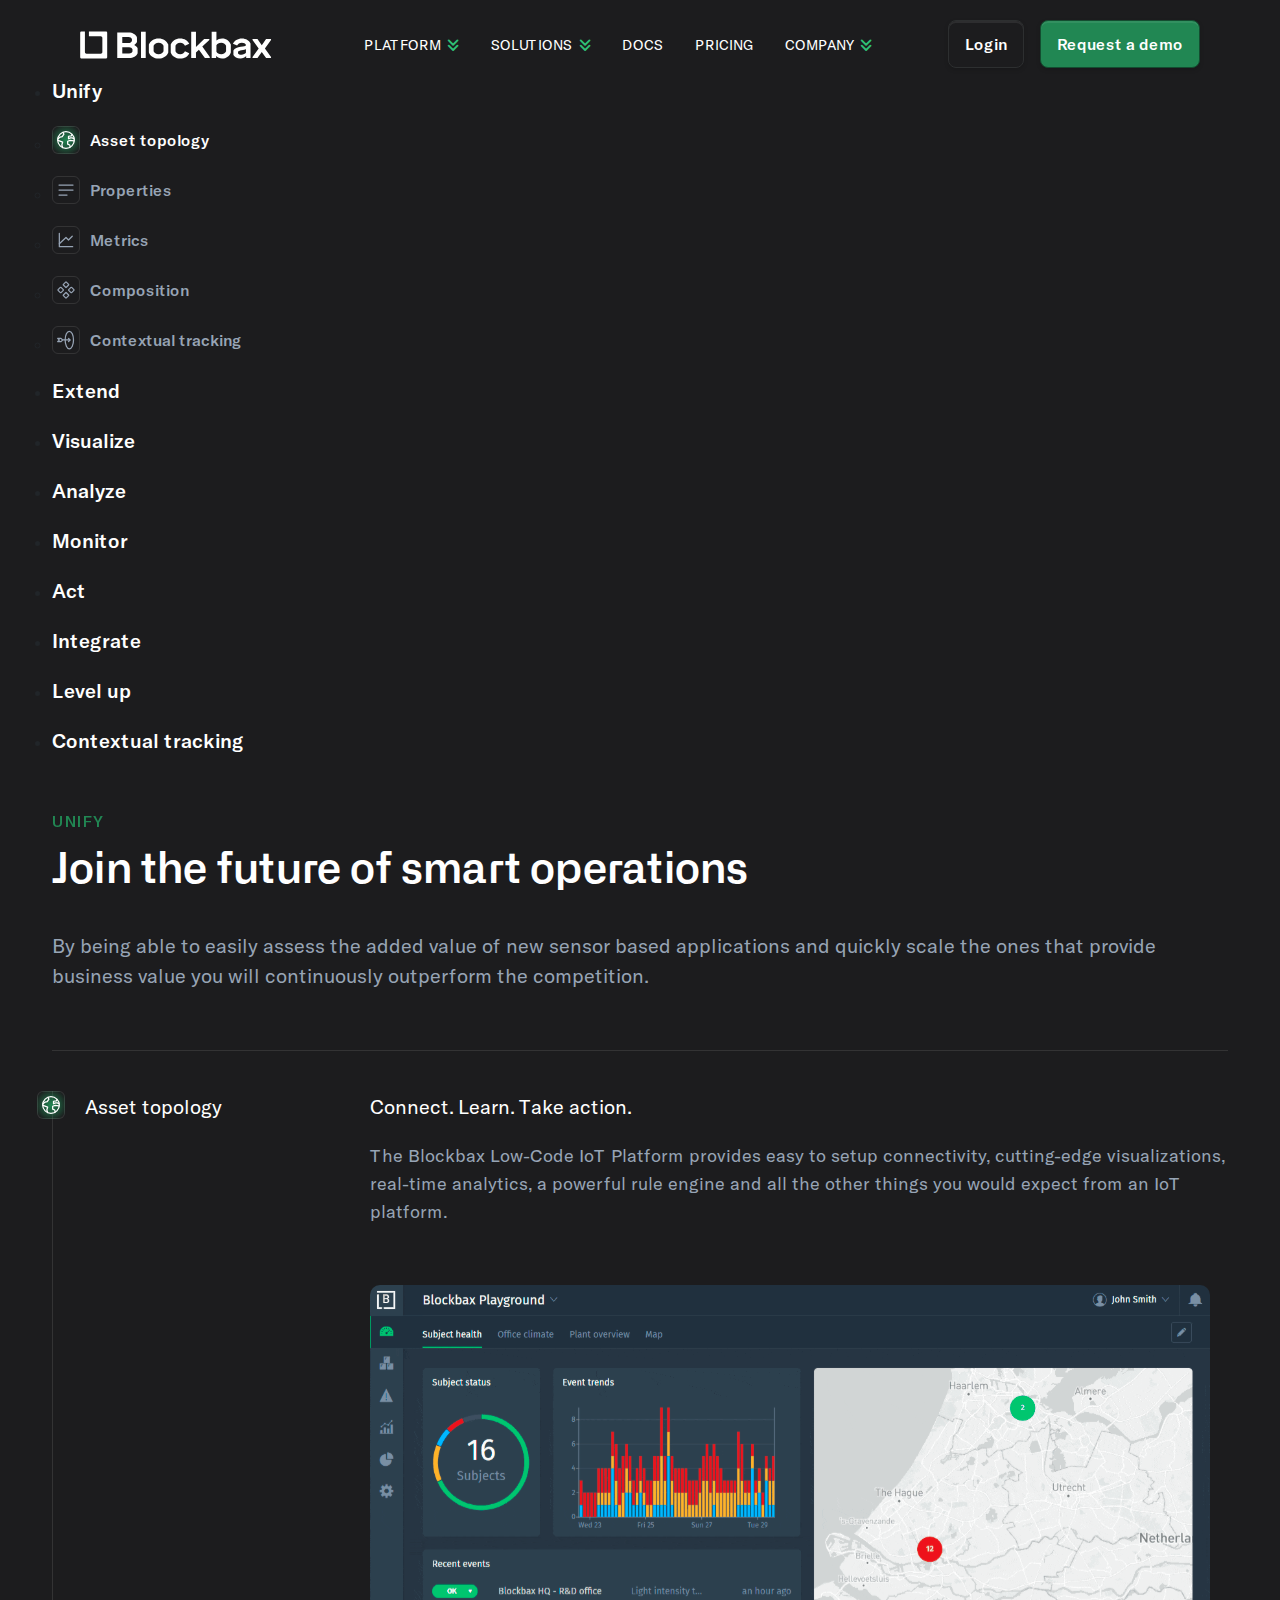
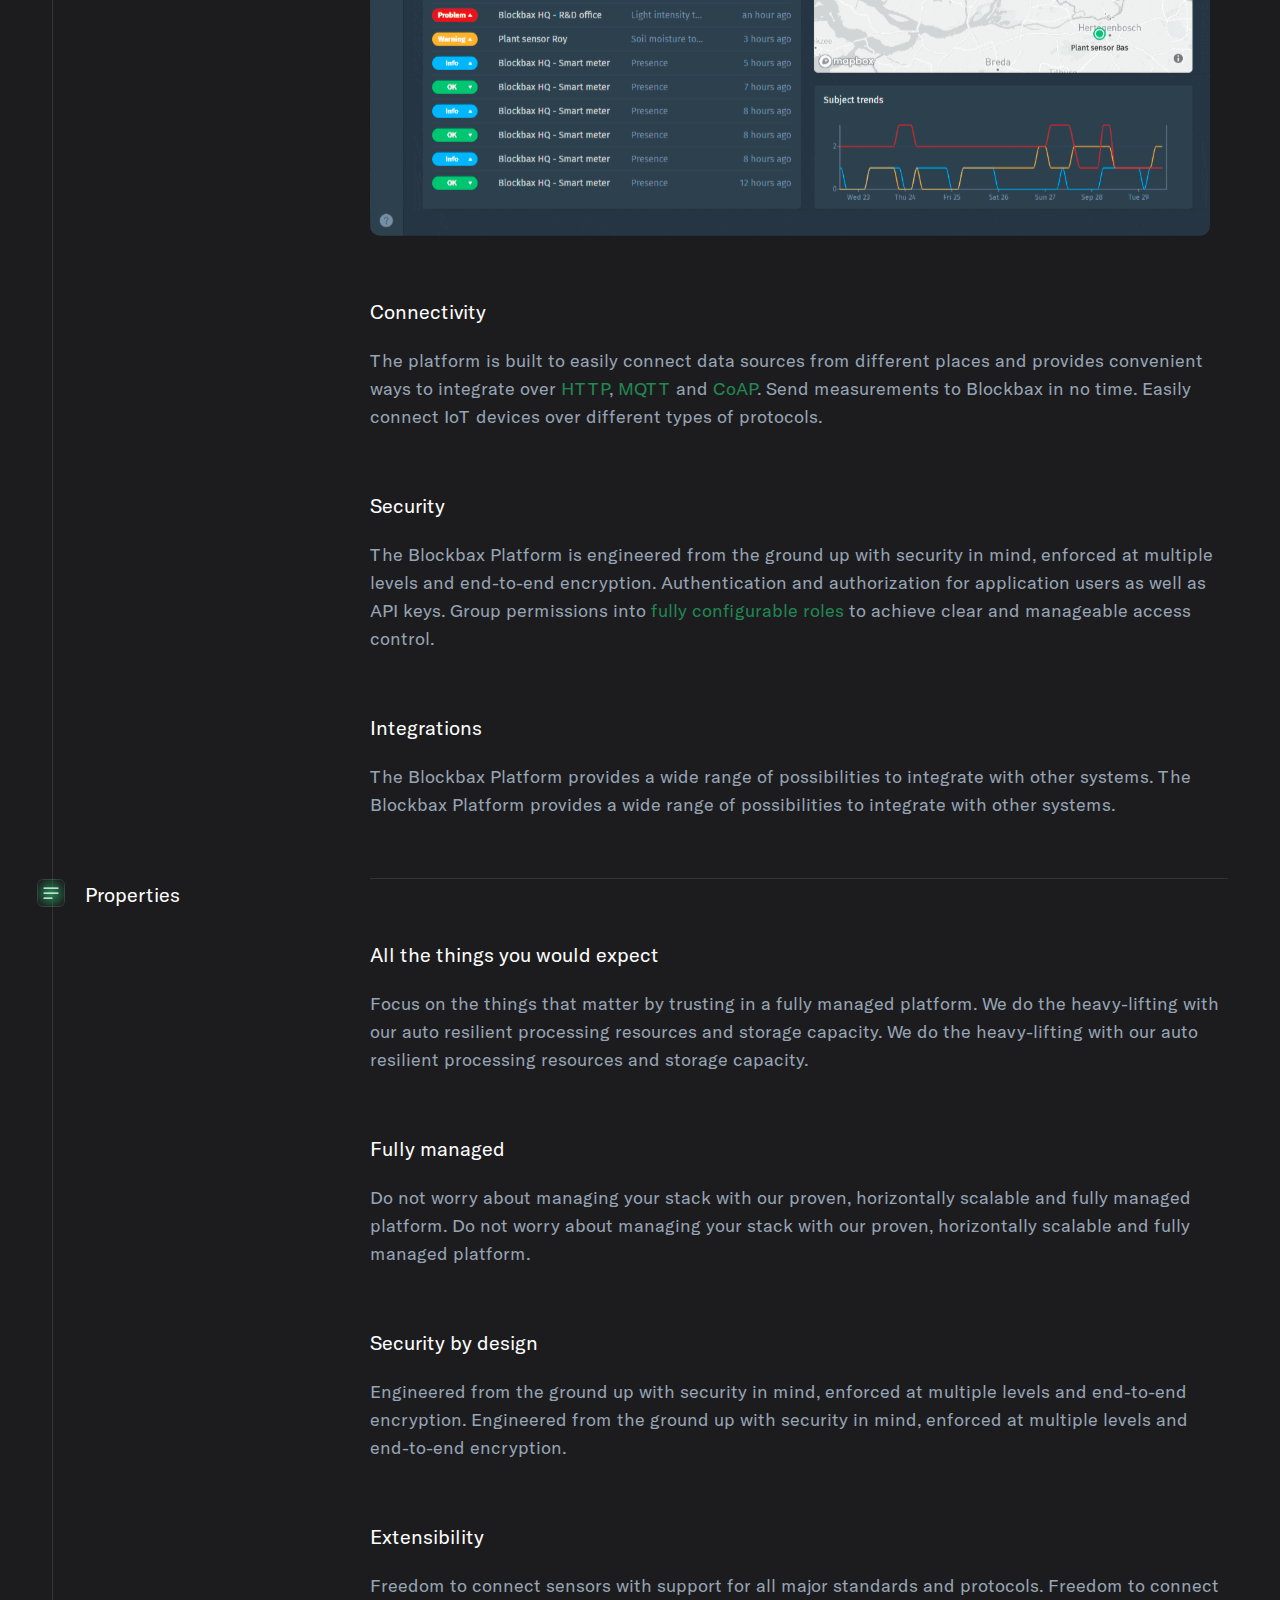
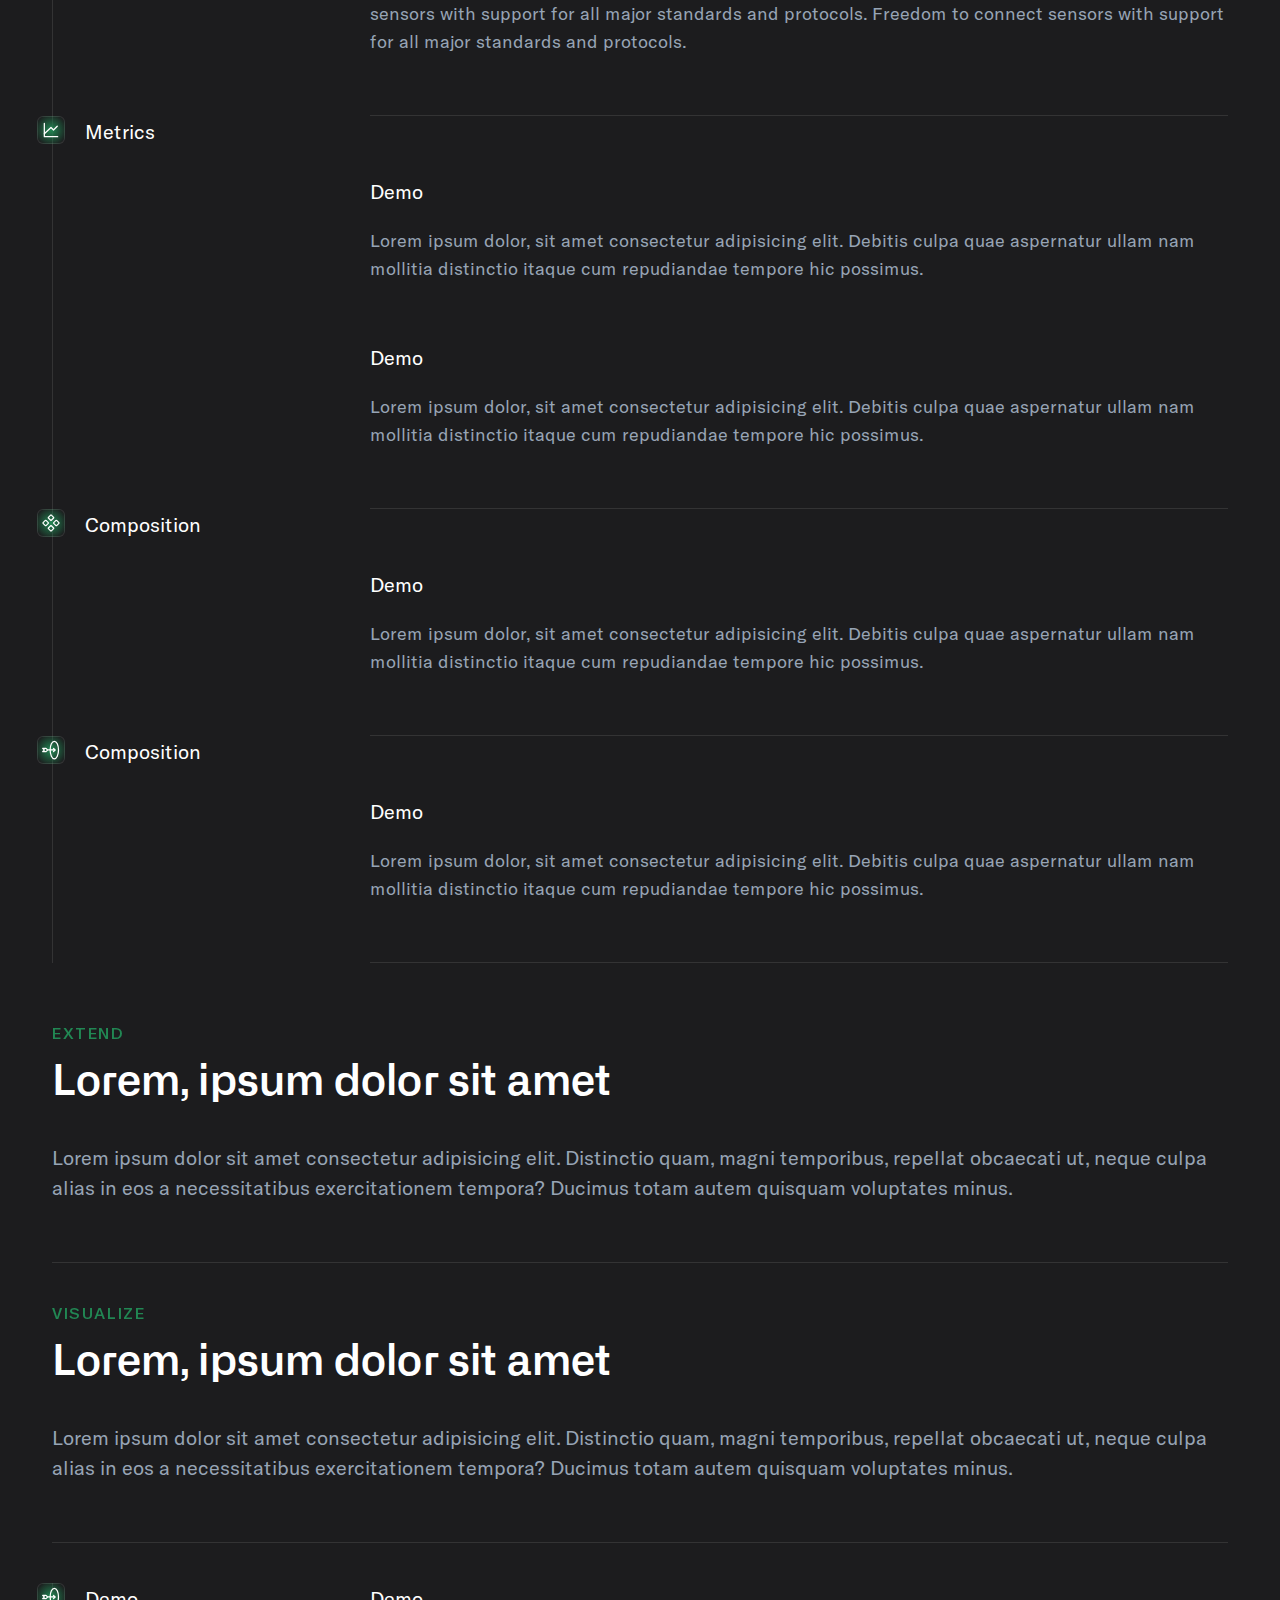
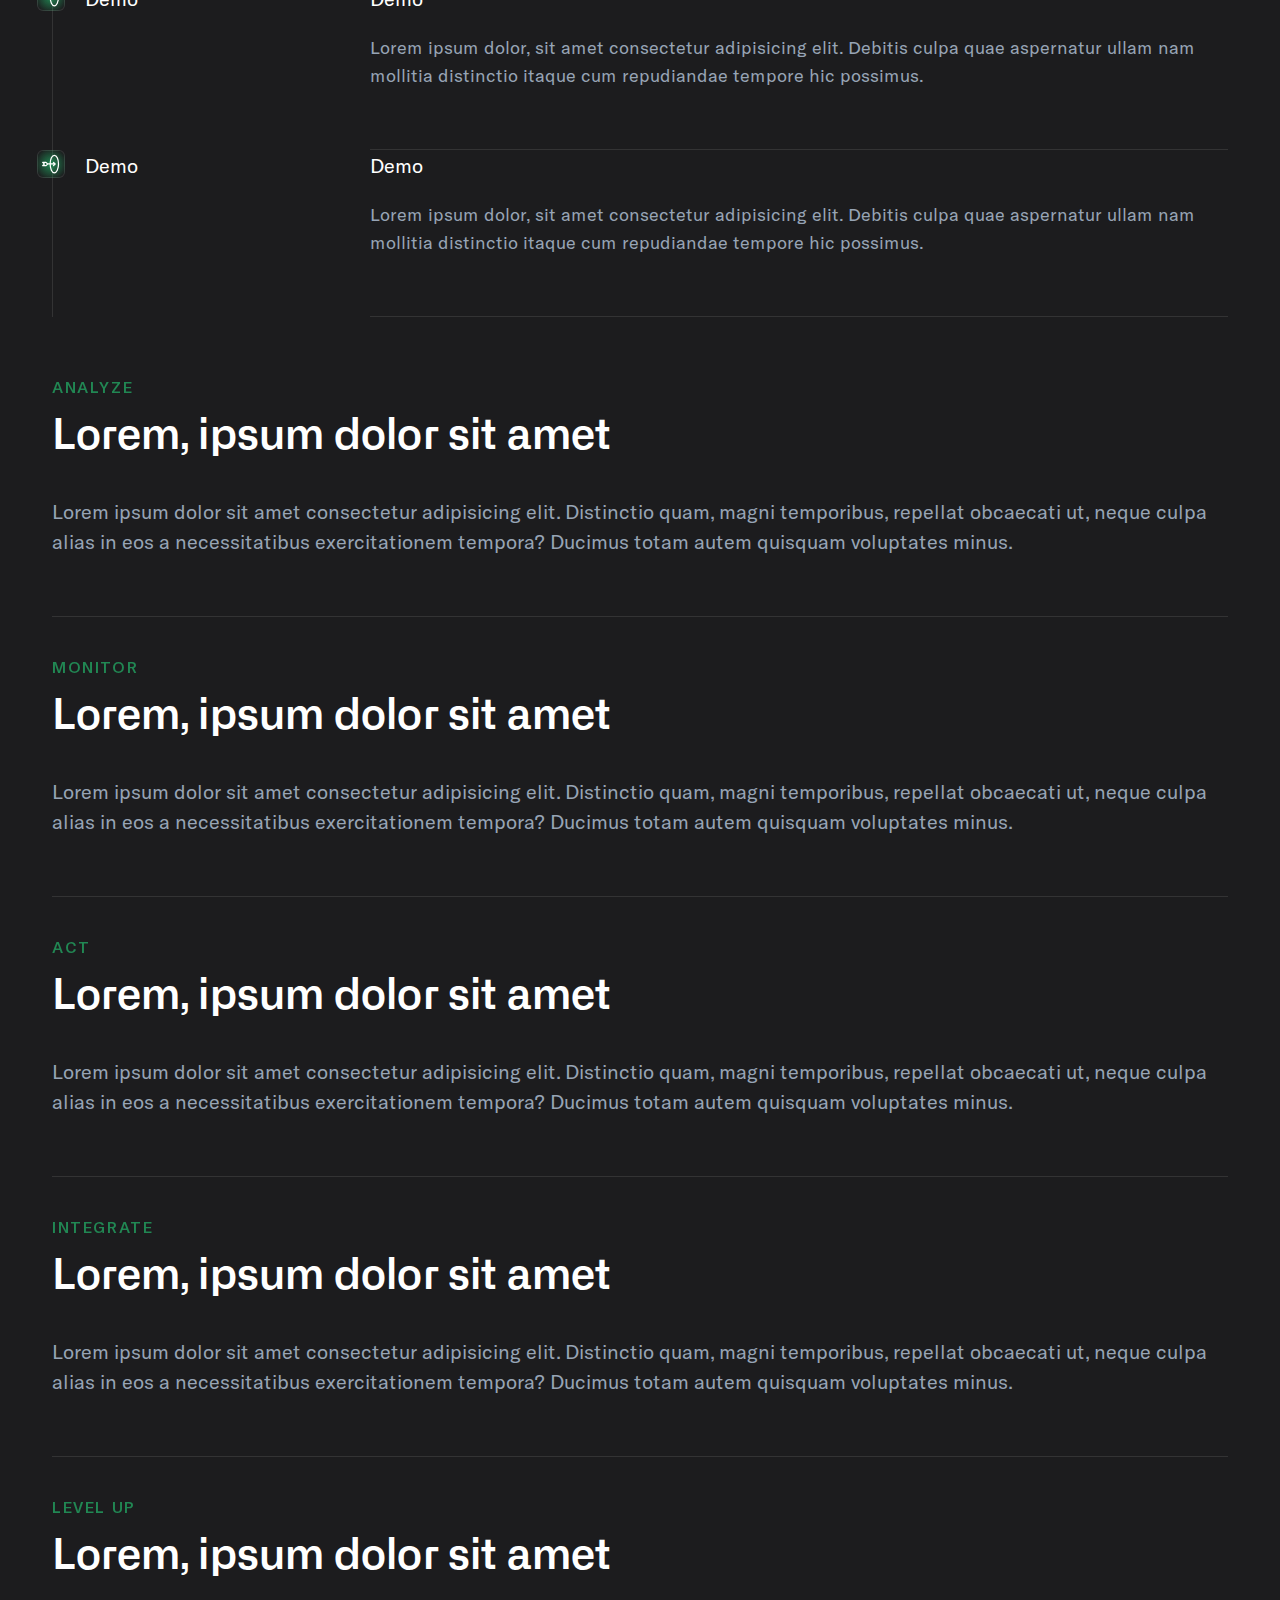
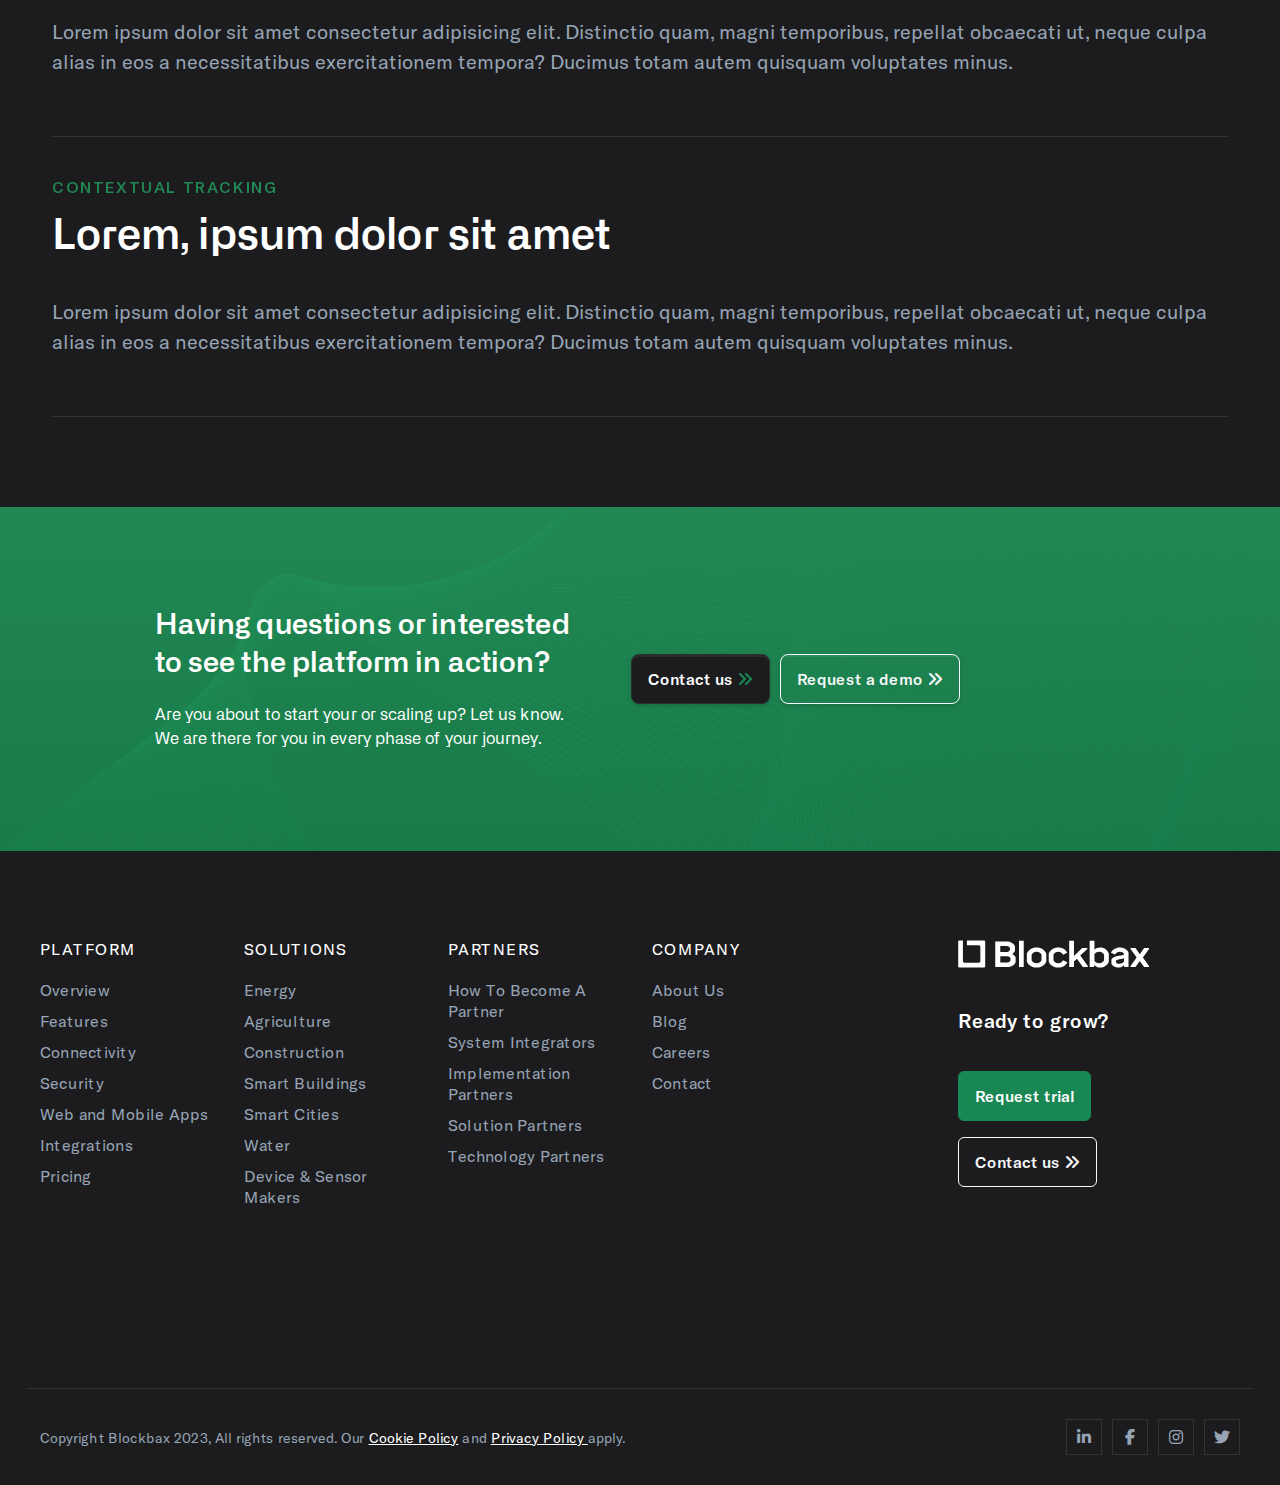
==== feature-detail-1.html @ 80784375 "add new pages design" ====
<!DOCTYPE html>
<html lang="en">

<head>
  <meta charset="UTF-8" />
  <meta name="viewport" content="width=device-width, initial-scale=1.0" />
  <title>BlockBax | The Low-Code industrial IoT platform | Feature Detail #1</title>
  <link rel="icon" type="image/x-icon" href="assets/image/blockbax-icon-green.svg" />
  <link rel="stylesheet" href="assets/css/bootstrap.min.css" />
  <link rel="stylesheet" href="https://cdnjs.cloudflare.com/ajax/libs/font-awesome/6.5.1/css/all.min.css" />
  <link rel="stylesheet" href="assets/css/slick.css" />
  <link rel="stylesheet" href="assets/css/style.css" />
  <link rel="stylesheet" href="assets/css/font.css" />
  <link rel="stylesheet" href="assets/css/media.css" />
  <script src="https://cdnjs.cloudflare.com/ajax/libs/jquery/3.7.1/jquery.min.js"></script>
</head>

<body>
  <!-- start header section -->
  <div class="bg_img bg_img_1 h-100">
    <header class="header_wrap">
      <nav class="navbar navbar-expand-lg">
        <div class="container-fluid align-items-center px-0">
          <a class="navbar-brand" href="#">
            <img src="assets/image/logo.svg" alt="logo" />
          </a>
          <button class="navbar-toggler" type="button" data-bs-toggle="collapse"
            data-bs-target="#navbarSupportedContent" aria-controls="navbarSupportedContent" aria-expanded="false"
            aria-label="Toggle navigation">
            <!-- <i class="fa-solid fa-bars"></i> -->
            <div id="toggle"></div>
            <div id="sidebar"></div>
          </button>
          <div class="collapse navbar-collapse" id="navbarSupportedContent">
            <ul class="navbar-nav mx-auto mb-2 mb-lg-0">
              <li class="nav-item dropdown">
                <a class="nav-link dropdown-toggle" href="#" role="button" data-bs-toggle="dropdown"
                  aria-expanded="false">
                  platform
                  <i class="fa-solid fa-angles-down"></i>
                </a>
                <ul class="dropdown-menu header_menu1">
                  <div class="row gap_12">
                    <div class="col-sm-6">
                      <ul class="header_menu_list">
                        <li>
                          <img src="assets/image/header-icon/header-icon-1.svg" alt="header_icon_1" />
                          <a href="javascript:void()"> Overview </a>
                        </li>
                        <li>
                          <img src="assets/image/header-icon/header-icon-2.svg" alt="header_icon_2" />
                          <a href="javascript:void()"> Features </a>
                        </li>
                        <li>
                          <img src="assets/image/header-icon/header-icon-3.svg" alt="header_icon_3" />
                          <a href="javascript:void()"> Connectivity </a>
                        </li>
                        <li>
                          <img src="assets/image/header-icon/header-icon-4.svg" alt="header_icon_4" />
                          <a href="javascript:void()"> Security </a>
                        </li>
                      </ul>
                    </div>
                    <div class="col-sm-6">
                      <ul class="header_menu_list">
                        <li>
                          <img src="assets/image/header-icon/header-icon-5.svg" alt="header_icon_5" />
                          <a href="javascript:void()">
                            Web and Mobile Apps
                          </a>
                        </li>
                        <li>
                          <img src="assets/image/header-icon/header-icon-6.svg" alt="header_icon_6" />
                          <a href="javascript:void()"> Integrations </a>
                        </li>
                        <li>
                          <img src="assets/image/header-icon/header-icon-7.svg" alt="header_icon_7" />
                          <a href="javascript:void()"> Pricing </a>
                        </li>
                        <li>
                          <img src="assets/image/header-icon/header-icon-8.svg" alt="header_icon_8" />
                          <a href="javascript:void()"> Sensors </a>
                        </li>
                      </ul>
                    </div>
                  </div>
                </ul>
              </li>
              <li class="nav-item dropdown">
                <a class="nav-link dropdown-toggle" href="#" role="button" data-bs-toggle="dropdown"
                  aria-expanded="false">
                  solutions
                  <i class="fa-solid fa-angles-down"></i>
                </a>
                <ul class="dropdown-menu header_menu1 header_menu2">
                  <div class="row gap_12">
                    <div class="col-sm-6">
                      <p class="header_menu_text">by industry</p>
                      <ul class="header_menu_list">
                        <li>
                          <img src="assets/image/header-icon/header-icon-13.svg" alt="header_icon_13" />
                          <a href="javascript:void()"> Agriculture </a>
                        </li>
                        <li>
                          <img src="assets/image/header-icon/header-icon-14.svg" alt="header_icon_14" />
                          <a href="javascript:void()"> Construction </a>
                        </li>
                        <li>
                          <img src="assets/image/header-icon/header-icon-15.svg" alt="header_icon_15" />
                          <a href="javascript:void()"> Energy </a>
                        </li>
                        <li>
                          <img src="assets/image/header-icon/header-icon-16.svg" alt="header_icon_16" />
                          <a href="javascript:void()"> Logistics </a>
                        </li>
                        <li>
                          <img src="assets/image/header-icon/header-icon-17.svg" alt="header_icon_17" />
                          <a href="javascript:void()"> Maritime </a>
                        </li>
                        <li>
                          <img src="assets/image/header-icon/header-icon-18.svg" alt="header_icon_18" />
                          <a href="javascript:void()"> Manufacturing </a>
                        </li>
                        <li>
                          <img src="assets/image/header-icon/header-icon-19.svg" alt="header_icon_19" />
                          <a href="javascript:void()"> Transportation </a>
                        </li>
                      </ul>
                    </div>
                    <div class="col-sm-6">
                      <p class="header_menu_text">by Solution</p>
                      <ul class="header_menu_list">
                        <li>
                          <a href="javascript:void()">Greenhouse Climate Monitoring</a>
                        </li>
                        <li>
                          <a href="javascript:void()">Water Meter Monitoring</a>
                        </li>
                        <li>
                          <a href="javascript:void()">Water Quality Monitoring</a>
                        </li>
                        <li>
                          <a href="javascript:void()">Heat Pump & Energy Storage Monitoring</a>
                        </li>
                        <li>
                          <a href="javascript:void()">Construction & Road Monitoring</a>
                        </li>
                        <li>
                          <a href="javascript:void()">Machine Condition Monitoring</a>
                        </li>
                        <li>
                          <a href="javascript:void()">Machine Condition Monitoring</a>
                        </li>
                        <li>
                          <a href="javascript:void()">Asset Tracking</a>
                        </li>
                        <li>
                          <a href="javascript:void()">Vessel Tracking & Monitoring</a>
                        </li>
                        <li>
                          <a href="javascript:void()">Solar Plant Monitoring</a>
                        </li>
                      </ul>
                    </div>
                  </div>
                </ul>
              </li>
              <li class="nav-item">
                <a class="nav-link" href="#">docs</a>
              </li>
              <li class="nav-item">
                <a class="nav-link" href="#">pricing</a>
              </li>

              <li class="nav-item dropdown">
                <a class="nav-link dropdown-toggle" href="#" role="button" data-bs-toggle="dropdown"
                  aria-expanded="false">
                  company
                  <i class="fa-solid fa-angles-down"></i>
                </a>
                <ul class="dropdown-menu header_menu1">
                  <div class="row gap_12">
                    <div class="col-sm-6">
                      <ul class="header_menu_list">
                        <li>
                          <img src="assets/image/header-icon/header-icon-9.svg" alt="header_icon_9" />
                          <a href="javascript:void()"> About </a>
                        </li>
                        <li>
                          <img src="assets/image/header-icon/header-icon-10.svg" alt="header_icon_10" />
                          <a href="javascript:void()"> Careers </a>
                        </li>
                      </ul>
                    </div>
                    <div class="col-sm-6">
                      <ul class="header_menu_list">
                        <li>
                          <img src="assets/image/header-icon/header-icon-11.svg" alt="header_icon_11" />
                          <a href="javascript:void()"> Blog </a>
                        </li>
                        <li>
                          <img src="assets/image/header-icon/header-icon-12.svg" alt="header_icon_12" />
                          <a href="javascript:void()"> Contact </a>
                        </li>
                      </ul>
                    </div>
                  </div>
                </ul>
              </li>
            </ul>
            <form class="d-flex align-items-center gap-3 mt-lg-0 mt-3 ms-3 ms-lg-0">
              <button class="common_btn common_btn1">Login</button>
              <button class="common_btn">Request a demo</button>
            </form>
          </div>
        </div>
      </nav>
    </header>

    <!-- start banner section -->
    <div class="custom_container position-relative">
      <div class="feature_detail_box">
        <!-- left sidebar  -->
        <div class="left_sidebar">
          <div class="feature_list">
            <ul class="d-flex flex-column gap-20 ps-0">
              <li>
                <a class="menu active" data-bs-toggle="collapse" href="#unify" role="button" aria-expanded="false"
                  aria-controls="unify">Unify</a>
                <ul class="sub_menu collapse show ps-0" id="unify">
                  <li>
                    <a class="nav active" href="#asset_topology">
                      <div class="icon">
                        <svg xmlns="http://www.w3.org/2000/svg" width="20" height="20" viewBox="0 0 20 20" fill="none">
                          <path
                            d="M9.99984 18.3333C14.6022 18.3333 18.3332 14.6023 18.3332 9.99996C18.3332 5.39758 14.6022 1.66663 9.99984 1.66663C5.39746 1.66663 1.6665 5.39758 1.6665 9.99996C1.6665 14.6023 5.39746 18.3333 9.99984 18.3333Z"
                            stroke-width="1.25" stroke-linecap="round" stroke-linejoin="round" />
                          <path d="M2.0835 10.4166L6.66683 12.0833L5.8335 15L6.66683 17.5" stroke-width="1.25"
                            stroke-linecap="round" stroke-linejoin="round" />
                          <path d="M14.1665 17.0833L13.7498 15L11.6665 14.1666V11.25L14.1665 10.4166L17.9165 10.8333"
                            stroke-width="1.25" stroke-linecap="round" stroke-linejoin="round" />
                          <path
                            d="M15.8333 4.58337L15.4167 5.83337L12.5 6.25004V8.75004L14.5833 7.91671H16.25L17.9167 8.75004"
                            stroke-width="1.25" stroke-linecap="round" stroke-linejoin="round" />
                          <path d="M2.0835 8.75L4.16683 7.08333L6.25016 6.66667L7.91683 4.16667L7.0835 2.5"
                            stroke-width="1.25" stroke-linecap="round" stroke-linejoin="round" />
                        </svg>
                      </div>
                      Asset topology
                    </a>
                  </li>
                  <li>
                    <a class="nav" href="#properties">
                      <div class="icon">
                        <svg xmlns="http://www.w3.org/2000/svg" width="20" height="20" viewBox="0 0 20 20" fill="none">
                          <path d="M3 5H17" stroke-width="1.25" stroke-linecap="round" stroke-linejoin="round" />
                          <path d="M3 10H17" stroke-width="1.25" stroke-linecap="round" stroke-linejoin="round" />
                          <path d="M3 15H11" stroke-width="1.25" stroke-linecap="round" stroke-linejoin="round" />
                        </svg>
                      </div>
                      Properties
                    </a>
                  </li>
                  <li>
                    <a class="nav" href="#metrics">
                      <div class="icon">
                        <svg xmlns="http://www.w3.org/2000/svg" width="20" height="20" viewBox="0 0 20 20" fill="none">
                          <path d="M16.6668 16.6666H3.3335V3.33331" stroke-width="1.25" stroke-linecap="round"
                            stroke-linejoin="round" />
                          <path d="M3.3335 13.75L10.0002 7.5L12.5002 10L16.2502 6.25" stroke-width="1.25"
                            stroke-linecap="round" stroke-linejoin="round" />
                        </svg>
                      </div>
                      Metrics
                    </a>
                  </li>
                  <li>
                    <a class="nav" href="#composition">
                      <div class="icon">
                        <svg xmlns="http://www.w3.org/2000/svg" width="20" height="20" viewBox="0 0 20 20" fill="none">
                          <path
                            d="M4.34314 12.5927L2.10397 10.3536C1.9087 10.1582 1.9087 9.84172 2.10397 9.64639L4.34314 7.40725C4.5384 7.21199 4.85499 7.21199 5.05024 7.40725L7.28942 9.64639C7.48468 9.84172 7.48468 10.1582 7.28942 10.3536L5.05024 12.5927C4.85499 12.788 4.5384 12.788 4.34314 12.5927Z"
                            stroke-width="1.25" />
                          <path
                            d="M9.64632 17.8958L7.40719 15.6567C7.21193 15.4614 7.21193 15.1448 7.40719 14.9496L9.64632 12.7104C9.84165 12.5152 10.1582 12.5152 10.3535 12.7104L12.5927 14.9496C12.7879 15.1448 12.7879 15.4614 12.5927 15.6567L10.3535 17.8958C10.1582 18.0912 9.84165 18.0912 9.64632 17.8958Z"
                            stroke-width="1.25" />
                          <path
                            d="M9.64632 7.2896L7.40719 5.05042C7.21193 4.85516 7.21193 4.53858 7.40719 4.34332L9.64632 2.10415C9.84165 1.90889 10.1582 1.90889 10.3535 2.10415L12.5927 4.34332C12.7879 4.53858 12.7879 4.85516 12.5927 5.05042L10.3535 7.2896C10.1582 7.48485 9.84165 7.48485 9.64632 7.2896Z"
                            stroke-width="1.25" />
                          <path
                            d="M14.9496 12.5927L12.7104 10.3536C12.5152 10.1582 12.5152 9.84172 12.7104 9.64639L14.9496 7.40725C15.1449 7.21199 15.4615 7.21199 15.6567 7.40725L17.8959 9.64639C18.0912 9.84172 18.0912 10.1582 17.8959 10.3536L15.6567 12.5927C15.4615 12.788 15.1449 12.788 14.9496 12.5927Z"
                            stroke-width="1.25" />
                        </svg>
                      </div>
                      Composition
                    </a>
                  </li>
                  <li>
                    <a class="nav" href="#contextual_tracking">
                      <div class="icon">
                        <svg xmlns="http://www.w3.org/2000/svg" width="20" height="20" viewBox="0 0 20 20" fill="none">
                          <path
                            d="M6.6665 9.99998H14.1665M6.6665 9.99998L4.99984 8.33331H1.6665L3.33317 9.99998L1.6665 11.6666H4.99984L6.6665 9.99998ZM14.1665 9.99998L12.4998 8.33331M14.1665 9.99998L12.4998 11.6666"
                            stroke-width="1.25" stroke-linecap="round" stroke-linejoin="round" />
                          <path
                            d="M13.3332 18.75C15.6343 18.75 17.4998 14.8325 17.4998 10C17.4998 5.16751 15.6343 1.25 13.3332 1.25C11.032 1.25 9.1665 5.16751 9.1665 10C9.1665 14.8325 11.032 18.75 13.3332 18.75Z"
                            stroke-width="1.25" stroke-linecap="round" stroke-linejoin="round" />
                        </svg>
                      </div>
                      Contextual tracking
                    </a>
                  </li>
                </ul>
              </li>
              <li>
                <a class="menu " href="#extend">Extend</a>
              </li>
              <li>
                <a class="menu " data-bs-toggle="collapse" href="#visualize" role="button" aria-expanded="false"
                  aria-controls="visualize">Visualize</a>
                <ul class="sub_menu collapse  ps-0" id="visualize">
                  <li>
                    <a class="nav" href="#demo">
                      <div class="icon">
                        <svg xmlns="http://www.w3.org/2000/svg" width="20" height="20" viewBox="0 0 20 20" fill="none">
                          <path
                            d="M6.6665 9.99998H14.1665M6.6665 9.99998L4.99984 8.33331H1.6665L3.33317 9.99998L1.6665 11.6666H4.99984L6.6665 9.99998ZM14.1665 9.99998L12.4998 8.33331M14.1665 9.99998L12.4998 11.6666"
                            stroke-width="1.25" stroke-linecap="round" stroke-linejoin="round" />
                          <path
                            d="M13.3332 18.75C15.6343 18.75 17.4998 14.8325 17.4998 10C17.4998 5.16751 15.6343 1.25 13.3332 1.25C11.032 1.25 9.1665 5.16751 9.1665 10C9.1665 14.8325 11.032 18.75 13.3332 18.75Z"
                            stroke-width="1.25" stroke-linecap="round" stroke-linejoin="round" />
                        </svg>
                      </div>
                      Demo
                    </a>
                  </li>
                </ul>
              </li>
              <li>
                <a class="menu " href="#analyze">Analyze</a>
              </li>
              <li>
                <a class="menu " href="#monitor">Monitor</a>
              </li>
              <li>
                <a class="menu " href="#act">Act</a>
              </li>
              <li>
                <a class="menu " href="#integrate">Integrate</a>
              </li>
              <li>
                <a class="menu " href="#level_up">Level up</a>
              </li>
              <li>
                <a class="menu " href="#contextual_menu_tracking">Contextual tracking</a>
              </li>
            </ul>
          </div>
        </div>
        <!-- right sidebar  -->
        <div class="right_sidebar">
          <div class="main">
            <div class="heading mb_40" id="unify">
              <div class="title">unify</div>
              <h2 class="sub_title">Join the future of smart operations</h2>
              <h5 class="h5-text mb-0">By being able to easily assess the added value of new sensor based
                applications and quickly scale the ones that provide business value you will continuously outperform the
                competition​.</h5>
            </div>
            <!-- Section: Timeline -->
            <section class="position-relative">
              <ul class="timeline-with-icons mb_60">
                <div class="draw-line" id="draw-line-1"></div>
                <li class="timeline-item" id="asset_topology">
                  <span class="timeline-icon">
                    <svg xmlns="http://www.w3.org/2000/svg" width="20" height="20" viewBox="0 0 20 20" fill="none">
                      <path
                        d="M9.99984 18.3333C14.6022 18.3333 18.3332 14.6023 18.3332 9.99996C18.3332 5.39758 14.6022 1.66663 9.99984 1.66663C5.39746 1.66663 1.6665 5.39758 1.6665 9.99996C1.6665 14.6023 5.39746 18.3333 9.99984 18.3333Z"
                        stroke-width="1.25" stroke-linecap="round" stroke-linejoin="round" />
                      <path d="M2.0835 10.4166L6.66683 12.0833L5.8335 15L6.66683 17.5" stroke-width="1.25"
                        stroke-linecap="round" stroke-linejoin="round" />
                      <path d="M14.1665 17.0833L13.7498 15L11.6665 14.1666V11.25L14.1665 10.4166L17.9165 10.8333"
                        stroke-width="1.25" stroke-linecap="round" stroke-linejoin="round" />
                      <path
                        d="M15.8333 4.58337L15.4167 5.83337L12.5 6.25004V8.75004L14.5833 7.91671H16.25L17.9167 8.75004"
                        stroke-width="1.25" stroke-linecap="round" stroke-linejoin="round" />
                      <path d="M2.0835 8.75L4.16683 7.08333L6.25016 6.66667L7.91683 4.16667L7.0835 2.5"
                        stroke-width="1.25" stroke-linecap="round" stroke-linejoin="round" />
                    </svg>
                  </span>

                  <h5 class="fs-20">Asset topology</h5>
                  <div class="border-bottom">
                    <h5 class="fs-20">Connect. Learn. Take action.</h5>
                    <p class="text-p mb_60">
                      The Blockbax Low-Code IoT Platform provides easy to setup connectivity, cutting-edge
                      visualizations, real-time analytics, a powerful rule engine and all the other things you would
                      expect from an IoT platform.
                    </p>
                    <img src="assets/image/banner.svg" alt="banner" class="img-fluid mb_60">
                    <h5 class="fs-20">Connectivity</h5>
                    <p class="text-p mb_60">
                      The platform is built to easily connect data sources from different places and provides
                      convenient ways to integrate over <a href="#">HTTP</a>, <a href="#">MQTT</a> and <a
                        href="#">CoAP</a>. Send measurements to Blockbax in no time.
                      Easily connect IoT devices over different types of protocols.
                    </p>
                    <h5 class="fs-20">Security</h5>
                    <p class="text-p mb_60">
                      The Blockbax Platform is engineered from the ground up with security in mind, enforced at
                      multiple levels and end-to-end encryption​. Authentication and authorization for application
                      users as well as API keys​. Group permissions into <a href="#">fully configurable roles</a> to
                      achieve clear and manageable access control.
                    </p>
                    <h5 class="fs-20">Integrations</h5>
                    <p class="text-p mb_60">
                      The Blockbax Platform provides a wide range of possibilities to integrate with other systems.
                      The Blockbax Platform provides a wide range of possibilities to integrate with other systems.
                    </p>
                  </div>
                </li>

                <li class="timeline-item" id="properties">
                  <span class="timeline-icon">
                    <svg xmlns="http://www.w3.org/2000/svg" width="20" height="20" viewBox="0 0 20 20" fill="none">
                      <path d="M3 5H17" stroke-width="1.25" stroke-linecap="round" stroke-linejoin="round" />
                      <path d="M3 10H17" stroke-width="1.25" stroke-linecap="round" stroke-linejoin="round" />
                      <path d="M3 15H11" stroke-width="1.25" stroke-linecap="round" stroke-linejoin="round" />
                    </svg>
                  </span>
                  <h5 class="fs-20">Properties</h5>
                  <div class="border-bottom mt_60">
                    <h5 class="fs-20">All the things you would expect</h5>
                    <p class="text-p mb_60">
                      Focus on the things that matter by trusting in a fully managed platform. We do the heavy-lifting
                      with our auto resilient processing resources and storage capacity. We do the heavy-lifting with
                      our auto resilient processing resources and storage capacity.
                    </p>
                    <h5 class="fs-20">Fully managed</h5>
                    <p class="text-p mb_60">
                      Do not worry about managing your stack with our proven, horizontally scalable and fully managed
                      platform. Do not worry about managing your stack with our proven, horizontally scalable and
                      fully managed platform.
                    </p>
                    <h5 class="fs-20">Security by design</h5>
                    <p class="text-p mb_60">
                      Engineered from the ground up with security in mind, enforced at multiple levels and end-to-end
                      encryption. Engineered from the ground up with security in mind, enforced at multiple levels and
                      end-to-end encryption.
                    </p>
                    <h5 class="fs-20">Extensibility</h5>
                    <p class="text-p mb_60">
                      Freedom to connect sensors with support for all major standards and protocols. Freedom to
                      connect sensors with support for all major standards and protocols. Freedom to connect sensors
                      with support for all major standards and protocols.
                    </p>
                  </div>
                </li>

                <li class="timeline-item" id="metrics">
                  <span class="timeline-icon">
                    <svg xmlns="http://www.w3.org/2000/svg" width="20" height="20" viewBox="0 0 20 20" fill="none">
                      <path d="M16.6668 16.6666H3.3335V3.33331" stroke-width="1.25" stroke-linecap="round"
                        stroke-linejoin="round" />
                      <path d="M3.3335 13.75L10.0002 7.5L12.5002 10L16.2502 6.25" stroke-width="1.25"
                        stroke-linecap="round" stroke-linejoin="round" />
                    </svg>
                  </span>
                  <h5 class="fs-20">Metrics</h5>
                  <div class="border-bottom mt_60">
                    <h5 class="fs-20">Demo</h5>
                    <p class="text-p mb_60">
                      Lorem ipsum dolor, sit amet consectetur adipisicing elit. Debitis culpa quae aspernatur ullam
                      nam mollitia distinctio itaque cum repudiandae tempore hic possimus.
                    </p>
                    <h5 class="fs-20">Demo</h5>
                    <p class="text-p mb_60">
                      Lorem ipsum dolor, sit amet consectetur adipisicing elit. Debitis culpa quae aspernatur ullam
                      nam mollitia distinctio itaque cum repudiandae tempore hic possimus.
                    </p>
                  </div>
                </li>

                <li class="timeline-item" id="composition">
                  <span class="timeline-icon">
                    <svg xmlns="http://www.w3.org/2000/svg" width="20" height="20" viewBox="0 0 20 20" fill="none">
                      <path
                        d="M4.34314 12.5927L2.10397 10.3536C1.9087 10.1582 1.9087 9.84172 2.10397 9.64639L4.34314 7.40725C4.5384 7.21199 4.85499 7.21199 5.05024 7.40725L7.28942 9.64639C7.48468 9.84172 7.48468 10.1582 7.28942 10.3536L5.05024 12.5927C4.85499 12.788 4.5384 12.788 4.34314 12.5927Z"
                        stroke-width="1.25" />
                      <path
                        d="M9.64632 17.8958L7.40719 15.6567C7.21193 15.4614 7.21193 15.1448 7.40719 14.9496L9.64632 12.7104C9.84165 12.5152 10.1582 12.5152 10.3535 12.7104L12.5927 14.9496C12.7879 15.1448 12.7879 15.4614 12.5927 15.6567L10.3535 17.8958C10.1582 18.0912 9.84165 18.0912 9.64632 17.8958Z"
                        stroke-width="1.25" />
                      <path
                        d="M9.64632 7.2896L7.40719 5.05042C7.21193 4.85516 7.21193 4.53858 7.40719 4.34332L9.64632 2.10415C9.84165 1.90889 10.1582 1.90889 10.3535 2.10415L12.5927 4.34332C12.7879 4.53858 12.7879 4.85516 12.5927 5.05042L10.3535 7.2896C10.1582 7.48485 9.84165 7.48485 9.64632 7.2896Z"
                        stroke-width="1.25" />
                      <path
                        d="M14.9496 12.5927L12.7104 10.3536C12.5152 10.1582 12.5152 9.84172 12.7104 9.64639L14.9496 7.40725C15.1449 7.21199 15.4615 7.21199 15.6567 7.40725L17.8959 9.64639C18.0912 9.84172 18.0912 10.1582 17.8959 10.3536L15.6567 12.5927C15.4615 12.788 15.1449 12.788 14.9496 12.5927Z"
                        stroke-width="1.25" />
                    </svg>
                  </span>
                  <h5 class="fs-20">Composition</h5>
                  <div class="border-bottom mt_60">
                    <h5 class="fs-20">Demo</h5>
                    <p class="text-p mb_60">
                      Lorem ipsum dolor, sit amet consectetur adipisicing elit. Debitis culpa quae aspernatur ullam
                      nam mollitia distinctio itaque cum repudiandae tempore hic possimus.
                    </p>
                  </div>
                </li>

                <li class="timeline-item" id="contextual_tracking">
                  <span class="timeline-icon">
                    <svg xmlns="http://www.w3.org/2000/svg" width="20" height="20" viewBox="0 0 20 20" fill="none">
                      <path
                        d="M6.6665 9.99998H14.1665M6.6665 9.99998L4.99984 8.33331H1.6665L3.33317 9.99998L1.6665 11.6666H4.99984L6.6665 9.99998ZM14.1665 9.99998L12.4998 8.33331M14.1665 9.99998L12.4998 11.6666"
                        stroke-width="1.25" stroke-linecap="round" stroke-linejoin="round" />
                      <path
                        d="M13.3332 18.75C15.6343 18.75 17.4998 14.8325 17.4998 10C17.4998 5.16751 15.6343 1.25 13.3332 1.25C11.032 1.25 9.1665 5.16751 9.1665 10C9.1665 14.8325 11.032 18.75 13.3332 18.75Z"
                        stroke-width="1.25" stroke-linecap="round" stroke-linejoin="round" />
                    </svg>
                  </span>
                  <h5 class="fs-20">Composition</h5>
                  <div class="border-bottom mt_60">
                    <h5 class="fs-20">Demo</h5>
                    <p class="text-p mb_60">
                      Lorem ipsum dolor, sit amet consectetur adipisicing elit. Debitis culpa quae aspernatur ullam
                      nam mollitia distinctio itaque cum repudiandae tempore hic possimus.
                    </p>
                  </div>
                </li>
              </ul>
            </section>

            <div class="heading mb_40" id="extend">
              <div class="title">Extend</div>
              <h2 class="sub_title">Lorem, ipsum dolor sit amet </h2>
              <h5 class="h5-text mb-0">
                Lorem ipsum dolor sit amet consectetur adipisicing elit. Distinctio quam, magni temporibus, repellat
                obcaecati ut, neque culpa alias in eos a necessitatibus exercitationem tempora? Ducimus totam autem
                quisquam voluptates minus.
              </h5>
            </div>
            <div class="heading mb_40" id="visualize">
              <div class="title">Visualize</div>
              <h2 class="sub_title">Lorem, ipsum dolor sit amet </h2>
              <h5 class="h5-text mb-0">
                Lorem ipsum dolor sit amet consectetur adipisicing elit. Distinctio quam, magni temporibus, repellat
                obcaecati ut, neque culpa alias in eos a necessitatibus exercitationem tempora? Ducimus totam autem
                quisquam voluptates minus.
              </h5>
            </div>
            <!-- Section: Timeline -->
            <section class="position-relative">
              <ul class="timeline-with-icons mb_60">
                <div class="draw-line" id="draw-line-2"></div>
                <li class="timeline-item" id="demo">
                  <span class="timeline-icon">
                    <svg xmlns="http://www.w3.org/2000/svg" width="20" height="20" viewBox="0 0 20 20" fill="none">
                      <path
                        d="M6.6665 9.99998H14.1665M6.6665 9.99998L4.99984 8.33331H1.6665L3.33317 9.99998L1.6665 11.6666H4.99984L6.6665 9.99998ZM14.1665 9.99998L12.4998 8.33331M14.1665 9.99998L12.4998 11.6666"
                        stroke-width="1.25" stroke-linecap="round" stroke-linejoin="round" />
                      <path
                        d="M13.3332 18.75C15.6343 18.75 17.4998 14.8325 17.4998 10C17.4998 5.16751 15.6343 1.25 13.3332 1.25C11.032 1.25 9.1665 5.16751 9.1665 10C9.1665 14.8325 11.032 18.75 13.3332 18.75Z"
                        stroke-width="1.25" stroke-linecap="round" stroke-linejoin="round" />
                    </svg>
                  </span>
                  <h5 class="fs-20">Demo</h5>
                  <div class="border-bottom ">
                    <h5 class="fs-20">Demo</h5>
                    <p class="text-p mb_60">
                      Lorem ipsum dolor, sit amet consectetur adipisicing elit. Debitis culpa quae aspernatur ullam
                      nam mollitia distinctio itaque cum repudiandae tempore hic possimus.
                    </p>
                  </div>
                </li>
                <li class="timeline-item" id="demo-2">
                  <span class="timeline-icon">
                    <svg xmlns="http://www.w3.org/2000/svg" width="20" height="20" viewBox="0 0 20 20" fill="none">
                      <path
                        d="M6.6665 9.99998H14.1665M6.6665 9.99998L4.99984 8.33331H1.6665L3.33317 9.99998L1.6665 11.6666H4.99984L6.6665 9.99998ZM14.1665 9.99998L12.4998 8.33331M14.1665 9.99998L12.4998 11.6666"
                        stroke-width="1.25" stroke-linecap="round" stroke-linejoin="round" />
                      <path
                        d="M13.3332 18.75C15.6343 18.75 17.4998 14.8325 17.4998 10C17.4998 5.16751 15.6343 1.25 13.3332 1.25C11.032 1.25 9.1665 5.16751 9.1665 10C9.1665 14.8325 11.032 18.75 13.3332 18.75Z"
                        stroke-width="1.25" stroke-linecap="round" stroke-linejoin="round" />
                    </svg>
                  </span>
                  <h5 class="fs-20">Demo</h5>
                  <div class="border-bottom ">
                    <h5 class="fs-20">Demo</h5>
                    <p class="text-p mb_60">
                      Lorem ipsum dolor, sit amet consectetur adipisicing elit. Debitis culpa quae aspernatur ullam
                      nam mollitia distinctio itaque cum repudiandae tempore hic possimus.
                    </p>
                  </div>
                </li>
              </ul>
            </section>
            <div class="heading mb_40" id="analyze">
              <div class="title">Analyze</div>
              <h2 class="sub_title">Lorem, ipsum dolor sit amet </h2>
              <h5 class="h5-text mb-0">
                Lorem ipsum dolor sit amet consectetur adipisicing elit. Distinctio quam, magni temporibus, repellat
                obcaecati ut, neque culpa alias in eos a necessitatibus exercitationem tempora? Ducimus totam autem
                quisquam voluptates minus.
              </h5>
            </div>
            <div class="heading mb_40" id="monitor">
              <div class="title">Monitor</div>
              <h2 class="sub_title">Lorem, ipsum dolor sit amet </h2>
              <h5 class="h5-text mb-0">
                Lorem ipsum dolor sit amet consectetur adipisicing elit. Distinctio quam, magni temporibus, repellat
                obcaecati ut, neque culpa alias in eos a necessitatibus exercitationem tempora? Ducimus totam autem
                quisquam voluptates minus.
              </h5>
            </div>
            <div class="heading mb_40" id="act">
              <div class="title">Act</div>
              <h2 class="sub_title">Lorem, ipsum dolor sit amet </h2>
              <h5 class="h5-text mb-0">
                Lorem ipsum dolor sit amet consectetur adipisicing elit. Distinctio quam, magni temporibus, repellat
                obcaecati ut, neque culpa alias in eos a necessitatibus exercitationem tempora? Ducimus totam autem
                quisquam voluptates minus.
              </h5>
            </div>
            <div class="heading mb_40" id="integrate">
              <div class="title">Integrate</div>
              <h2 class="sub_title">Lorem, ipsum dolor sit amet </h2>
              <h5 class="h5-text mb-0">
                Lorem ipsum dolor sit amet consectetur adipisicing elit. Distinctio quam, magni temporibus, repellat
                obcaecati ut, neque culpa alias in eos a necessitatibus exercitationem tempora? Ducimus totam autem
                quisquam voluptates minus.
              </h5>
            </div>
            <div class="heading mb_40" id="level_up">
              <div class="title">Level up</div>
              <h2 class="sub_title">Lorem, ipsum dolor sit amet </h2>
              <h5 class="h5-text mb-0">
                Lorem ipsum dolor sit amet consectetur adipisicing elit. Distinctio quam, magni temporibus, repellat
                obcaecati ut, neque culpa alias in eos a necessitatibus exercitationem tempora? Ducimus totam autem
                quisquam voluptates minus.
              </h5>
            </div>
            <div class="heading mb_40" id="contextual_menu_tracking">
              <div class="title">Contextual tracking</div>
              <h2 class="sub_title">Lorem, ipsum dolor sit amet </h2>
              <h5 class="h5-text mb-0">
                Lorem ipsum dolor sit amet consectetur adipisicing elit. Distinctio quam, magni temporibus, repellat
                obcaecati ut, neque culpa alias in eos a necessitatibus exercitationem tempora? Ducimus totam autem
                quisquam voluptates minus.
              </h5>
            </div>
          </div>
        </div>
      </div>

    </div>
  </div>

  <!-- more section -->
  <div class="more_section">
    <div class="content">
      <div class="text">
        <h1>Having questions or interested to see the platform in action?</h1>
        <p>Are you about to start your or scaling up? Let us know. We are there for you in every phase of your journey.
        </p>
      </div>
      <div class="button_group w-100 ">
        <button class="btn btn-dark">
          Contact us <i class="fas fa-angles-right text-success"></i>
        </button>
        <button class="btn btn-outline-light">Request a demo <i class="fas fa-angles-right"></i></button>
      </div>
    </div>
  </div>

  <!-- start footer section -->
  <footer class="footer">
    <div class="custom_container">
      <div class="row row-gap-3 justify-content-between">
        <div class="col-md-8">
          <div class="row row-gap-3">
            <div class="col-md-6 col-lg-3">
              <h5 class="text-uppercase">Platform</h5>
              <ul class="list-unstyled">
                <li><a href="#" class="footer-link">Overview</a></li>
                <li><a href="#" class="footer-link">Features</a></li>
                <li><a href="#" class="footer-link">Connectivity</a></li>
                <li><a href="#" class="footer-link">Security</a></li>
                <li>
                  <a href="#" class="footer-link">Web and Mobile Apps</a>
                </li>
                <li><a href="#" class="footer-link">Integrations</a></li>
                <li><a href="#" class="footer-link mb-0">Pricing</a></li>
              </ul>
            </div>
            <div class="col-md-6 col-lg-3">
              <h5 class="text-uppercase">Solutions</h5>
              <ul class="list-unstyled">
                <li><a href="#" class="footer-link">Energy</a></li>
                <li><a href="#" class="footer-link">Agriculture</a></li>
                <li><a href="#" class="footer-link">Construction</a></li>
                <li><a href="#" class="footer-link">Smart Buildings</a></li>
                <li><a href="#" class="footer-link">Smart Cities</a></li>
                <li><a href="#" class="footer-link">Water</a></li>
                <li>
                  <a href="#" class="footer-link mb-0">Device & Sensor Makers</a>
                </li>
              </ul>
            </div>
            <div class="col-md-6 col-lg-3">
              <h5 class="text-uppercase">Partners</h5>
              <ul class="list-unstyled">
                <li>
                  <a href="#" class="footer-link">How To Become A Partner</a>
                </li>
                <li>
                  <a href="#" class="footer-link">System Integrators</a>
                </li>
                <li>
                  <a href="#" class="footer-link">Implementation Partners</a>
                </li>
                <li><a href="#" class="footer-link">Solution Partners</a></li>
                <li>
                  <a href="#" class="footer-link mb-0">Technology Partners</a>
                </li>
              </ul>
            </div>
            <div class="col-md-6 col-lg-3">
              <h5 class="text-uppercase">Company</h5>
              <ul class="list-unstyled">
                <li><a href="#" class="footer-link">About Us</a></li>
                <li><a href="#" class="footer-link">Blog</a></li>
                <li><a href="#" class="footer-link">Careers</a></li>
                <li><a href="#" class="footer-link mb-0">Contact</a></li>
              </ul>
            </div>
          </div>
        </div>
        <div class="col-md-3">
          <div class="company-section text_white">
            <img src="assets/image/logo.svg" alt="logo" class="mb_40" />
            <p class="lead mb_40">Ready to grow?</p>
            <div class="d-flex align-items-center row-gap-3 flex-wrap">
              <button class="btn btn-success">Request trial</button>
              <button class="btn btn-outline-light">
                Contact us <i class="fas fa-angles-right"></i>
              </button>
            </div>
          </div>
        </div>
        <div class="d-flex align-items-center flex-column flex-md-row justify-content-between row-gap-4 bottom_line">
          <p class="mb-0">
            Copyright Blockbax 2023, All rights reserved. Our
            <a href="#" class="text_white">Cookie Policy</a> and
            <a href="#" class="text_white">Privacy Policy </a> apply.
          </p>
          <div class="social-icons">
            <a href="#"><i class="fab fa-linkedin-in"></i></a>
            <a href="#"><i class="fab fa-facebook-f"></i></a>
            <a href="#"><i class="fab fa-instagram"></i></a>
            <a href="#"><i class="fab fa-twitter"></i></a>
          </div>
        </div>
      </div>
    </div>
  </footer>

  <script src="assets/js/popper.min.js"></script>
  <script src="assets/js/bootstrap.min.js"></script>
  <script src="assets/js/slick.min.js"></script>
  <script src="assets/js/scripts.js"></script>
</body>

</html>
---- assets/css/style.css ----
* {
  box-sizing: border-box;
  padding: 0;
  margin: 0;
}

body {
  font-family: "GT America Regular";
}

.custom_container {
  padding: 0px 80px;
}

img {
  max-width: 100%;
}

.text_white {
  color: #fff;
}

.bg_img {
  background-image: url(../../assets/image/hero.svg);
  width: 100%;
  height: 1295px;
  background-position: center 14%;
  background-size: cover;
  background-repeat: no-repeat;
  background-color: #1c1c1e;
  position: relative;

}

.bg_img.bg_img_1 {
  background-image: url(../../assets/image/hero-1.svg);
}

::-webkit-scrollbar {
  width: 6px;
}

::-webkit-scrollbar-thumb {
  border-radius: 10px;
  background-color: #1c1c1e;
}

/* start header css */
.header_wrap {
  position: absolute;
  top: 0;
  left: 0;
  right: 0;
  z-index: 1030;
}

.header_wrap .navbar {
  padding: 20px 80px;
}

.header_wrap .navbar-expand-lg .navbar-nav .nav-link {
  color: #fff;
  font-size: 14px;
  padding: 0px 15.7px;
  letter-spacing: 0.07px;
  text-transform: uppercase;
}

.header_wrap .navbar-expand-lg .navbar-nav .nav-link i {
  color: #2fc177;
  margin-left: 2px;
}

.header_wrap .dropdown-toggle::after {
  display: none;
}

.header_wrap .header_menu1 {
  width: 540px;
}

.header_wrap .header_menu2 {
  width: 720px;
}

.header_wrap .dropdown-menu.header_menu1 {
  padding: 34px 30px;
  left: 50%;
  margin-top: 20px;
  transform: translateX(-50%);
  border-radius: 16px;
  background: #fff;
  box-shadow: 0px 24px 32px 4px rgba(167, 174, 186, 0.12);
}

.header_wrap .dropdown-menu.header_menu1:before {
  position: absolute;
  top: -10px;
  left: 50%;
  margin-left: -10px;
  content: "";
  display: block;
  border-left: 10px solid transparent;
  border-right: 10px solid transparent;
  border-bottom: 10px solid #fff;
}

.header_wrap .header_menu1 .header_menu_list {
  list-style: none;
  padding: 0;
  margin: 0;
  display: flex;
  flex-direction: column;
  gap: 20px;
}

.header_wrap .header_menu1 .header_menu_list li {
  display: flex;
  align-items: center;
  gap: 16px;
  border-radius: 8px;
}

.header_wrap .header_menu1 .header_menu_list li a {
  cursor: pointer;
  color: #111b29;
  font-size: 16px;
  font-family: "GT America Medium";
  line-height: 150%;
  text-decoration: none;
}

.header_wrap .header_menu1 .header_menu_list li a:hover {
  color: #218753;
}

.header_menu_text {
  color: #1c1c1e;
  font-size: 12px;
  line-height: 150%;
  letter-spacing: 0.5px;
  text-transform: uppercase;
}

.common_btn {
  color: #fff;
  text-align: center;
  font-size: 16px;
  font-family: "GT America Medium";
  line-height: 22px;
  padding: 12px 16px;
  border-radius: 8px;
  border: 1px solid #134d30;
  background: #218753;
  box-shadow: 0px 2px 4px 0px rgba(0, 0, 0, 0.15),
    0px 2px 0px 0px rgba(255, 255, 255, 0.08) inset;
}

.common_btn:hover,
.common_btn.common_btn1:hover {
  background-color: #fff;
  color: #1c1c1e;
}

.common_btn.common_btn1 {
  border: 1px solid #2d2f30;
  background: #1c1c1e;
}

.banner_section {
  padding: 200px 0px 81px;
}

.banner_section h1 {
  max-width: 640px;
  margin: auto;
  color: #fff;
  text-align: center;
  font-family: "Alliance No.2";
  font-size: 60px;
  font-style: normal;
  font-weight: 600;
  line-height: 68px;
  letter-spacing: 0.3px;
}

.banner_section h5 {
  max-width: 895px;
  margin: 20px auto 52px;
  color: #97a4b5;
  text-align: center;
  font-family: "Alliance No.2";
  font-size: 28px;
  line-height: 38px;
  font-weight: 400;
  letter-spacing: 0.14px;
}

.banner_video {
  background-color: #040803;
  border-radius: 6px;
}

.banner_video .dot_line {
  display: flex;
  align-items: center;
  height: 29px;
  background: #05130c;
  border-top-left-radius: 6px;
  border-top-right-radius: 6px;
}

.banner_video .dot {
  background-color: #000;
  width: 10px;
  height: 10px;
  border-radius: 10px;
  margin-left: 4px;
}

.banner_video .dot:first-child {
  margin-left: 15px;
}

.banner_video .video {
  height: 720px;
}

/* start companies section */
.companies_section {
  padding: 140px 0px 100px;
}

.companies_section h3 {
  color: #1c1c1e;
  text-align: center;
  font-family: "Alliance No.2";
  font-size: 28px;
  font-weight: 400;
  line-height: 38px;
  letter-spacing: 0.14px;
  margin-bottom: 32px;
}

.autoplay img {
  height: 54px;
}

/* start why blockbax section  */
.blockbax_section {
  padding: 100px 0px 184px;
}

.why_blockbax_section {
  max-width: 720px;
}

.why_blockbax_section p {
  color: #218753;
  font-size: 20px;
  font-family: "GT America Medium";
  line-height: 26px;
  margin-bottom: 10px;
}

.why_blockbax_section h2 {
  color: #1c1c1e;
  font-family: "Alliance No.2";
  font-size: 36px;
  line-height: 52px;
  letter-spacing: 0.18px;
  font-weight: 400;
}

.why_blockbax_section h2 span {
  color: #218753;
}

.pt_80 {
  padding-top: 80px;
}

.icon_box {
  margin-left: 10px;
}

.icon_box h4 {
  color: #218753;
  font-size: 24px;
  font-family: "GT America Medium";
  line-height: 26px;
  margin-bottom: 7px;
}

.icon_box h5 {
  color: #2a3643;
  font-size: 20px;
  line-height: 30px;
  letter-spacing: 0.1px;
  font-weight: 400;
}

/* start black theme section */
.bg_black {
  background-color: #1c1c1e;
}

.py_100 {
  padding: 100px 0px;
}

.counter .counter_section h3 {
  color: #218753;
  font-size: 30px;
  font-family: "GT America Medium";
  letter-spacing: 0.15px;
}

.counter .counter_section h4 {
  color: #fff;
  font-size: 24px;
  letter-spacing: 0.12px;
  font-weight: 400;
}

.common_section h2,
.enterprise_box h2,
.review_box .head h2,
.integrations_box .head h2 {
  font-family: "Alliance No.2";
  font-size: 42px;
  font-weight: 600;
  line-height: 60px;
  letter-spacing: 0.21px;
}

/* start flexibility css */
.py_160 {
  padding: 160px 0px;
}

.common_section {
  padding-top: 81px;
}

.browser_img1 img {
  position: absolute;
  right: -80px;
  top: 128px;
}

.common-box h5 {
  color: #fff;
  font-size: 20px;
  line-height: 26px;
  font-family: "GT America Medium";
}

.common-box p {
  max-width: 494px;
  color: #97a4b5;
  font-size: 20px;
  line-height: 30px;
  letter-spacing: 0.1px;
}

.mb_20 {
  margin-bottom: 20px;
}

.mb_40 {
  margin-bottom: 40px;
}

.mb_60 {
  margin-bottom: 60px;
}

.mt_60 {
  margin-top: 60px;
}

/* start configurable ui css */
.browser_img2 img {
  position: absolute;
  left: -80px;
  top: 72px;
}

/* start streaming analytics css */
.browser_img3 img {
  position: absolute;
  right: -80px;
  top: 72px;
}

/* start designed css */
.bg_img_circle {
  padding: 80px 0px;
}

.circle_background {
  background-image: url(../../assets/image/circle.svg);
  width: 100%;
  min-height: 800px;
  background-repeat: no-repeat;
  background-position: center;
  padding-top: 57px;
}

.success_badge {
  display: inline-block;
  padding: 5px 20px;
  border-radius: 50%;
  border-radius: 100px;
  border: 1px solid rgba(255, 255, 255, 0.1);
  background-color: rgba(255, 255, 255, 0.06);
  color: #218753;
  text-align: center;
  font-size: 16px;
  font-family: "GT America Medium";
  line-height: 30px;
  letter-spacing: 0.08px;
  margin-bottom: 30px;
}

.designed_text h1 {
  color: #fff;
  font-size: 42px;
  font-weight: 600;
  line-height: 60px;
  letter-spacing: 0.21px;
  font-family: "Alliance No.2";
}

.designed_text p {
  max-width: 720px;
  margin: auto;
  color: #97a4b5;
  font-size: 20px;
  line-height: 30px;
  letter-spacing: 0.1px;
}

.main_logo_box {
  min-height: 260px;
  height: 100%;
  padding: 40px 15px 10px;
  border-radius: 16px;
  border: 1px solid #303030;
  background: var(--Gradient-Card-Dark,
      linear-gradient(180deg, #2b2b2b 0%, #1a1a1a 100%));
  box-shadow: 0px 1px 4px 0px rgba(37, 39, 59, 0.1);
  max-width: 385px;
}

.main_logo_box h5 {
  color: #fff;
  font-size: 20px;
  font-family: "GT America Medium";
  line-height: 26px;
  margin-bottom: 20px;
}

.gap_5 {
  column-gap: 5px;
  row-gap: 10px;
}

.mb_10 {
  margin-bottom: 10px;
}

.logo_box {
  padding: 14px 18.5px;
  min-width: 68px;
  border-radius: 8px;
  border: 1px solid rgba(255, 255, 255, 0.1);
  background: #19191b;
  line-height: 1;
  height: 50px;
}

.lg_logo_box {
  padding: 14px 20px;
  min-width: 60px;
  text-align: center;
  width: 49%;
  border-radius: 8px;
  border: 1px solid rgba(255, 255, 255, 0.1);
  background: #19191b;
}

.logo_box_section {
  gap: 20px;
}

.py_214 {
  padding: 214px 0px;
}

.enterprise_box .row-line {
  max-width: 1360px;
  row-gap: 48px;
}

.enterprise_box .row-line>div {
  display: flex;
  justify-content: center;
  align-items: center;
  gap: 20px;
  border-right: 1px solid rgba(255, 255, 255, 0.1);
}

.enterprise_box .row-line p {
  font-size: 18px;
  line-height: 27px;
  margin-bottom: 0;
}

.review_box {
  padding: 200px 0px 174px;
}

.review_box .head h2 {
  color: #1c1c1e;
}

.review_box .head p {
  color: #2a3643;
  font-size: 20px;
  line-height: 30px;
  letter-spacing: 0.1px;
  margin-bottom: 60px;
}

.review-card {
  border-radius: 16px;
  border: 1px solid rgba(37, 39, 59, 0.15);
  background: rgba(255, 255, 255, 0.1);
  box-shadow: 0px 1px 4px 0px rgba(37, 39, 59, 0.1);
  padding: 60px 60px 69px;
  background-image: url(../../assets/image/card.svg);
  background-repeat: no-repeat;
  background-size: cover;
  max-width: 1000px;
  margin: 0px 30px 0px 0px;
  opacity: 0.3;
}

.review-card.slick-active {
  opacity: 1;
}

.review-card .slider-logo {
  width: 160px;
  height: 60px;
  margin-bottom: 36px;
}

.review-card .main_text {
  color: #1c1c1e;
  font-size: 24px;
  line-height: 36px;
  letter-spacing: 0.12px;
  padding-right: 50px;
  border-right: 1px solid rgba(37, 39, 59, 0.15);
  margin-right: 50px;
  margin-bottom: 0%;
}

.review-card .read-btn {
  border-radius: 8px;
  border: 1px solid #134d30;
  background: #218753;
  padding: 12px 16px;
  color: #fff;
  text-align: center;
  font-size: 16px;
  font-family: "GT America Medium";
  line-height: 24px;
  text-wrap: nowrap;
  box-shadow: 0px 2px 4px 0px rgba(0, 0, 0, 0.15),
    0px 2px 0px 0px rgba(255, 255, 255, 0.08) inset;
}

.avatar-box {
  display: flex;
  align-items: center;
  gap: 20px;
}

.avatar-box img {
  width: 80px;
  height: 80px;
  border-radius: 50%;
}

.avatar-box h4 {
  color: #1c1c1e;
  font-size: 20px;
  font-family: "GT America Medium";
  line-height: 30px;
  letter-spacing: 0.1px;
  margin-bottom: 0;
}

.avatar-box p {
  color: #2a3643;
  font-size: 20px;
  line-height: 30px;
  letter-spacing: 0.1px;
}

/* .review_box .slider-nav {
  position: relative;
} */
.slick-arrow {
  display: flex;
  align-items: center;
  justify-content: space-between;
  max-width: 1080px;
  margin: 0px auto;
  position: absolute;
  width: 100%;
  top: 50%;
  left: 50%;
  transform: translate(-50%, -50%);
  padding: 0px 20px;
}

.review_box .slick-prev,
.review_box .slick-next {
  /* position: absolute; */
  top: 230px;
  font-size: 24px;
  background-color: #1a1a1a;
  width: 50px;
  height: 50px;
  display: flex;
  align-items: center;
  justify-content: center;
  color: #fff;
  border-radius: 50%;
  cursor: pointer;
}

.review_box .slick-prev {
  left: 22.5%;
}

.review_box .slick-next {
  right: 22.5%;
}

.nav_slider_logo {
  opacity: 0.3;
  padding-top: 30px;
  border-top: 3px solid transparent;
}

.nav_slider_logo.slick-current {
  opacity: 1;
}

.nav_slider_logo.slick-current {
  border-top: 3px solid #218753;
}

.nav_slider_logo img {
  width: auto;
  height: 34px;
  cursor: pointer;
}

.slider-for {
  max-width: 772px;
  margin: 60px auto 0px;
}

.slider-for .slick-track {
  display: flex;
  align-items: center;
  justify-content: space-between;
  max-width: 772px;
  transform: translate3d(0, 0, 0) !important;
  width: 100% !important;
}

.integrations_box {
  padding: 200px 0px;
}

.integrations_box .head {
  max-width: 1000px;
}

.integrations_box .head p {
  color: #97a4b5;
  font-size: 20px;
  line-height: 30px;
  letter-spacing: 0.1px;
  margin-bottom: 60px;
  max-width: 720px;
}

.blog_card {
  border-radius: 16px;
  /* max-height: 600px; */
  cursor: pointer;
  position: relative;
  display: flex !important;
  align-items: end;
  max-width: 440px;
  margin: 0px 20px;
}

.blog_card .main-img {
  height: 600px;
  border-radius: 16px 16px 20px 20px;
}

.blog_card .check {
  position: absolute;
  right: 40px;
  top: 30px;
  /* font-size: 24px;
  background-color: #fff;
  width: 50px;
  height: 50px;
  display: flex;
  align-items: center;
  justify-content: center;
  color: transparent;
  border-radius: 50%;
  transform: rotate(-30deg);
  cursor: pointer; */
}

.blog_card .body {
  position: absolute;
  background: rgba(28, 28, 30, 0.9);
  backdrop-filter: blur(3.5px);
  color: #fff;
  border-right: 1px solid rgba(255, 255, 255, 0.1);
  border-bottom: 1px solid rgba(255, 255, 255, 0.1);
  border-left: 1px solid rgba(255, 255, 255, 0.1);
  padding: 20px 30px;
  margin-top: 360px;
  border-radius: 0px 0px 16px 16px;
}

.blog_card .body h4 {
  font-size: 24px;
  font-family: "GT America Medium";
  line-height: 36px;
  letter-spacing: 0.12px;
}

.blog_card .body .main_text {
  font-size: 16px;
  line-height: 24px;
  letter-spacing: 0.08px;
  margin-bottom: 40px;
  overflow: hidden;
  display: -webkit-box;
  -webkit-box-orient: vertical;
  -webkit-line-clamp: 4;
}

.blog_card .body .tag_line {
  display: flex;
  align-items: center;
  flex-wrap: wrap;
  gap: 6px;
}

.blog_card .body .tag_line p {
  color: #fff;
  border: 1px solid #fff;
  padding: 2px 10px 5px 10px;
  border-radius: 100px;
  margin-bottom: 0px;
}

.blog_card .body .tag_line p:hover {
  background-color: #fff;
  color: #000;
}

.slider-blog .slick-dots {
  display: flex;
  align-items: center;
  padding: 0;
  justify-content: center;
  gap: 15px;
  list-style: none;
}

.slider-blog .slick-dots .slick-active button {
  background-color: #134d30;
  color: #fff;
}

.slider-blog .slick-dots button {
  width: 45px;
  height: 45px;
  border-radius: 50%;
  border: none;
  margin-top: 20px;
}

.integrations_box.bg_dark {
  background-color: #161618;
  padding: 200px 0px;
}

.main_post {
  border-radius: 16px;
  border: 1px solid rgba(255, 255, 255, 0.1);
  background: #121214;
  box-shadow: 0px 1px 2px 0px rgba(0, 0, 0, 0.05);
  height: 100%;
  margin-right: 56px;
  cursor: pointer;
}

.main_post img {
  border-radius: 16px 16px 0px 0px;
  object-fit: cover;
  width: 100%;
}

.main_post h3 {
  font-size: 30px;
  font-family: "GT America Medium";
  line-height: 36px;
}

.main_post p {
  color: #97a4b5;
  font-size: 18px;
  line-height: 24px;
}

.main_post .body {
  padding: 20px;
}

.post_card {
  border-radius: 16px;
  border: 1px solid rgba(255, 255, 255, 0.1);
  background: #121214;
  box-shadow: 0px 1px 2px 0px rgba(0, 0, 0, 0.05);
  padding: 20px;
  display: flex;
  align-items: center;
  gap: 16px;
  cursor: pointer;
}

.post_card img {
  width: 260px;
  height: 154px;
}

.post_card .body h3 {
  color: #fff;
  font-size: 20px;
  font-family: "GT America Medium";
  line-height: 24px;
}

.main_post .teg,
.post_card .teg {
  border-radius: 100px;
  border: 1px solid rgba(255, 255, 255, 0.1);
  background: rgba(255, 255, 255, 0.06);
  padding: 0px 10px;
  color: #218753;
  text-align: center;
  font-size: 12px;
  font-family: "GT America Medium";
  line-height: 30px;
  letter-spacing: 0.06px;
  width: fit-content;
  margin-bottom: 10px;
}

.start_box {
  background-image: url(../../assets/image/cta.svg);
  background-repeat: no-repeat;
  background-size: cover;
  padding: 100px 0px 109px;
}

.start_box h1 {
  color: var(--border-Color, #fff);
  font-family: "Alliance No.2";
  font-size: 60px;
  font-weight: 600;
  line-height: 68px;
  letter-spacing: 0.3px;
}

.features_btn {
  border-radius: 8px;
  border: 1px solid #2d2f30;
  background: #1c1c1e;
  box-shadow: 0px 2px 4px 0px rgba(0, 0, 0, 0.15),
    0px 2px 0px 0px rgba(255, 255, 255, 0.08) inset;
  padding: 12px 16px;
  display: flex;
  align-items: center;
  gap: 8px;
  color: #fff;
  text-align: center;
  font-size: 16px;
  font-family: "GT America Medium";
  line-height: 24px;
  margin-right: 20px;
}

.features_btn i {
  color: #2fc177;
}

.features_btn:hover {
  background: #fff;
  color: #111b29;
}

.trial_btn {
  border-radius: 8px;
  padding: 12px 16px;
  border: 1px solid #fff;
  background-color: rgba(28, 28, 30, 0.1);
  box-shadow: 0px 2px 4px 0px rgba(0, 0, 0, 0.15),
    0px 2px 0px 0px rgba(255, 255, 255, 0.08) inset;
  color: #fff;
  text-align: center;
  font-size: 16px;
  font-style: normal;
  font-family: "GT America Medium";
  line-height: 24px;
}

.trial_btn:hover {
  border: 1px solid #2d2f30;
  color: #fff;
  background: #2d2f30;
}

.logo_line {
  margin-top: 70px;
  display: flex;
  align-items: center;
  flex-wrap: wrap;
  gap: 30px;
}

.logo_line>div {
  border-right: 1px solid rgba(255, 255, 255, 0.4);
  padding-right: 20px;
}

.footer {
  background-color: #1c1c1e;
  padding: 87px 0px 30px;
}

.footer h5 {
  color: #fff;
  font-size: 16px;
  line-height: 21px;
  letter-spacing: 1.28px;
  margin-bottom: 20px;
}

.footer ul {
  padding-left: 0;
  list-style: none;
}

.footer-link {
  color: #97a4b5;
  font-size: 16px;
  line-height: 21px;
  letter-spacing: 0.24px;
  text-decoration: none;
  display: block;
  margin-bottom: 10px;
  transition: color 0.3s ease;
}

.footer-link:hover {
  color: #fff;
  text-decoration: none;
}

.company-section p {
  font-size: 20px;
  font-family: "GT America Medium";
  line-height: 21px;
  letter-spacing: 0.3px;
}

.company-section button {
  padding: 12px 16px;
  text-align: center;
  font-size: 16px;
  font-family: "GT America Medium";
  line-height: 24px;
}

.company-section .btn-success {
  margin-right: 20px;
}

.social-icons {
  display: flex;
  align-items: center;
  gap: 10px;
}

.social-icons a {
  display: flex;
  align-items: center;
  justify-content: center;
  width: 36px;
  height: 36px;
  border: 1px solid rgba(255, 255, 255, 0.1);
  text-decoration: none;
  color: #97a4b5;
}

.social-icons a:hover {
  color: #1c1c1e;
  background-color: #fff;
}

.bottom_line {
  margin-top: 149px;
  padding-top: 30px;
  border-top: 1px solid rgba(255, 255, 255, 0.1);
}

.bottom_line p {
  color: #97a4b5;
  font-size: 14px;
  line-height: 21px;
  letter-spacing: 0.07px;
}

.bg_round {
  width: 583px;
  height: 583px;
  border-radius: 999px;
  background: #218753;
  opacity: 0.5;
  filter: blur(50px);
  position: absolute;
  bottom: -50px;
  right: 282px;
  z-index: 0;
}

.gap-20 {
  gap: 20px;
}

.feature_detail_box {
  padding: 112px 0px 95px;
  position: relative;
  gap: 40px;
  display: flex;
  align-items: flex-start;
}

.left_sidebar {
  width: 260px;
  position: sticky;
  top: 60px;
  /* bottom: 0; */
}

.feature_list .menu {
  color: #FFF;
  font-family: "GT America Medium";
  font-size: 20px;
  font-weight: 500;
  line-height: 30px;
  text-decoration: none;
}

.sub_menu {
  margin-top: 20px;
  display: flex;
  flex-direction: column;
  gap: 20px;
  transition: all ease 0.3s;
}

.sub_menu .nav {
  display: flex;
  align-items: center;
  gap: 10px;
  color: #97A4B5;
  font-family: "GT America Medium";
  font-size: 16px;
  font-weight: 500;
  line-height: 30px;
  text-decoration: none;
}

.sub_menu .nav.active {
  color: #fff;
}

.sub_menu .nav .icon {
  width: 28px;
  height: 28px;
  display: flex;
  justify-content: center;
  align-items: center;
  border-radius: 6px;
  border: 1px solid rgba(255, 255, 255, 0.10);
}

.sub_menu .nav.active .icon {
  background: radial-gradient(64.29% 64.29% at 50% 50%, #218753 0%, rgba(33, 135, 83, 0.00) 100%);
}

.sub_menu .nav .icon svg path {
  stroke: #97A4B5;
}

.sub_menu .nav.active .icon svg path {
  stroke: #fff;
}

/* right sidebar */
.right_sidebar {
  color: #fff;
  width: calc(100% - 300px);
}

.right_sidebar .heading {
  padding-bottom: 60px;
  border-bottom: 1px solid rgba(255, 255, 255, 0.10) !important;
}

.right_sidebar .title {
  font-family: "GT America Medium";
  font-size: 16px;
  font-weight: 500;
  line-height: normal;
  letter-spacing: 1.6px;
  text-transform: uppercase;
  background: linear-gradient(91deg, #218753 12.5%, #31E085 88.88%);
  background-clip: text;
  -webkit-background-clip: text;
  -webkit-text-fill-color: transparent;
  margin-bottom: 10px;
}

.right_sidebar .sub_title {
  color: #FFF;
  font-family: "Alliance No.2";
  font-size: 42px;
  font-weight: 600;
  line-height: 60px;
  letter-spacing: 0.21px;
  margin-bottom: 30px;
}

.right_sidebar .h5-text {
  color: #97A4B5;
  font-size: 20px;
  font-weight: 400;
  line-height: 30px;
}

.right_sidebar .fs-20 {
  color: #fff;
  font-size: 20px;
  font-weight: 400;
  line-height: 30px;
  min-width: 260px;
  margin-bottom: 20px;
}

.right_sidebar .text-p {
  color: #97A4B5;
  font-size: 18px;
  font-weight: 400;
  line-height: 28px;
}

.right_sidebar .text-p a {
  color: #218753;
  font-size: 18px;
  font-weight: 400;
  line-height: 28px;
  text-decoration: none;
}

.right_sidebar .border-bottom {
  border-bottom: 1px solid rgba(255, 255, 255, 0.10) !important;
}

.timeline-with-icons {
  border-left: 1px solid rgba(255, 255, 255, 0.10);
  position: relative;
  list-style: none;
}

.draw-line {
  width: 1px;
  height: 0;
  position: absolute;
  left: -1px;
  background: #218753;
  transition: all ease 0.3s;
}

.timeline-with-icons .timeline-item {
  position: relative;
  display: flex;
  gap: 25px;
}

.timeline-with-icons .timeline-item:after {
  position: absolute;
  display: block;
  top: 0;
}

.timeline-with-icons .timeline-icon {
  position: absolute;
  left: -48px;
  width: 28px;
  height: 28px;
  display: flex;
  justify-content: center;
  align-items: center;
  border-radius: 6px;
  background: radial-gradient(64.29% 64.29% at 50% 50%, #218753 0%, rgba(33, 135, 83, 0.00) 100%);
  border: 1px solid rgba(255, 255, 255, 0.10);
}

.timeline-with-icons .timeline-icon svg path {
  stroke: #fff;
}

.more_section {
  background-image: url(../../assets/image/more.svg);
  background-repeat: no-repeat;
  background-size: cover;
  padding: 100px 0;
  display: flex;
  align-items: center;
  justify-content: center;
}

.more_section .content {
  max-width: 971px;
  gap: 60px;
  display: flex;
  align-items: center;
  justify-content: space-between;
}

.more_section .content .text {
  max-width: 588px;
}

.more_section .content .text h1 {
  color: #FFF;
  font-family: "Alliance No.2";
  font-size: 28px;
  font-weight: 600;
  line-height: 38px;
  letter-spacing: 0.14px;
  margin-bottom: 20px;
}

.more_section .content .text p {
  color: #FFF;
  ;
  font-family: "Alliance No.2";
  font-size: 16px;
  font-weight: 400;
  line-height: 24px;
  letter-spacing: 0.08px;
  margin-bottom: 0px;
}

.more_section .content .button_group {
  display: flex;
  align-items: center;
  flex-wrap: wrap;
  gap: 10px;
}

.more_section .content .button_group button {
  padding: 12px 16px;
  text-align: center;
  font-family: "GT America Medium";
  font-size: 16px;
  line-height: 24px;
  border-radius: 8px;
  box-shadow: 0px 2px 4px 0px rgba(0, 0, 0, 0.15), 0px 2px 0px 0px rgba(255, 255, 255, 0.08) inset;
}

.more_section .content .button_group .btn-dark {
  border: 1px solid #2D2F30;
  background: #1C1C1E;
}
  .more_section .content .button_group .btn-dark:hover {
    background-color: #000;
  }
---- assets/css/font.css ----
/* GT America font */

@font-face {
  font-family: "GT America Black";
  src: url("../font/GT-America/GT-America-Black.ttf") format("opentype");
  font-weight: 900;
  font-style: normal;
}
@font-face {
  font-family: "GT America Bold";
  src: url("../font/GT-America/GT-America-Bold.ttf") format("opentype");
  font-weight: 700;
  font-style: normal;
}
@font-face {
  font-family: "GT America Regular";
  src: url("../font/GT-America/GT-America-Regular.ttf") format("opentype");
  font-weight: 400;
  font-style: normal;
}
@font-face {
  font-family: "GT America Medium";
  src: url("../font/GT-America/GT-America-Medium.ttf") format("opentype");
  font-weight: 500;
  font-style: normal;
}

/* Alliance No.2 Font */

@font-face {
  font-family: "Alliance No.2";
  src: url("../font/Alliance/Alliance-No-2-Black-Italic.otf") format("opentype");
  font-weight: 900;
  font-style: italic;
}
@font-face {
  font-family: "Alliance No.2";
  src: url("../font/Alliance/Alliance-No-2-Black.otf") format("opentype");
  font-weight: 900;
  font-style: normal;
}
@font-face {
  font-family: "Alliance No.2";
  src: url("../font/Alliance/Alliance-No-2-Bold-Italic.otf") format("opentype");
  font-weight: 700;
  font-style: italic;
}
@font-face {
  font-family: "Alliance No.2";
  src: url("../font/Alliance/Alliance-No-2-Bold.otf") format("opentype");
  font-weight: 700;
  font-style: normal;
}
@font-face {
  font-family: "Alliance No.2";
  src: url("../font/Alliance/Alliance-No-2-ExtraBold-Italic.otf")
    format("opentype");
  font-weight: 800;
  font-style: italic;
}
@font-face {
  font-family: "Alliance No.2";
  src: url("../font/Alliance/Alliance-No-2-ExtraBold.otf") format("opentype");
  font-weight: 800;
  font-style: normal;
}
@font-face {
  font-family: "Alliance No.2";
  src: url("../font/Alliance/Alliance-No-2-Light-Italic.otf") format("opentype");
  font-weight: 300;
  font-style: italic;
}
@font-face {
  font-family: "Alliance No.2";
  src: url("../font/Alliance/Alliance-No-2-Light.otf") format("opentype");
  font-weight: 300;
  font-style: normal;
}
@font-face {
  font-family: "Alliance No.2";
  src: url("../font/Alliance/Alliance-No-2-Medium-Italic.otf")
    format("opentype");
  font-weight: 500;
  font-style: italic;
}
@font-face {
  font-family: "Alliance No.2";
  src: url("../font/Alliance/Alliance-No-2-Medium.otf") format("opentype");
  font-weight: 500;
  font-style: normal;
}
@font-face {
  font-family: "Alliance No.2";
  src: url("../font/Alliance/Alliance-No-2-Regular-Italic.otf")
    format("opentype");
  font-weight: 400;
  font-style: italic;
}
@font-face {
  font-family: "Alliance No.2";
  src: url("../font/Alliance/Alliance-No-2-Regular.otf") format("opentype");
  font-weight: 400;
  font-style: normal;
}
@font-face {
  font-family: "Alliance No.2";
  src: url("../font/Alliance/Alliance-No-2-SemiBold-Italic.otf")
    format("opentype");
  font-weight: 600;
  font-style: italic;
}
@font-face {
  font-family: "Alliance No.2";
  src: url("../font/Alliance/Alliance-No-2-SemiBold.otf") format("opentype");
  font-weight: 600;
  font-style: normal;
}
---- assets/css/media.css ----
/* ---------------------------- 
      (max-width:1600px)
------------------------------ */
@media only screen and (max-width: 1600px) {
  .bg_img {
    background-position: center 0%;
  }

  .main_logo_box {
    max-width: 365px;
  }

  .post_card .body h3 {
    max-width: 294px;
  }
}

/* ---------------------------- 
      (max-width:1299px)
------------------------------ */
@media only screen and (max-width: 1499px) {
  .common_section {
    padding-top: 0px;
  }
}

/* ---------------------------- 
      (max-width:1299px)
------------------------------ */
@media only screen and (max-width: 1299px) {
  .custom_container {
    padding: 0px 40px;
  }

  .counter .counter_section h3 {
    font-size: 28px;
  }

  .counter .counter_section h4 {
    font-size: 22px;
  }

  .browser_img1 img,
  .browser_img3 img {
    right: -40px;
  }

  .feature_detail_box {
    flex-direction: column;
    padding: 75px 12px 50px;
  }

  .left_sidebar {
    position: relative;
    top: 0px;
  }

  .right_sidebar {
    width: 100%;
  }
}

/* ---------------------------- 
      (max-width:1199px)
------------------------------ */
@media only screen and (max-width: 1199px) {
  .custom_container {
    padding: 0px 16px;
  }

  .py_160 {
    padding: 60px 0px;
  }

  .browser_img1 img,
  .browser_img3 img {
    right: -16px;
  }

  .browser_img1 img {
    top: 72px;
  }

  .browser_img2 img {
    left: -16px;
  }

  .enterprise_2 {
    border-right: none !important;
  }

  .main_post {
    margin-right: 0px;
  }

  .counter {
    gap: 16px;
  }

  .autoplay img {
    height: 44px;
  }
}

/* ---------------------------- 
      (max-width:1064px)
------------------------------ */
@media only screen and (max-width: 1064px) {
  .header_wrap .navbar-brand img {
    max-width: 160px;
  }

  .review-card {
    margin: 0px 15px 0px;
    padding: 30px;
  }

  .review-card .main_text {
    padding: 0%;
    margin: 0px 0px 20px;
    border: none;
    font-size: 20px;
    line-height: 28px;
  }

  .slick-arrow {
    padding: 0px 40px;
  }
}

/* --------------------------------------- 
   (min-width:1350px) & (max-width:1500px)
------------------------------------------ */
@media (min-width: 1350px) and (max-width: 1500px) {
  .browser_img1 img {
    top: 72px;
  }

  .browser_img1 img,
  .browser_img2 img {
    max-width: 800px;
  }
}

/* --------------------------------------- 
   (min-width:1199px) & (max-width:1350px)
------------------------------------------ */
@media (min-width: 1199px) and (max-width: 1350px) {

  .browser_img1 img,
  .browser_img2 img {
    max-width: 700px;
  }
}

/* --------------------------------------- 
   (min-width:992px) & (max-width:1199px)
------------------------------------------ */
@media (min-width: 992px) and (max-width: 1199px) {
  .header_wrap .navbar {
    padding: 16px;
  }

  .header_wrap .navbar-expand-lg .navbar-nav .nav-link {
    padding: 0px 12px;
  }

  .header_wrap .header_menu1 {
    width: 500px;
  }

  .header_wrap .header_menu2 {
    width: 600px;
  }

  .browser_img1 img,
  .browser_img2 img,
  .browser_img3 img {
    max-width: 540px;
  }
}

/* ---------------------------- 
      (max-width:991px)
------------------------------ */
@media only screen and (max-width: 991px) {
  .header_wrap .navbar {
    padding: 16px 0px;
  }

  .header_wrap .navbar-brand {
    margin-left: 16px;
  }

  .header_wrap .navbar-toggler {
    box-shadow: none;
    padding: 0;
  }

  .header_wrap .navbar-collapse {
    padding: 20px 6px;
    background-color: #1c1c1e;
    margin-top: 16px;
    /* max-height: 400px;
    overflow-y: auto; */
  }

  .header_wrap .navbar-expand-lg .navbar-nav .nav-link {
    color: #fff;
  }

  .header_wrap .dropdown-menu.header_menu1:before {
    display: none;
  }

  .header_wrap .dropdown-menu.header_menu1 {
    left: 0;
    transform: none;
    margin-top: 10px;
    padding: 20px;
    /* max-height: 250px;
    overflow-y: auto; */
  }

  .header_wrap .header_menu2 {
    width: 100%;
  }

  .header_wrap .navbar-nav {
    display: flex;
    flex-direction: column;
    gap: 16px;
  }

  #toggle {
    width: 16px;
    height: 16px;
    cursor: pointer;
    display: flex;
    justify-content: center;
    align-items: center;
    margin-right: 16px;
  }

  #toggle::before {
    content: "";
    width: 20px;
    height: 2px;
    position: absolute;
    background-color: #fff;
    transform: translateY(-5px);
    transition: 0.2s;
    -webkit-transition: 0.2s;
  }

  #toggle::after {
    content: "";
    width: 20px;
    height: 2px;
    position: absolute;
    background-color: #fff;
    transform: translateY(5px);
    transition: 0.2s;
    -webkit-transition: 0.2s;
  }

  #toggle.active::before {
    transform: translateY(0px) rotate(45deg);
    -webkit-transform: translateY(0px) rotate(45deg);
    -moz-transform: translateY(0px) rotate(45deg);
  }

  #toggle.active::after {
    transform: translateY(0px) rotate(-45deg);
    -webkit-transform: translateY(0px) rotate(-45deg);
    -moz-transform: translateY(0px) rotate(-45deg);
  }

  .companies_section {
    padding: 80px 0px 0px;
  }

  .blockbax_section {
    padding: 100px 0px;
  }

  .why_blockbax_section h2 {
    font-size: 26px;
    line-height: 32px;
  }

  .banner_video .video {
    height: 660px;
  }

  .counter {
    flex-wrap: wrap;
  }

  .counter .counter_section {
    width: 48%;
  }

  .py_160 {
    padding: 0px;
  }

  .py_100 {
    padding: 100px 0px 0px;
  }

  .browser_img1 img,
  .browser_img2 img,
  .browser_img3 img {
    position: relative;
  }

  .py_214 {
    padding: 100px 0px;
  }

  .common-box p {
    max-width: 100%;
  }

  .enterprise_2 {
    border-right: none !important;
  }

  .review_box {
    padding: 100px 16px;
  }

  .integrations_box,
  .start_box,
  .integrations_box.bg_dark {
    padding: 100px 0px;
  }

  .bottom_line {
    margin-top: 30px;
  }

  .post_card .body h3 {
    max-width: 100%;
  }

  .autoplay img {
    height: 34px;
  }

  .timeline-item {
    margin-bottom: 20px;
  }

  .timeline-with-icons .timeline-item {
    flex-direction: column;
    gap: 10px;
  }

  .right_sidebar .border-bottom.mt_60 {
    margin-top: 0%;
  }
  .more_section {
    padding: 50px 20px;
  }
  .more_section .content {
    flex-direction: column;
  }
}

/* ---------------------------- 
      (max-width:768px)
------------------------------ */
@media only screen and (max-width: 768px) {
  .bg_img {
    height: 945px;
  }

  .banner_section {
    padding: 100px 0px 40px;
  }

  .banner_section h1 {
    font-size: 44px;
    line-height: 56px;
  }

  .banner_section h5 {
    font-size: 24px;
    line-height: 34px;
  }

  .banner_video .video {
    height: 500px;
  }

  .companies_section {
    padding: 50px 0px 0px;
  }

  .pt_80 {
    padding-top: 40px;
  }

  .browser_img1 img,
  .browser_img2 img,
  .browser_img3 img {
    top: 0px;
  }

  .common_section h2,
  .enterprise_box h2,
  .review_box .head h2,
  .integrations_box .head h2 {
    font-size: 36px;
  }

  .designed_text h1 {
    font-size: 36px;
  }

  .logo_box_section .w_100 {
    width: 100%;
  }

  .main_logo_box {
    width: 100%;
    max-width: unset;
    min-height: auto;
  }

  .mx_auto {
    margin: auto;
  }

  .post_card {
    align-items: start;
    flex-direction: column;
  }

  .post_card img {
    display: block;
    margin: auto;
  }

  .enterprise_box .row-line>div {
    border-right: none !important;
  }
}

/* ---------------------------- 
      (max-width:575px)
------------------------------ */
@media only screen and (max-width: 575px) {
  .header_wrap .header_menu1 {
    width: 100%;
  }

  .header_wrap .header_menu2 {
    width: 100%;
  }

  .header_wrap .dropdown-menu.header_menu1 {
    padding: 16px;
  }

  .header_wrap .header_menu1 .header_menu_list {
    gap: 12px;
  }

  .header_wrap .dropdown-menu.header_menu1 .gap_12 {
    row-gap: 12px;
  }

  .header_menu_text {
    margin-bottom: 12px;
  }

  .banner_section {
    padding: 100px 0px 40px;
  }

  .banner_section h1 {
    font-size: 36px;
    line-height: 48px;
  }

  .banner_section h5 {
    font-size: 18px;
    line-height: 28px;
    margin: 20px auto 32px;
  }

  .banner_video .video {
    height: 350px;
  }

  .bg_img {
    height: 745px;
  }

  .blockbax_section {
    padding: 60px 0px;
  }

  .why_blockbax_section p {
    font-size: 16px;
    margin-bottom: 12px;
  }

  .why_blockbax_section h2 {
    font-size: 22px;
    line-height: 32px;
  }

  .icon_box h4 {
    font-size: 20px;
  }

  .icon_box h5 {
    font-size: 16px;
    line-height: 22px;
  }

  .py_100 {
    padding: 50px 0px;
  }

  .common_section h2,
  .enterprise_box h2,
  .review_box .head h2,
  .integrations_box .head h2 {
    font-size: 32px;
    line-height: 40px;
  }

  .common-box p,
  .designed_text p,
  .integrations_box .head p,
  .avatar-box h4,
  .avatar-box p {
    font-size: 16px;
    line-height: 24px;
  }

  .counter .counter_section {
    width: 100%;
  }

  .counter .counter_section h3 {
    font-size: 26px;
  }

  .counter .counter_section h4 {
    font-size: 22px;
  }

  .bg_img_circle {
    padding: 60px 0px;
  }

  .designed_text h1 {
    font-size: 32px;
    line-height: 40px;
  }

  .mb_40 {
    margin-bottom: 30px;
  }

  .review-card {
    margin: 0px 7px 0px;
    padding: 15px;
  }

  .review_box .slick-prev,
  .review_box .slick-next {
    width: 35px;
    height: 35px;
    font-size: 16px;
  }

  .review-card .main_text {
    font-size: 18px;
  }

  .avatar-box img {
    width: 50px;
    height: 50px;
  }

  .nav_slider_logo {
    padding-top: 20px;
  }

  .nav_slider_logo img {
    width: auto;
    height: 24px;
    cursor: pointer;
  }

  .blog_card {
    margin: 0px 7px 0px;
    /* height: auto; */
  }

  .blog_card .main-img {
    height: 520px;
  }

  .blog_card {
    max-width: 440px;
  }

  .blog_card .check {
    max-width: 50px;
    right: 10px;
    top: 10px;
  }

  .start_box h1 {
    font-size: 38px;
    line-height: 49px;
  }

  .features_btn,
  .trial_btn {
    padding: 12px;
  }

  .footer {
    padding: 87px 0px 30px;
  }

  .autoplay img {
    height: 28px;
  }

  .right_sidebar .sub_title {
    font-size: 32px;
    line-height: 42px;
    margin-bottom: 20px;
  }
  .right_sidebar .mb_60 {
    margin-bottom: 40px;
  }
  .right_sidebar .h5-text {
    font-size: 16px;
    line-height: 22px;
  }
}

/* ---------------------------- 
      (max-width:425px)
------------------------------ */
@media only screen and (max-width: 425px) {
  .banner_section h1 {
    font-size: 32px;
  }

  .companies_section h3 {
    font-size: 22px;
  }

  .counter .counter_section h3 {
    font-size: 22px;
  }

  .counter .counter_section h4 {
    font-size: 18px;
  }

  .blog_card .body {
    padding: 16px;
  }

  .blog_card .body .main_text {
    margin-bottom: 20px;
  }

  .blog_card .main-img {
    height: 460px;
  }

  .blog_card {
    max-width: 380px;
  }

  .enterprise_box .row-line>div {
    gap: 12px;
  }

  .enterprise_box .row-line p {
    font-size: 16px;
  }

  .review_box,
  .start_box {
    padding: 50px 0px;
  }

  .banner_video .video {
    height: 300px;
  }
}

/* ---------------------------- 
      (max-width:375px)
------------------------------ */
@media only screen and (max-width: 375px) {
  .bg_img {
    height: 775px;
  }

  .companies_section {
    padding: 100px 0px 0px;
  }

  .common_btn {
    font-size: 14px;
  }

  .blog_card .main-img {
    height: 410px;
  }

  .blog_card {
    max-width: 320px;
  }
}
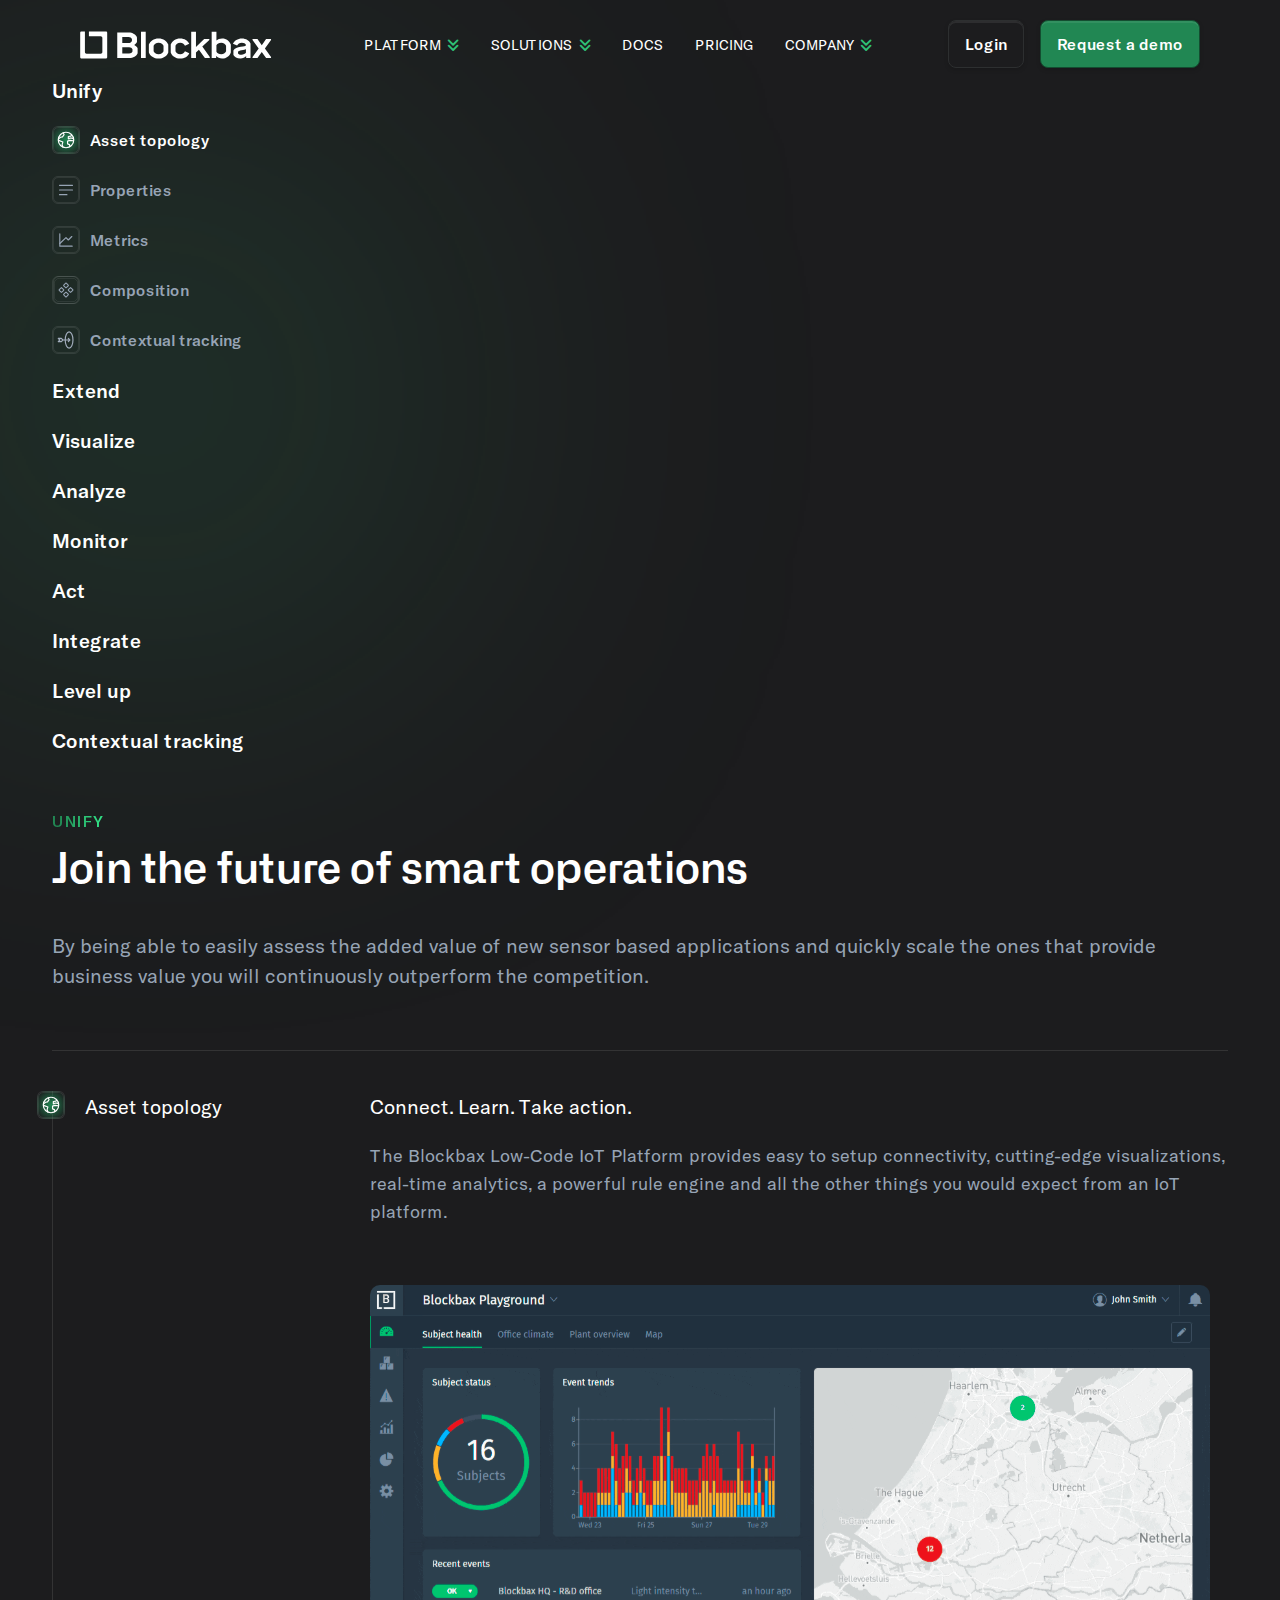
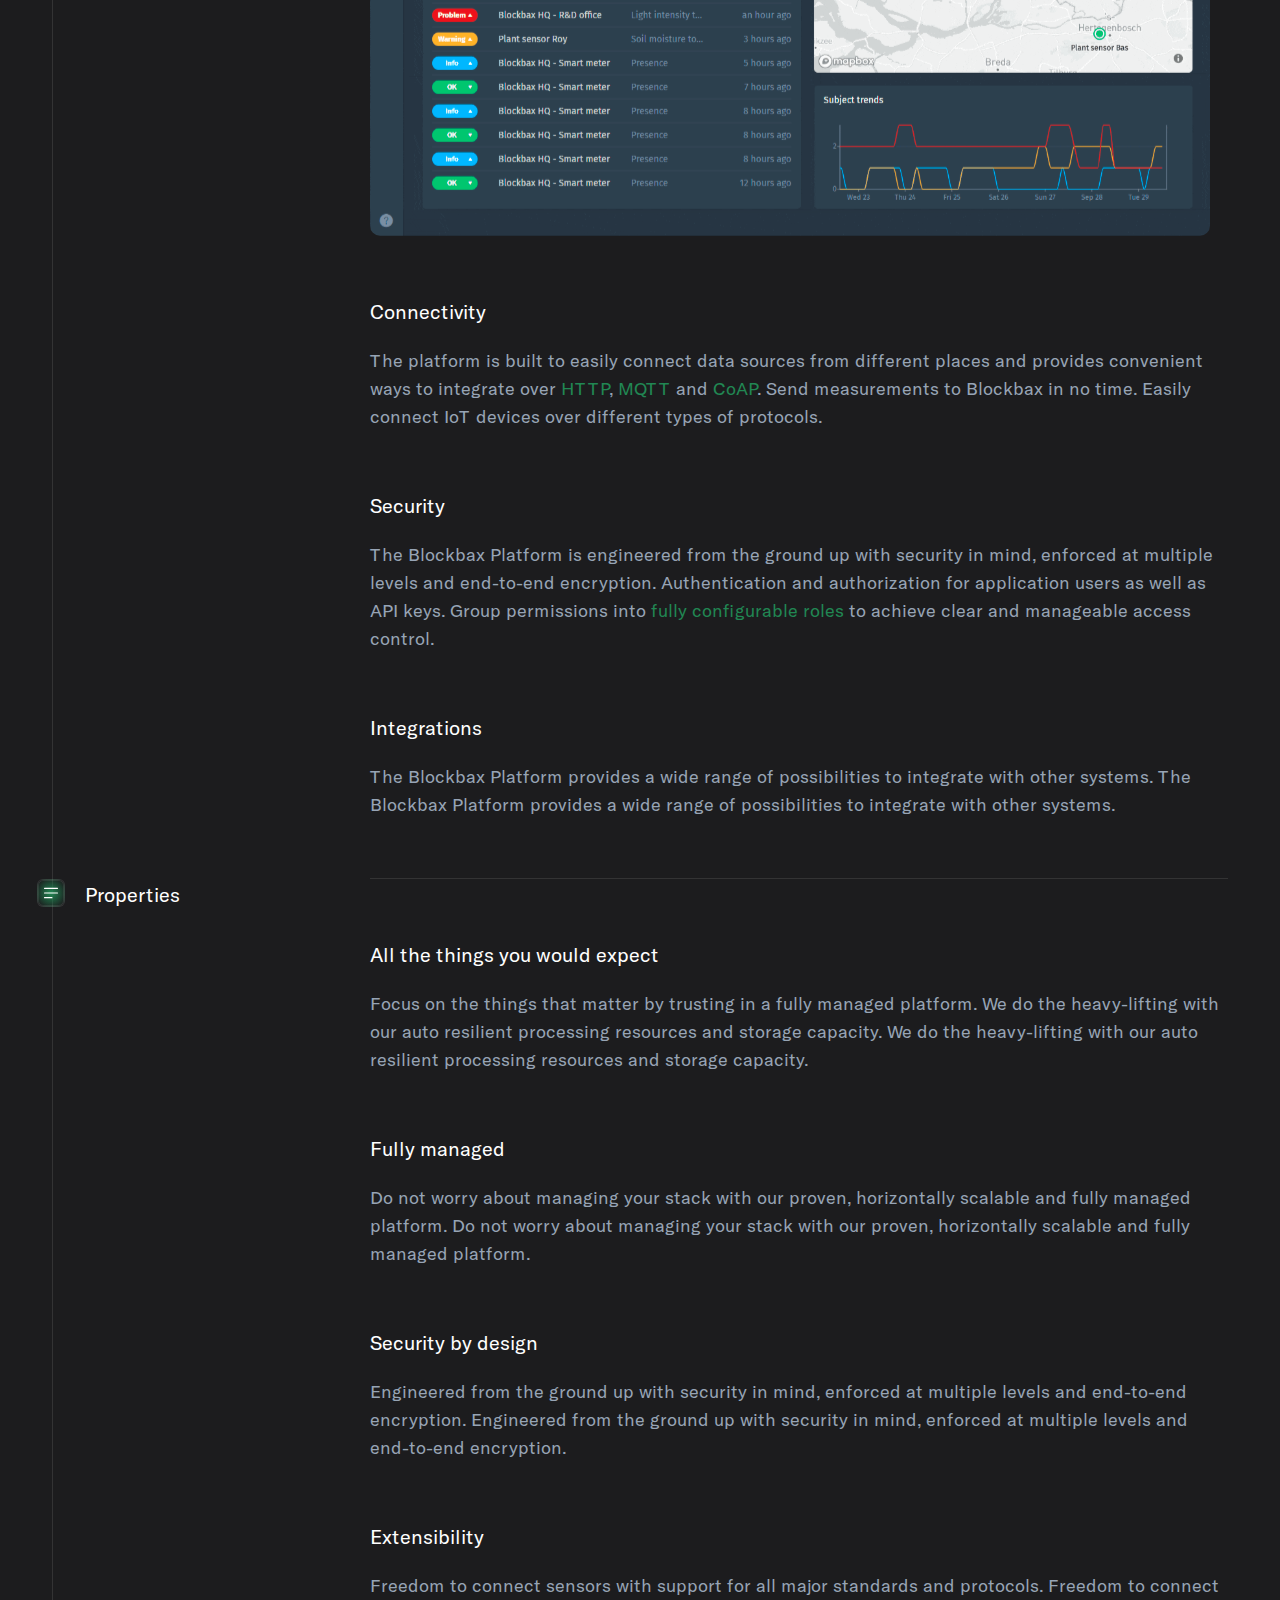
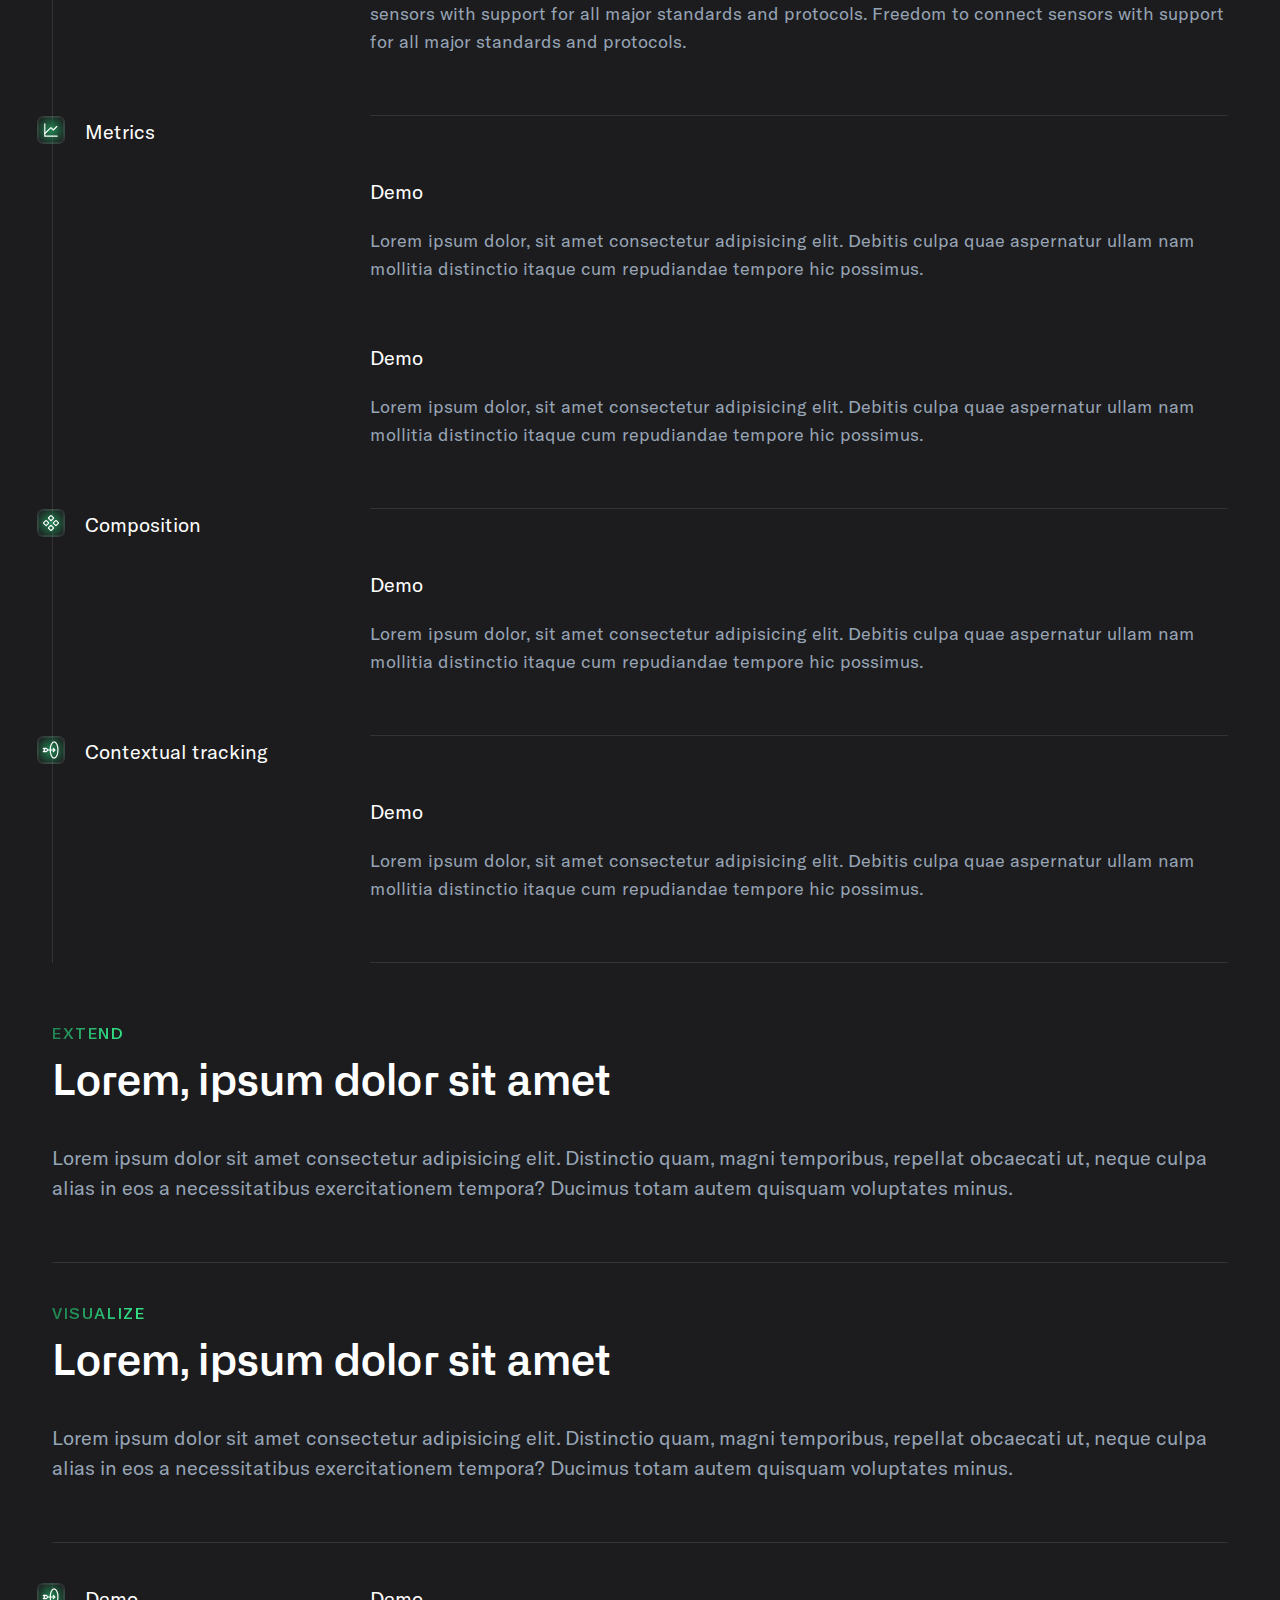
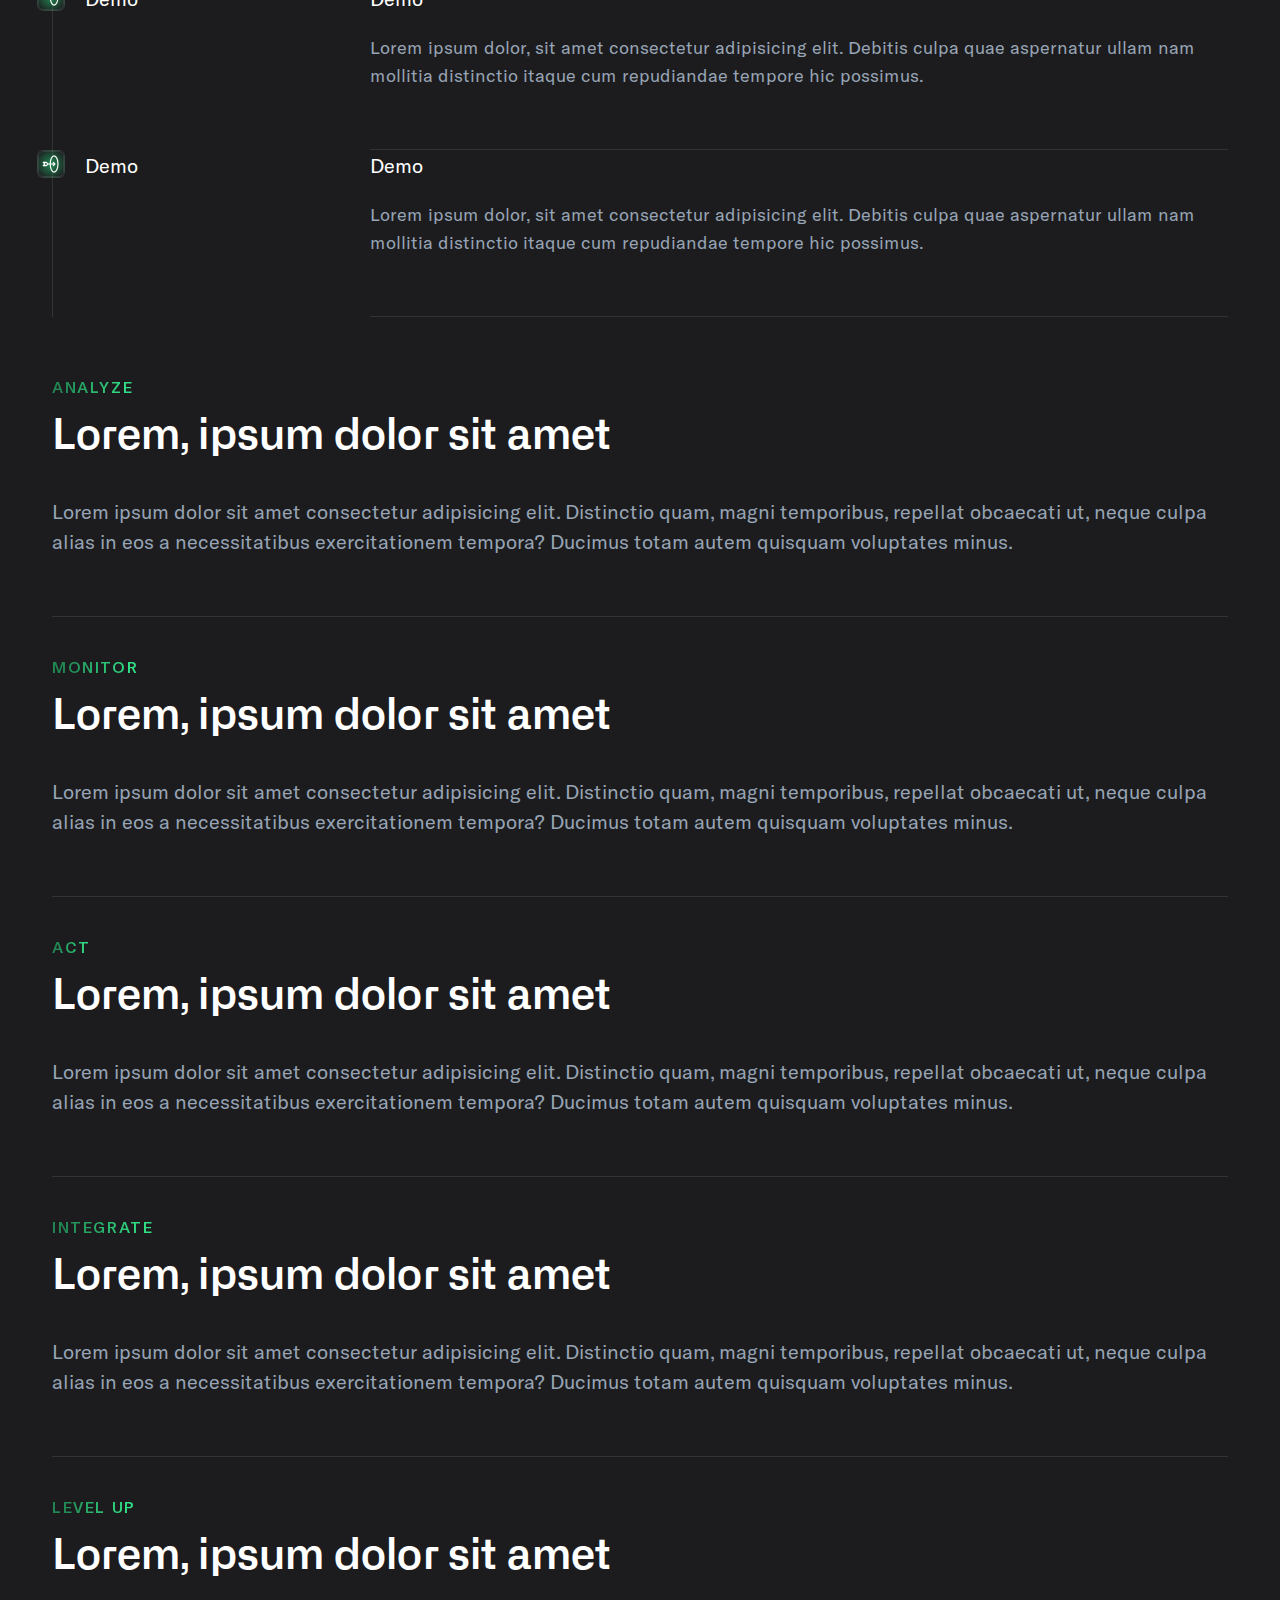
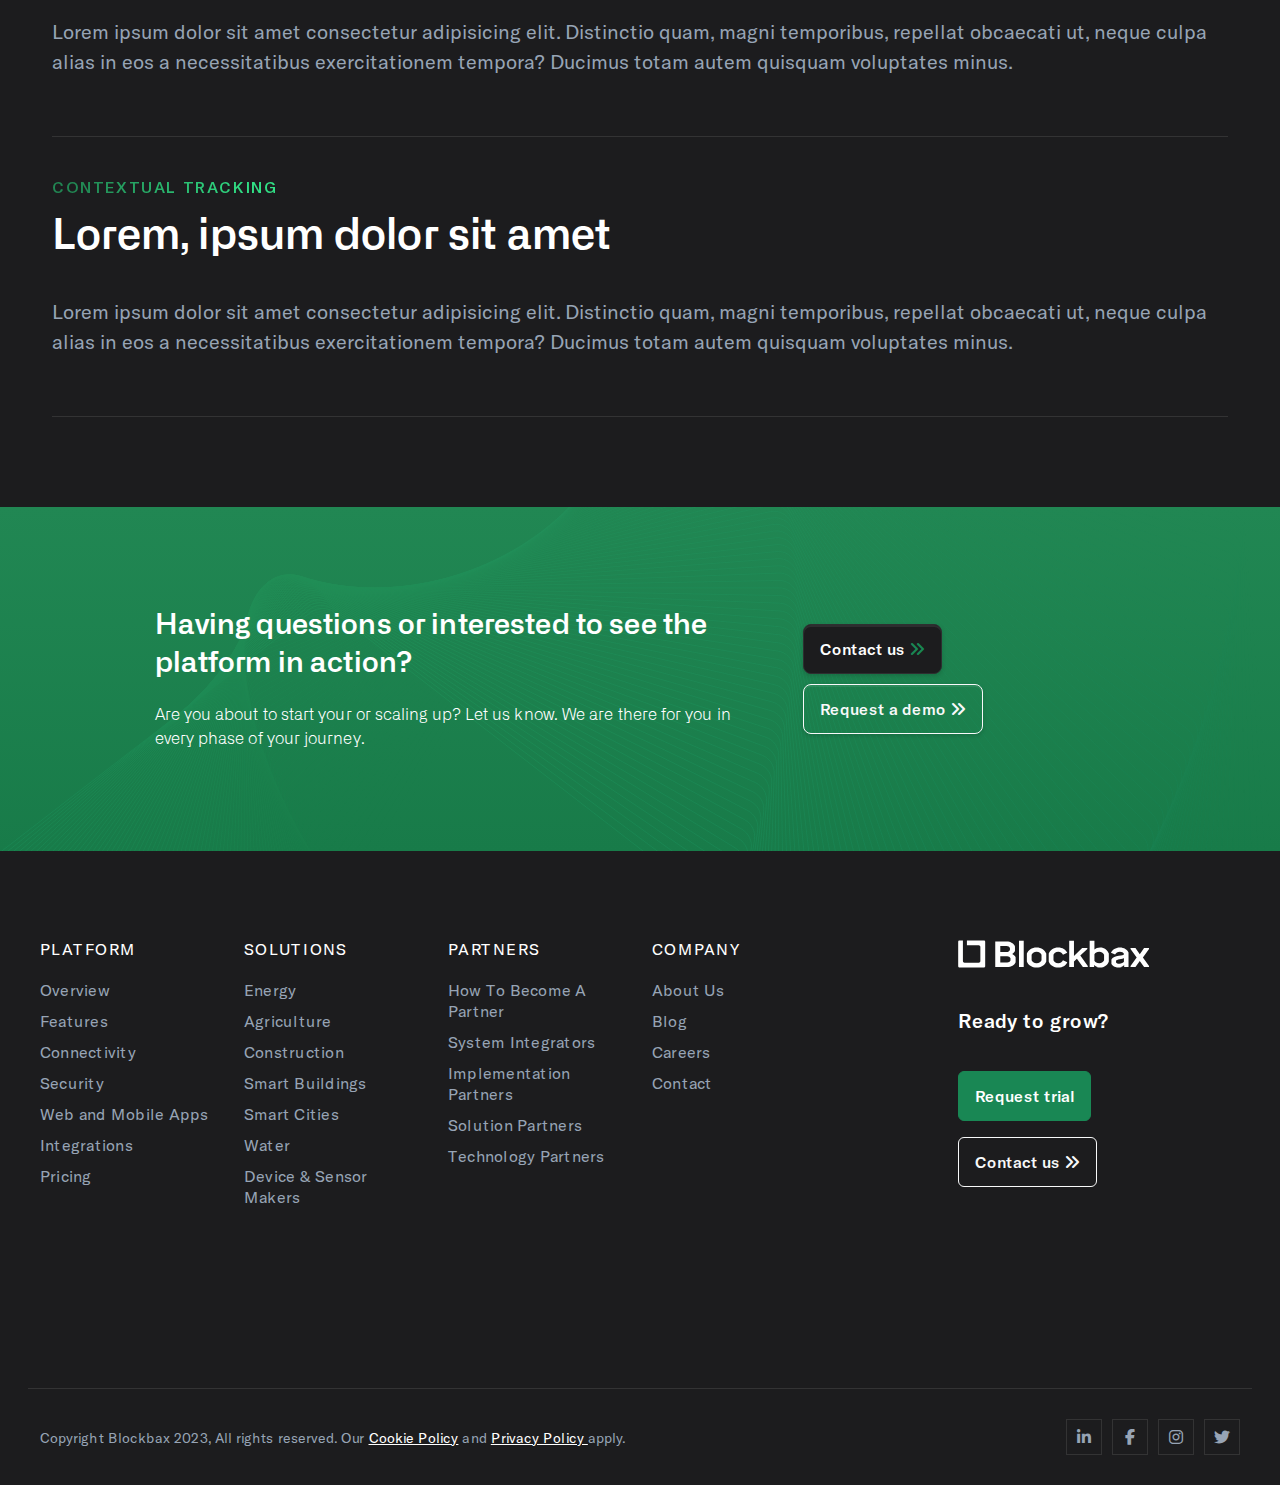
==== commit 7d7630c8: "update changes" ====
--- a/feature-detail-1.html
+++ b/feature-detail-1.html
@@ -216,35 +216,23 @@
         </div>
       </nav>
     </header>
-
+    <div class="bg_gradient"></div>
     <!-- start banner section -->
     <div class="custom_container position-relative">
       <div class="feature_detail_box">
         <!-- left sidebar  -->
         <div class="left_sidebar">
           <div class="feature_list">
-            <ul class="d-flex flex-column gap-20 ps-0">
+            <ul class="d-flex flex-column gap-20 ps-0 list-unstyled">
               <li>
                 <a class="menu active" data-bs-toggle="collapse" href="#unify" role="button" aria-expanded="false"
                   aria-controls="unify">Unify</a>
-                <ul class="sub_menu collapse show ps-0" id="unify">
+                <ul class="sub_menu collapse show ps-0 list-unstyled" id="unify">
                   <li>
                     <a class="nav active" href="#asset_topology">
                       <div class="icon">
-                        <svg xmlns="http://www.w3.org/2000/svg" width="20" height="20" viewBox="0 0 20 20" fill="none">
-                          <path
-                            d="M9.99984 18.3333C14.6022 18.3333 18.3332 14.6023 18.3332 9.99996C18.3332 5.39758 14.6022 1.66663 9.99984 1.66663C5.39746 1.66663 1.6665 5.39758 1.6665 9.99996C1.6665 14.6023 5.39746 18.3333 9.99984 18.3333Z"
-                            stroke-width="1.25" stroke-linecap="round" stroke-linejoin="round" />
-                          <path d="M2.0835 10.4166L6.66683 12.0833L5.8335 15L6.66683 17.5" stroke-width="1.25"
-                            stroke-linecap="round" stroke-linejoin="round" />
-                          <path d="M14.1665 17.0833L13.7498 15L11.6665 14.1666V11.25L14.1665 10.4166L17.9165 10.8333"
-                            stroke-width="1.25" stroke-linecap="round" stroke-linejoin="round" />
-                          <path
-                            d="M15.8333 4.58337L15.4167 5.83337L12.5 6.25004V8.75004L14.5833 7.91671H16.25L17.9167 8.75004"
-                            stroke-width="1.25" stroke-linecap="round" stroke-linejoin="round" />
-                          <path d="M2.0835 8.75L4.16683 7.08333L6.25016 6.66667L7.91683 4.16667L7.0835 2.5"
-                            stroke-width="1.25" stroke-linecap="round" stroke-linejoin="round" />
-                        </svg>
+                        <img src="assets/image/icon/asset-topology.svg" alt="icon" class="main">
+                        <img src="assets/image/icon/asset-topology-active.svg" alt="icon" class="active">
                       </div>
                       Asset topology
                     </a>
@@ -252,11 +240,8 @@
                   <li>
                     <a class="nav" href="#properties">
                       <div class="icon">
-                        <svg xmlns="http://www.w3.org/2000/svg" width="20" height="20" viewBox="0 0 20 20" fill="none">
-                          <path d="M3 5H17" stroke-width="1.25" stroke-linecap="round" stroke-linejoin="round" />
-                          <path d="M3 10H17" stroke-width="1.25" stroke-linecap="round" stroke-linejoin="round" />
-                          <path d="M3 15H11" stroke-width="1.25" stroke-linecap="round" stroke-linejoin="round" />
-                        </svg>
+                        <img src="assets/image/icon/properties.svg" alt="icon" class="main">
+                        <img src="assets/image/icon/properties-active.svg" alt="icon" class="active">
                       </div>
                       Properties
                     </a>
@@ -264,12 +249,8 @@
                   <li>
                     <a class="nav" href="#metrics">
                       <div class="icon">
-                        <svg xmlns="http://www.w3.org/2000/svg" width="20" height="20" viewBox="0 0 20 20" fill="none">
-                          <path d="M16.6668 16.6666H3.3335V3.33331" stroke-width="1.25" stroke-linecap="round"
-                            stroke-linejoin="round" />
-                          <path d="M3.3335 13.75L10.0002 7.5L12.5002 10L16.2502 6.25" stroke-width="1.25"
-                            stroke-linecap="round" stroke-linejoin="round" />
-                        </svg>
+                        <img src="assets/image/icon/metrics.svg" alt="icon" class="main">
+                        <img src="assets/image/icon/metrics-active.svg" alt="icon" class="active">
                       </div>
                       Metrics
                     </a>
@@ -277,20 +258,10 @@
                   <li>
                     <a class="nav" href="#composition">
                       <div class="icon">
-                        <svg xmlns="http://www.w3.org/2000/svg" width="20" height="20" viewBox="0 0 20 20" fill="none">
-                          <path
-                            d="M4.34314 12.5927L2.10397 10.3536C1.9087 10.1582 1.9087 9.84172 2.10397 9.64639L4.34314 7.40725C4.5384 7.21199 4.85499 7.21199 5.05024 7.40725L7.28942 9.64639C7.48468 9.84172 7.48468 10.1582 7.28942 10.3536L5.05024 12.5927C4.85499 12.788 4.5384 12.788 4.34314 12.5927Z"
-                            stroke-width="1.25" />
-                          <path
-                            d="M9.64632 17.8958L7.40719 15.6567C7.21193 15.4614 7.21193 15.1448 7.40719 14.9496L9.64632 12.7104C9.84165 12.5152 10.1582 12.5152 10.3535 12.7104L12.5927 14.9496C12.7879 15.1448 12.7879 15.4614 12.5927 15.6567L10.3535 17.8958C10.1582 18.0912 9.84165 18.0912 9.64632 17.8958Z"
-                            stroke-width="1.25" />
-                          <path
-                            d="M9.64632 7.2896L7.40719 5.05042C7.21193 4.85516 7.21193 4.53858 7.40719 4.34332L9.64632 2.10415C9.84165 1.90889 10.1582 1.90889 10.3535 2.10415L12.5927 4.34332C12.7879 4.53858 12.7879 4.85516 12.5927 5.05042L10.3535 7.2896C10.1582 7.48485 9.84165 7.48485 9.64632 7.2896Z"
-                            stroke-width="1.25" />
-                          <path
-                            d="M14.9496 12.5927L12.7104 10.3536C12.5152 10.1582 12.5152 9.84172 12.7104 9.64639L14.9496 7.40725C15.1449 7.21199 15.4615 7.21199 15.6567 7.40725L17.8959 9.64639C18.0912 9.84172 18.0912 10.1582 17.8959 10.3536L15.6567 12.5927C15.4615 12.788 15.1449 12.788 14.9496 12.5927Z"
-                            stroke-width="1.25" />
-                        </svg>
+                        <div class="icon">
+                          <img src="assets/image/icon/composition.svg" alt="icon" class="main">
+                          <img src="assets/image/icon/composition-active.svg" alt="icon" class="active">
+                        </div>
                       </div>
                       Composition
                     </a>
@@ -298,14 +269,8 @@
                   <li>
                     <a class="nav" href="#contextual_tracking">
                       <div class="icon">
-                        <svg xmlns="http://www.w3.org/2000/svg" width="20" height="20" viewBox="0 0 20 20" fill="none">
-                          <path
-                            d="M6.6665 9.99998H14.1665M6.6665 9.99998L4.99984 8.33331H1.6665L3.33317 9.99998L1.6665 11.6666H4.99984L6.6665 9.99998ZM14.1665 9.99998L12.4998 8.33331M14.1665 9.99998L12.4998 11.6666"
-                            stroke-width="1.25" stroke-linecap="round" stroke-linejoin="round" />
-                          <path
-                            d="M13.3332 18.75C15.6343 18.75 17.4998 14.8325 17.4998 10C17.4998 5.16751 15.6343 1.25 13.3332 1.25C11.032 1.25 9.1665 5.16751 9.1665 10C9.1665 14.8325 11.032 18.75 13.3332 18.75Z"
-                            stroke-width="1.25" stroke-linecap="round" stroke-linejoin="round" />
-                        </svg>
+                        <img src="assets/image/icon/contextual-tracking.svg" alt="icon" class="main">
+                        <img src="assets/image/icon/contextual-tracking-active.svg" alt="icon" class="active">
                       </div>
                       Contextual tracking
                     </a>
@@ -318,18 +283,21 @@
               <li>
                 <a class="menu " data-bs-toggle="collapse" href="#visualize" role="button" aria-expanded="false"
                   aria-controls="visualize">Visualize</a>
-                <ul class="sub_menu collapse  ps-0" id="visualize">
+                <ul class="sub_menu collapse list-unstyled ps-0" id="visualize">
                   <li>
                     <a class="nav" href="#demo">
                       <div class="icon">
-                        <svg xmlns="http://www.w3.org/2000/svg" width="20" height="20" viewBox="0 0 20 20" fill="none">
-                          <path
-                            d="M6.6665 9.99998H14.1665M6.6665 9.99998L4.99984 8.33331H1.6665L3.33317 9.99998L1.6665 11.6666H4.99984L6.6665 9.99998ZM14.1665 9.99998L12.4998 8.33331M14.1665 9.99998L12.4998 11.6666"
-                            stroke-width="1.25" stroke-linecap="round" stroke-linejoin="round" />
-                          <path
-                            d="M13.3332 18.75C15.6343 18.75 17.4998 14.8325 17.4998 10C17.4998 5.16751 15.6343 1.25 13.3332 1.25C11.032 1.25 9.1665 5.16751 9.1665 10C9.1665 14.8325 11.032 18.75 13.3332 18.75Z"
-                            stroke-width="1.25" stroke-linecap="round" stroke-linejoin="round" />
-                        </svg>
+                        <img src="assets/image/icon/contextual-tracking.svg" alt="icon" class="main">
+                        <img src="assets/image/icon/contextual-tracking-active.svg" alt="icon" class="active">
+                      </div>
+                      Demo
+                    </a>
+                  </li>
+                  <li>
+                    <a class="nav" href="#demo-2">
+                      <div class="icon">
+                        <img src="assets/image/icon/contextual-tracking.svg" alt="icon" class="main">
+                        <img src="assets/image/icon/contextual-tracking-active.svg" alt="icon" class="active">
                       </div>
                       Demo
                     </a>
@@ -373,20 +341,7 @@
                 <div class="draw-line" id="draw-line-1"></div>
                 <li class="timeline-item" id="asset_topology">
                   <span class="timeline-icon">
-                    <svg xmlns="http://www.w3.org/2000/svg" width="20" height="20" viewBox="0 0 20 20" fill="none">
-                      <path
-                        d="M9.99984 18.3333C14.6022 18.3333 18.3332 14.6023 18.3332 9.99996C18.3332 5.39758 14.6022 1.66663 9.99984 1.66663C5.39746 1.66663 1.6665 5.39758 1.6665 9.99996C1.6665 14.6023 5.39746 18.3333 9.99984 18.3333Z"
-                        stroke-width="1.25" stroke-linecap="round" stroke-linejoin="round" />
-                      <path d="M2.0835 10.4166L6.66683 12.0833L5.8335 15L6.66683 17.5" stroke-width="1.25"
-                        stroke-linecap="round" stroke-linejoin="round" />
-                      <path d="M14.1665 17.0833L13.7498 15L11.6665 14.1666V11.25L14.1665 10.4166L17.9165 10.8333"
-                        stroke-width="1.25" stroke-linecap="round" stroke-linejoin="round" />
-                      <path
-                        d="M15.8333 4.58337L15.4167 5.83337L12.5 6.25004V8.75004L14.5833 7.91671H16.25L17.9167 8.75004"
-                        stroke-width="1.25" stroke-linecap="round" stroke-linejoin="round" />
-                      <path d="M2.0835 8.75L4.16683 7.08333L6.25016 6.66667L7.91683 4.16667L7.0835 2.5"
-                        stroke-width="1.25" stroke-linecap="round" stroke-linejoin="round" />
-                    </svg>
+                    <img src="assets/image/icon/asset-topology-active.svg" alt="icon">
                   </span>
 
                   <h5 class="fs-20">Asset topology</h5>
@@ -422,11 +377,7 @@
 
                 <li class="timeline-item" id="properties">
                   <span class="timeline-icon">
-                    <svg xmlns="http://www.w3.org/2000/svg" width="20" height="20" viewBox="0 0 20 20" fill="none">
-                      <path d="M3 5H17" stroke-width="1.25" stroke-linecap="round" stroke-linejoin="round" />
-                      <path d="M3 10H17" stroke-width="1.25" stroke-linecap="round" stroke-linejoin="round" />
-                      <path d="M3 15H11" stroke-width="1.25" stroke-linecap="round" stroke-linejoin="round" />
-                    </svg>
+                    <img src="assets/image/icon/properties-active.svg" alt="icon">
                   </span>
                   <h5 class="fs-20">Properties</h5>
                   <div class="border-bottom mt_60">
@@ -459,12 +410,7 @@
 
                 <li class="timeline-item" id="metrics">
                   <span class="timeline-icon">
-                    <svg xmlns="http://www.w3.org/2000/svg" width="20" height="20" viewBox="0 0 20 20" fill="none">
-                      <path d="M16.6668 16.6666H3.3335V3.33331" stroke-width="1.25" stroke-linecap="round"
-                        stroke-linejoin="round" />
-                      <path d="M3.3335 13.75L10.0002 7.5L12.5002 10L16.2502 6.25" stroke-width="1.25"
-                        stroke-linecap="round" stroke-linejoin="round" />
-                    </svg>
+                    <img src="assets/image/icon/metrics-active.svg" alt="icon">
                   </span>
                   <h5 class="fs-20">Metrics</h5>
                   <div class="border-bottom mt_60">
@@ -483,20 +429,7 @@
 
                 <li class="timeline-item" id="composition">
                   <span class="timeline-icon">
-                    <svg xmlns="http://www.w3.org/2000/svg" width="20" height="20" viewBox="0 0 20 20" fill="none">
-                      <path
-                        d="M4.34314 12.5927L2.10397 10.3536C1.9087 10.1582 1.9087 9.84172 2.10397 9.64639L4.34314 7.40725C4.5384 7.21199 4.85499 7.21199 5.05024 7.40725L7.28942 9.64639C7.48468 9.84172 7.48468 10.1582 7.28942 10.3536L5.05024 12.5927C4.85499 12.788 4.5384 12.788 4.34314 12.5927Z"
-                        stroke-width="1.25" />
-                      <path
-                        d="M9.64632 17.8958L7.40719 15.6567C7.21193 15.4614 7.21193 15.1448 7.40719 14.9496L9.64632 12.7104C9.84165 12.5152 10.1582 12.5152 10.3535 12.7104L12.5927 14.9496C12.7879 15.1448 12.7879 15.4614 12.5927 15.6567L10.3535 17.8958C10.1582 18.0912 9.84165 18.0912 9.64632 17.8958Z"
-                        stroke-width="1.25" />
-                      <path
-                        d="M9.64632 7.2896L7.40719 5.05042C7.21193 4.85516 7.21193 4.53858 7.40719 4.34332L9.64632 2.10415C9.84165 1.90889 10.1582 1.90889 10.3535 2.10415L12.5927 4.34332C12.7879 4.53858 12.7879 4.85516 12.5927 5.05042L10.3535 7.2896C10.1582 7.48485 9.84165 7.48485 9.64632 7.2896Z"
-                        stroke-width="1.25" />
-                      <path
-                        d="M14.9496 12.5927L12.7104 10.3536C12.5152 10.1582 12.5152 9.84172 12.7104 9.64639L14.9496 7.40725C15.1449 7.21199 15.4615 7.21199 15.6567 7.40725L17.8959 9.64639C18.0912 9.84172 18.0912 10.1582 17.8959 10.3536L15.6567 12.5927C15.4615 12.788 15.1449 12.788 14.9496 12.5927Z"
-                        stroke-width="1.25" />
-                    </svg>
+                    <img src="assets/image/icon/composition-active.svg" alt="icon">
                   </span>
                   <h5 class="fs-20">Composition</h5>
                   <div class="border-bottom mt_60">
@@ -510,16 +443,9 @@
 
                 <li class="timeline-item" id="contextual_tracking">
                   <span class="timeline-icon">
-                    <svg xmlns="http://www.w3.org/2000/svg" width="20" height="20" viewBox="0 0 20 20" fill="none">
-                      <path
-                        d="M6.6665 9.99998H14.1665M6.6665 9.99998L4.99984 8.33331H1.6665L3.33317 9.99998L1.6665 11.6666H4.99984L6.6665 9.99998ZM14.1665 9.99998L12.4998 8.33331M14.1665 9.99998L12.4998 11.6666"
-                        stroke-width="1.25" stroke-linecap="round" stroke-linejoin="round" />
-                      <path
-                        d="M13.3332 18.75C15.6343 18.75 17.4998 14.8325 17.4998 10C17.4998 5.16751 15.6343 1.25 13.3332 1.25C11.032 1.25 9.1665 5.16751 9.1665 10C9.1665 14.8325 11.032 18.75 13.3332 18.75Z"
-                        stroke-width="1.25" stroke-linecap="round" stroke-linejoin="round" />
-                    </svg>
+                    <img src="assets/image/icon/contextual-tracking-active.svg" alt="icon">
                   </span>
-                  <h5 class="fs-20">Composition</h5>
+                  <h5 class="fs-20"> Contextual tracking</h5>
                   <div class="border-bottom mt_60">
                     <h5 class="fs-20">Demo</h5>
                     <p class="text-p mb_60">
@@ -555,14 +481,7 @@
                 <div class="draw-line" id="draw-line-2"></div>
                 <li class="timeline-item" id="demo">
                   <span class="timeline-icon">
-                    <svg xmlns="http://www.w3.org/2000/svg" width="20" height="20" viewBox="0 0 20 20" fill="none">
-                      <path
-                        d="M6.6665 9.99998H14.1665M6.6665 9.99998L4.99984 8.33331H1.6665L3.33317 9.99998L1.6665 11.6666H4.99984L6.6665 9.99998ZM14.1665 9.99998L12.4998 8.33331M14.1665 9.99998L12.4998 11.6666"
-                        stroke-width="1.25" stroke-linecap="round" stroke-linejoin="round" />
-                      <path
-                        d="M13.3332 18.75C15.6343 18.75 17.4998 14.8325 17.4998 10C17.4998 5.16751 15.6343 1.25 13.3332 1.25C11.032 1.25 9.1665 5.16751 9.1665 10C9.1665 14.8325 11.032 18.75 13.3332 18.75Z"
-                        stroke-width="1.25" stroke-linecap="round" stroke-linejoin="round" />
-                    </svg>
+                    <img src="assets/image/icon/contextual-tracking-active.svg" alt="icon">
                   </span>
                   <h5 class="fs-20">Demo</h5>
                   <div class="border-bottom ">
@@ -575,14 +494,7 @@
                 </li>
                 <li class="timeline-item" id="demo-2">
                   <span class="timeline-icon">
-                    <svg xmlns="http://www.w3.org/2000/svg" width="20" height="20" viewBox="0 0 20 20" fill="none">
-                      <path
-                        d="M6.6665 9.99998H14.1665M6.6665 9.99998L4.99984 8.33331H1.6665L3.33317 9.99998L1.6665 11.6666H4.99984L6.6665 9.99998ZM14.1665 9.99998L12.4998 8.33331M14.1665 9.99998L12.4998 11.6666"
-                        stroke-width="1.25" stroke-linecap="round" stroke-linejoin="round" />
-                      <path
-                        d="M13.3332 18.75C15.6343 18.75 17.4998 14.8325 17.4998 10C17.4998 5.16751 15.6343 1.25 13.3332 1.25C11.032 1.25 9.1665 5.16751 9.1665 10C9.1665 14.8325 11.032 18.75 13.3332 18.75Z"
-                        stroke-width="1.25" stroke-linecap="round" stroke-linejoin="round" />
-                    </svg>
+                    <img src="assets/image/icon/contextual-tracking-active.svg" alt="icon">
                   </span>
                   <h5 class="fs-20">Demo</h5>
                   <div class="border-bottom ">
--- a/assets/css/style.css
+++ b/assets/css/style.css
@@ -6,6 +6,7 @@
 
 body {
   font-family: "GT America Regular";
+  font-style: normal;
 }
 
 .custom_container {
@@ -29,11 +30,20 @@
   background-repeat: no-repeat;
   background-color: #1c1c1e;
   position: relative;
-
 }
 
 .bg_img.bg_img_1 {
   background-image: url(../../assets/image/hero-1.svg);
+}
+
+.bg_gradient {
+  border-radius: 304.444px;
+  background: rgba(65, 232, 141, 0.6);
+  filter: blur(250px);
+  width: 305px;
+  height: 227px;
+  position: absolute;
+  top: 280px;
 }
 
 ::-webkit-scrollbar {
@@ -73,6 +83,13 @@
 
 .header_wrap .dropdown-toggle::after {
   display: none;
+}
+
+.header_wrap .dropdown-toggle i {
+  transition: all 0.3s ease;
+}
+.header_wrap .dropdown-toggle.show i {
+  transform: rotate(180deg);
 }
 
 .header_wrap .header_menu1 {
@@ -448,8 +465,10 @@
   padding: 40px 15px 10px;
   border-radius: 16px;
   border: 1px solid #303030;
-  background: var(--Gradient-Card-Dark,
-      linear-gradient(180deg, #2b2b2b 0%, #1a1a1a 100%));
+  background: var(
+    --Gradient-Card-Dark,
+    linear-gradient(180deg, #2b2b2b 0%, #1a1a1a 100%)
+  );
   box-shadow: 0px 1px 4px 0px rgba(37, 39, 59, 0.1);
   max-width: 385px;
 }
@@ -504,7 +523,7 @@
   row-gap: 48px;
 }
 
-.enterprise_box .row-line>div {
+.enterprise_box .row-line > div {
   display: flex;
   justify-content: center;
   align-items: center;
@@ -959,7 +978,7 @@
   gap: 30px;
 }
 
-.logo_line>div {
+.logo_line > div {
   border-right: 1px solid rgba(255, 255, 255, 0.4);
   padding-right: 20px;
 }
@@ -1070,7 +1089,7 @@
 }
 
 .feature_detail_box {
-  padding: 112px 0px 95px;
+  padding: 210px 0px 95px;
   position: relative;
   gap: 40px;
   display: flex;
@@ -1085,7 +1104,7 @@
 }
 
 .feature_list .menu {
-  color: #FFF;
+  color: #fff;
   font-family: "GT America Medium";
   font-size: 20px;
   font-weight: 500;
@@ -1105,7 +1124,7 @@
   display: flex;
   align-items: center;
   gap: 10px;
-  color: #97A4B5;
+  color: #97a4b5;
   font-family: "GT America Medium";
   font-size: 16px;
   font-weight: 500;
@@ -1124,20 +1143,38 @@
   justify-content: center;
   align-items: center;
   border-radius: 6px;
-  border: 1px solid rgba(255, 255, 255, 0.10);
+  border: 1px solid rgba(255, 255, 255, 0.1);
 }
 
 .sub_menu .nav.active .icon {
-  background: radial-gradient(64.29% 64.29% at 50% 50%, #218753 0%, rgba(33, 135, 83, 0.00) 100%);
-}
-
-.sub_menu .nav .icon svg path {
-  stroke: #97A4B5;
+  background: radial-gradient(
+    64.29% 64.29% at 50% 50%,
+    #218753 0%,
+    rgba(33, 135, 83, 0) 100%
+  );
+}
+
+.sub_menu .nav .icon .main {
+  display: block;
+}
+.sub_menu .nav .icon .active {
+  display: none;
+}
+
+.sub_menu .nav.active .icon .main {
+  display: none;
+}
+.sub_menu .nav.active .icon .active {
+  display: block;
+}
+
+/* .sub_menu .nav .icon svg path {
+  stroke: #97a4b5;
 }
 
 .sub_menu .nav.active .icon svg path {
   stroke: #fff;
-}
+} */
 
 /* right sidebar */
 .right_sidebar {
@@ -1147,7 +1184,7 @@
 
 .right_sidebar .heading {
   padding-bottom: 60px;
-  border-bottom: 1px solid rgba(255, 255, 255, 0.10) !important;
+  border-bottom: 1px solid rgba(255, 255, 255, 0.1) !important;
 }
 
 .right_sidebar .title {
@@ -1157,15 +1194,16 @@
   line-height: normal;
   letter-spacing: 1.6px;
   text-transform: uppercase;
-  background: linear-gradient(91deg, #218753 12.5%, #31E085 88.88%);
+  background: linear-gradient(91deg, #218753 12.5%, #31e085 88.88%);
   background-clip: text;
   -webkit-background-clip: text;
   -webkit-text-fill-color: transparent;
   margin-bottom: 10px;
+  width: fit-content;
 }
 
 .right_sidebar .sub_title {
-  color: #FFF;
+  color: #fff;
   font-family: "Alliance No.2";
   font-size: 42px;
   font-weight: 600;
@@ -1175,7 +1213,7 @@
 }
 
 .right_sidebar .h5-text {
-  color: #97A4B5;
+  color: #97a4b5;
   font-size: 20px;
   font-weight: 400;
   line-height: 30px;
@@ -1191,7 +1229,7 @@
 }
 
 .right_sidebar .text-p {
-  color: #97A4B5;
+  color: #97a4b5;
   font-size: 18px;
   font-weight: 400;
   line-height: 28px;
@@ -1206,11 +1244,11 @@
 }
 
 .right_sidebar .border-bottom {
-  border-bottom: 1px solid rgba(255, 255, 255, 0.10) !important;
+  border-bottom: 1px solid rgba(255, 255, 255, 0.1) !important;
 }
 
 .timeline-with-icons {
-  border-left: 1px solid rgba(255, 255, 255, 0.10);
+  border-left: 1px solid rgba(255, 255, 255, 0.1);
   position: relative;
   list-style: none;
 }
@@ -1245,8 +1283,12 @@
   justify-content: center;
   align-items: center;
   border-radius: 6px;
-  background: radial-gradient(64.29% 64.29% at 50% 50%, #218753 0%, rgba(33, 135, 83, 0.00) 100%);
-  border: 1px solid rgba(255, 255, 255, 0.10);
+  background: radial-gradient(
+    64.29% 64.29% at 50% 50%,
+    #218753 0%,
+    rgba(33, 135, 83, 0) 100%
+  );
+  border: 1px solid rgba(255, 255, 255, 0.1);
 }
 
 .timeline-with-icons .timeline-icon svg path {
@@ -1265,6 +1307,7 @@
 
 .more_section .content {
   max-width: 971px;
+  width: 100%;
   gap: 60px;
   display: flex;
   align-items: center;
@@ -1272,11 +1315,11 @@
 }
 
 .more_section .content .text {
-  max-width: 588px;
+  width: 100%;
 }
 
 .more_section .content .text h1 {
-  color: #FFF;
+  color: #fff;
   font-family: "Alliance No.2";
   font-size: 28px;
   font-weight: 600;
@@ -1286,17 +1329,17 @@
 }
 
 .more_section .content .text p {
-  color: #FFF;
-  ;
+  color: #fff;
   font-family: "Alliance No.2";
   font-size: 16px;
-  font-weight: 400;
+  font-weight: 300;
   line-height: 24px;
   letter-spacing: 0.08px;
   margin-bottom: 0px;
 }
 
 .more_section .content .button_group {
+  max-width: 323px;
   display: flex;
   align-items: center;
   flex-wrap: wrap;
@@ -1310,13 +1353,233 @@
   font-size: 16px;
   line-height: 24px;
   border-radius: 8px;
-  box-shadow: 0px 2px 4px 0px rgba(0, 0, 0, 0.15), 0px 2px 0px 0px rgba(255, 255, 255, 0.08) inset;
+  box-shadow: 0px 2px 4px 0px rgba(0, 0, 0, 0.15),
+    0px 2px 0px 0px rgba(255, 255, 255, 0.08) inset;
 }
 
 .more_section .content .button_group .btn-dark {
-  border: 1px solid #2D2F30;
-  background: #1C1C1E;
-}
-  .more_section .content .button_group .btn-dark:hover {
-    background-color: #000;
-  }+  border: 1px solid #2d2f30;
+  background: #1c1c1e;
+}
+.more_section .content .button_group .btn-dark:hover {
+  background-color: #000;
+}
+
+/* Platform page */
+.platform_img {
+  background-image: url(../../assets/image/hero.png);
+  height: 1000px;
+}
+.platform_img .banner_section {
+  padding: 212px 0 161px;
+}
+.platform_img .banner_section h1 {
+  max-width: 840px;
+}
+.platform_img .banner_section h5 {
+  max-width: 689px;
+  margin-bottom: 40px;
+  font-weight: 300;
+}
+
+.bg-black-img .custom_container {
+  max-width: 1440px;
+  margin: auto;
+}
+
+.bg-black-img {
+  background-image: url(../../assets/image/bg-black.png);
+  background-repeat: no-repeat;
+  background-position: center;
+  background-size: cover;
+  background-repeat: no-repeat;
+}
+
+.bg-color-line {
+  width: 100%;
+  height: 1px;
+  background: linear-gradient(
+    270deg,
+    rgba(47, 193, 119, 0) 28.87%,
+    #218753 45.39%,
+    #218753 53.54%,
+    rgba(33, 135, 83, 0) 70.06%
+  );
+}
+
+.commom-100 {
+  padding: 100px 0;
+}
+
+.gap-32 {
+  --bs-gutter-x: 32px;
+  --bs-gutter-y: 32px;
+}
+
+.link-btns {
+  max-width: 893px;
+  display: flex;
+  justify-content: center;
+  align-items: center;
+  flex-wrap: wrap;
+  gap: 20px;
+}
+
+.link-btns a {
+  padding: 20px 30px;
+  display: flex;
+  justify-content: center;
+  align-items: center;
+  gap: 12px;
+  border-radius: 48px;
+  background: radial-gradient(
+      70.71% 70.71% at 50% 50%,
+      rgba(255, 255, 255, 0.06) 0%,
+      rgba(255, 255, 255, 0) 100%
+    ),
+    rgba(255, 255, 255, 0.01);
+  box-shadow: 0px 0px 0px 1px rgba(255, 255, 255, 0.06) inset,
+    1px 1px 0px 0px rgba(255, 255, 255, 0.08) inset,
+    0px 8px 40px -20px rgba(255, 255, 255, 0.2);
+  color: #fff;
+  font-size: 20px;
+  font-weight: 500;
+  line-height: 24px;
+  text-decoration: none;
+}
+.link-btns a:hover {
+  background: radial-gradient(
+      70.71% 70.71% at 50% 50%,
+      rgb(123 123 123 / 6%) 0%,
+      rgb(61 61 61 / 0%) 100%
+    ),
+    rgb(69 68 68 / 0%);
+}
+
+.common-title {
+  text-align: center;
+  margin-bottom: 40px;
+  max-width: 1000px;
+  margin: 0 auto 40px;
+}
+.common-title h3 {
+  color: #fff;
+  font-family: "Alliance No.2";
+  font-size: 42px;
+  font-weight: 600;
+  line-height: 60px;
+  letter-spacing: 0.21px;
+  margin-bottom: 10px;
+}
+.common-title p {
+  color: #97a4b5;
+  font-size: 20px;
+  font-weight: 400;
+  line-height: 30px;
+  letter-spacing: 0.1px;
+  margin-bottom: 0;
+}
+
+.common-card {
+  padding: 0;
+  display: flex;
+  flex-direction: column;
+  align-items: flex-start;
+  gap: 20px;
+  border-radius: 24px;
+  border: 1px solid #2a2a2a;
+  background: #171717;
+  height: 100%;
+  overflow: hidden;
+  max-height: 400px;
+}
+.common-card:hover {
+  background: radial-gradient(
+      70.71% 70.71% at 50% 50%,
+      rgba(33, 135, 83, 0.05) 0%,
+      rgba(33, 135, 83, 0) 100%
+    ),
+    radial-gradient(
+      70.71% 70.71% at 50% 50%,
+      rgba(255, 255, 255, 0.08) 0%,
+      rgba(255, 255, 255, 0) 100%
+    ),
+    radial-gradient(
+      70.71% 70.71% at 50% 50%,
+      rgba(255, 255, 255, 0.04) 0%,
+      rgba(255, 255, 255, 0) 100%
+    ),
+    #000904;
+}
+.bg-act {
+  background: radial-gradient(
+      83.18% 75.59% at 50% 50%,
+      rgba(255, 255, 255, 0.05) 0%,
+      rgba(255, 255, 255, 0) 100%
+    ),
+    #171717;
+}
+.common-card .icon {
+  width: 30px;
+  height: 30px;
+  display: flex;
+  justify-content: center;
+  align-items: center;
+  border-radius: 50%;
+  background: #fff;
+  position: absolute;
+  top: 32px;
+  right: 32px;
+  transform: rotate(45deg);
+  transition: all 0.3s ease;
+  display: none;
+}
+.common-card .icon i {
+  font-size: 16px;
+}
+.common-card:hover .icon {
+  display: flex;
+}
+.common-card .header {
+  padding: 32px 32px 0px;
+}
+.common-card h4 {
+  color: #fff;
+  font-size: 24px;
+  font-weight: 500;
+  line-height: 26px;
+  margin-bottom: 8px;
+}
+.common-card p {
+  max-width: 400px;
+  color: #d9d9d9;
+  font-size: 18px;
+  font-weight: 400;
+  line-height: 26px;
+  letter-spacing: 0.09px;
+  overflow: hidden;
+  display: -webkit-box;
+  -webkit-box-orient: vertical;
+  -webkit-line-clamp: 2;
+  margin-bottom: 0;
+}
+.mw-512 {
+  max-width: 512px;
+}
+.common-card .main-img {
+  width: 100%;
+  height: 100%;
+}
+.p-32 {
+  padding: 32px;
+}
+.mt-n32 {
+  margin-top: -32px;
+}
+.common-card .main-img.ms-32 {
+  margin-left: 32px;
+  width: calc(100% - 32px);
+}
+.common-card .main-img.mb-32 {
+  margin-bottom: 32px;
+}
--- a/assets/css/font.css
+++ b/assets/css/font.css
@@ -78,6 +78,19 @@
 }
 @font-face {
   font-family: "Alliance No.2";
+  src: url("../font/Alliance/Alliance-No-2-Regular-Italic.otf")
+    format("opentype");
+  font-weight: 400;
+  font-style: italic;
+}
+@font-face {
+  font-family: "Alliance No.2";
+  src: url("../font/Alliance/Alliance-No-2-Regular.otf") format("opentype");
+  font-weight: 400;
+  font-style: normal;
+}
+@font-face {
+  font-family: "Alliance No.2";
   src: url("../font/Alliance/Alliance-No-2-Medium-Italic.otf")
     format("opentype");
   font-weight: 500;
@@ -87,19 +100,6 @@
   font-family: "Alliance No.2";
   src: url("../font/Alliance/Alliance-No-2-Medium.otf") format("opentype");
   font-weight: 500;
-  font-style: normal;
-}
-@font-face {
-  font-family: "Alliance No.2";
-  src: url("../font/Alliance/Alliance-No-2-Regular-Italic.otf")
-    format("opentype");
-  font-weight: 400;
-  font-style: italic;
-}
-@font-face {
-  font-family: "Alliance No.2";
-  src: url("../font/Alliance/Alliance-No-2-Regular.otf") format("opentype");
-  font-weight: 400;
   font-style: normal;
 }
 @font-face {
--- a/assets/css/media.css
+++ b/assets/css/media.css
@@ -146,7 +146,6 @@
    (min-width:1199px) & (max-width:1350px)
 ------------------------------------------ */
 @media (min-width: 1199px) and (max-width: 1350px) {
-
   .browser_img1 img,
   .browser_img2 img {
     max-width: 700px;
@@ -377,16 +376,28 @@
     height: 945px;
   }
 
+  .platform_img {
+    height: 767px;
+  }
+
+  .link-btns a {
+    padding: 15px 20px;
+  }
+  .platform_img .banner_section {
+    padding: 150px 0px 80px;
+  }
   .banner_section {
     padding: 100px 0px 40px;
   }
 
-  .banner_section h1 {
+  .banner_section,
+  .platform_img .banner_section h1 {
     font-size: 44px;
     line-height: 56px;
   }
 
-  .banner_section h5 {
+  .banner_section,
+  .platform_img .banner_section h5 {
     font-size: 24px;
     line-height: 34px;
   }
@@ -444,8 +455,25 @@
     margin: auto;
   }
 
-  .enterprise_box .row-line>div {
+  .enterprise_box .row-line > div {
     border-right: none !important;
+  }
+  .commom-100 {
+    padding: 50px 0px;
+  }
+  .common-title p,
+  .common-card {
+    margin-left: auto;
+    margin-right: auto;
+    max-width: 400px;
+  }
+  .common-card {
+    max-height: auto;
+    min-height: 200px;
+  }
+  .common-card .icon {
+    top: 20px;
+    right: 20px;
   }
 }
 
@@ -481,19 +509,42 @@
     padding: 100px 0px 40px;
   }
 
-  .banner_section h1 {
+  .banner_section,
+  .platform_img .banner_section h1 {
     font-size: 36px;
     line-height: 48px;
   }
 
-  .banner_section h5 {
+  .banner_section,
+  .platform_img .banner_section h5 {
     font-size: 18px;
     line-height: 28px;
-    margin: 20px auto 32px;
+    margin: 0px auto 32px;
   }
 
   .banner_video .video {
     height: 350px;
+  }
+
+  .bg_img.platform_img {
+    height: auto;
+  }
+  .platform_img .banner_section {
+    margin-bottom: 0;
+  }
+  .link-btns {
+    gap: 10px;
+    padding-bottom: 40px;
+  }
+  .link-btns a {
+    padding: 10px 17px;
+    font-size: 16px;
+  }
+  .link-btns a img {
+    width: 20px;
+  }
+  .platform_img .banner_section {
+    padding: 100px 0px 40px;
   }
 
   .bg_img {
@@ -649,13 +700,44 @@
     font-size: 16px;
     line-height: 22px;
   }
+  .gap-32 {
+    --bs-gutter-x: 24px;
+    --bs-gutter-y: 24px;
+  }
+  .common-card {
+    border-radius: 12px;
+  }
+  .common-card .header {
+    padding: 24px 24px 0px;
+  }
+  .common-card h4 {
+    font-size: 20px;
+    line-height: 28px;
+  }
+  .common-card p {
+    font-size: 14px;
+    line-height: 18px;
+  }
+  .p-32 {
+    padding: 24px;
+  }
+  .mt-n32 {
+    margin-top: -24px;
+  }
+  .common-card .main-img.ms-32 {
+    margin-left: 24px;
+  }
+  .common-card .main-img.mb-32 {
+    margin-bottom: 24px;
+  }
 }
 
 /* ---------------------------- 
       (max-width:425px)
 ------------------------------ */
 @media only screen and (max-width: 425px) {
-  .banner_section h1 {
+  .banner_section,
+  .platform_img .banner_section h1 {
     font-size: 32px;
   }
 
@@ -687,7 +769,7 @@
     max-width: 380px;
   }
 
-  .enterprise_box .row-line>div {
+  .enterprise_box .row-line > div {
     gap: 12px;
   }
 
@@ -703,6 +785,32 @@
   .banner_video .video {
     height: 300px;
   }
+
+  .commom-100 {
+    padding: 35px 0;
+  }
+  .gap-32 {
+    --bs-gutter-x: 16px;
+    --bs-gutter-y: 16px;
+  }
+  .common-card {
+    border-radius: 12px;
+  }
+  .common-card .header {
+    padding: 16px 16px 0px;
+  }
+  .p-32 {
+    padding: 16px;
+  }
+  .mt-n32 {
+    margin-top: -16px;
+  }
+  .common-card .main-img.ms-32 {
+    margin-left: 16px;
+  }
+  .common-card .main-img.mb-32 {
+    margin-bottom: 16px;
+  }
 }
 
 /* ---------------------------- 
@@ -728,4 +836,4 @@
   .blog_card {
     max-width: 320px;
   }
-}+}
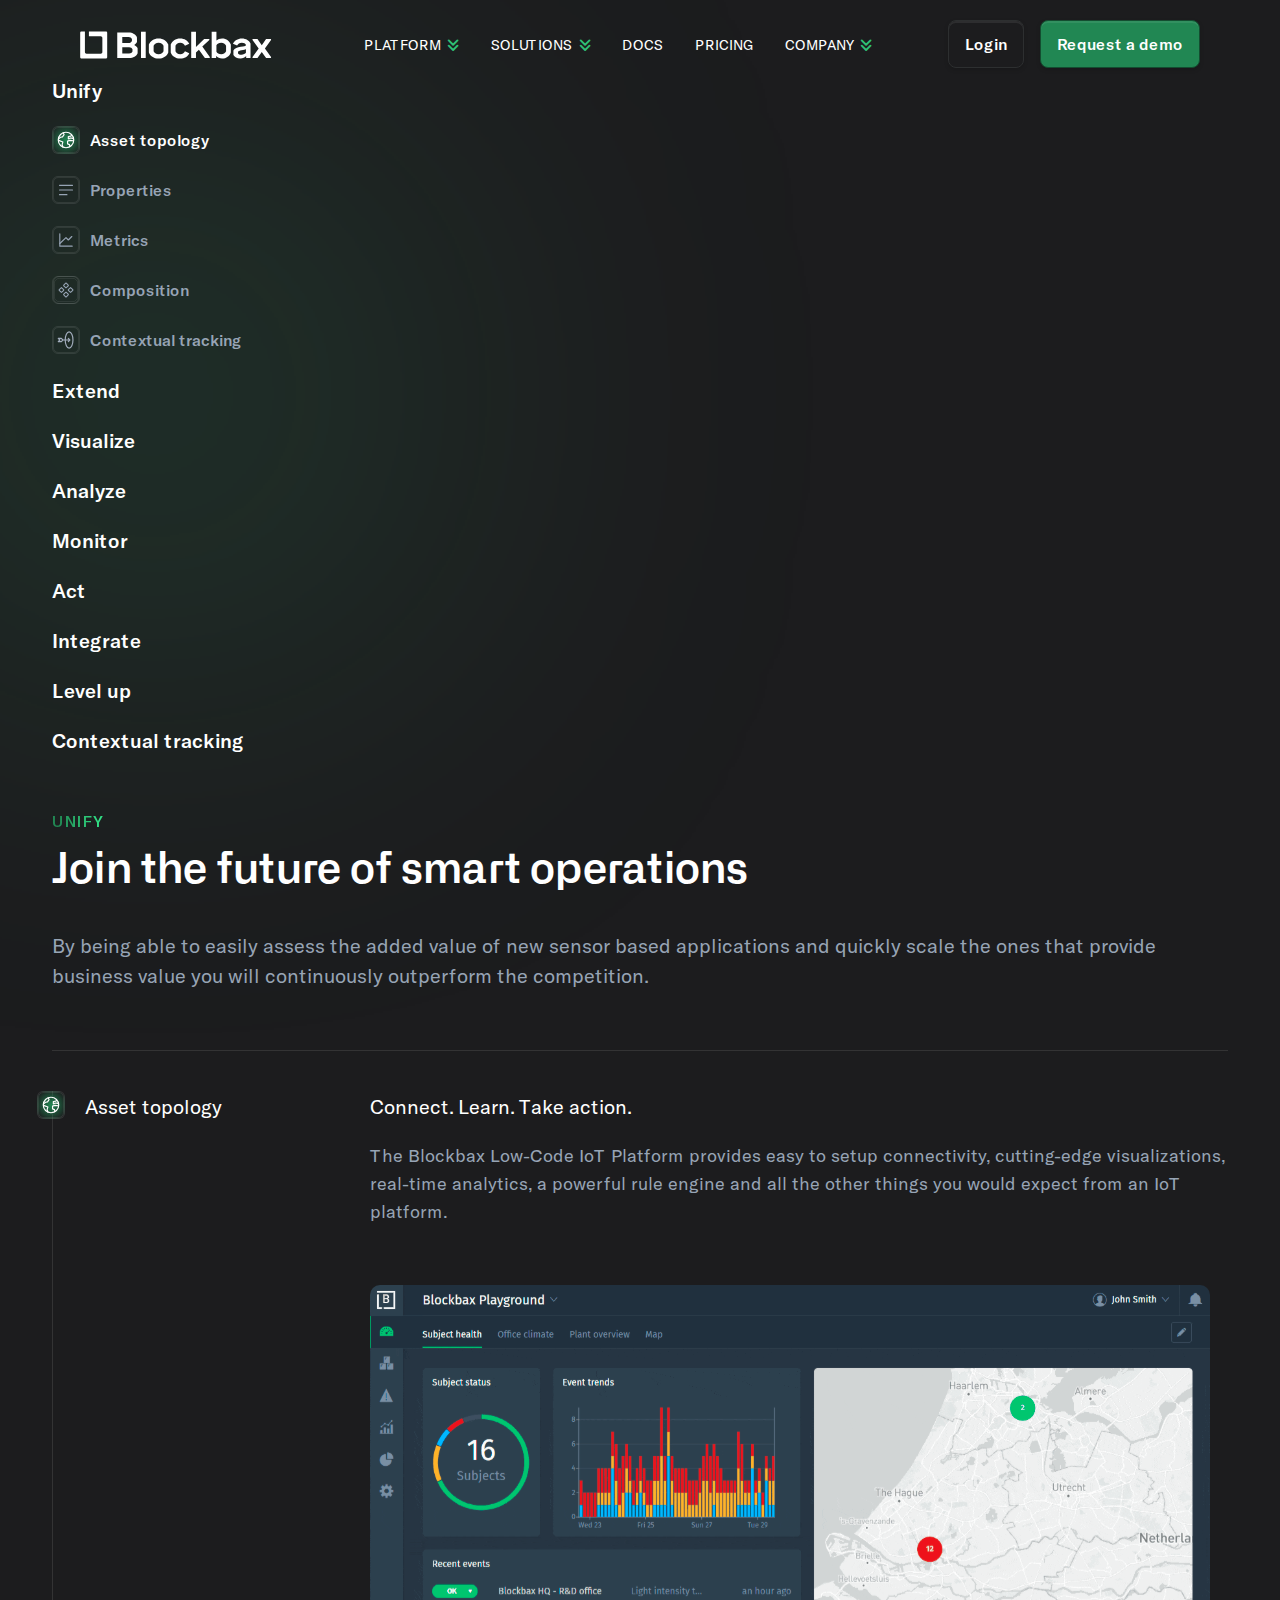
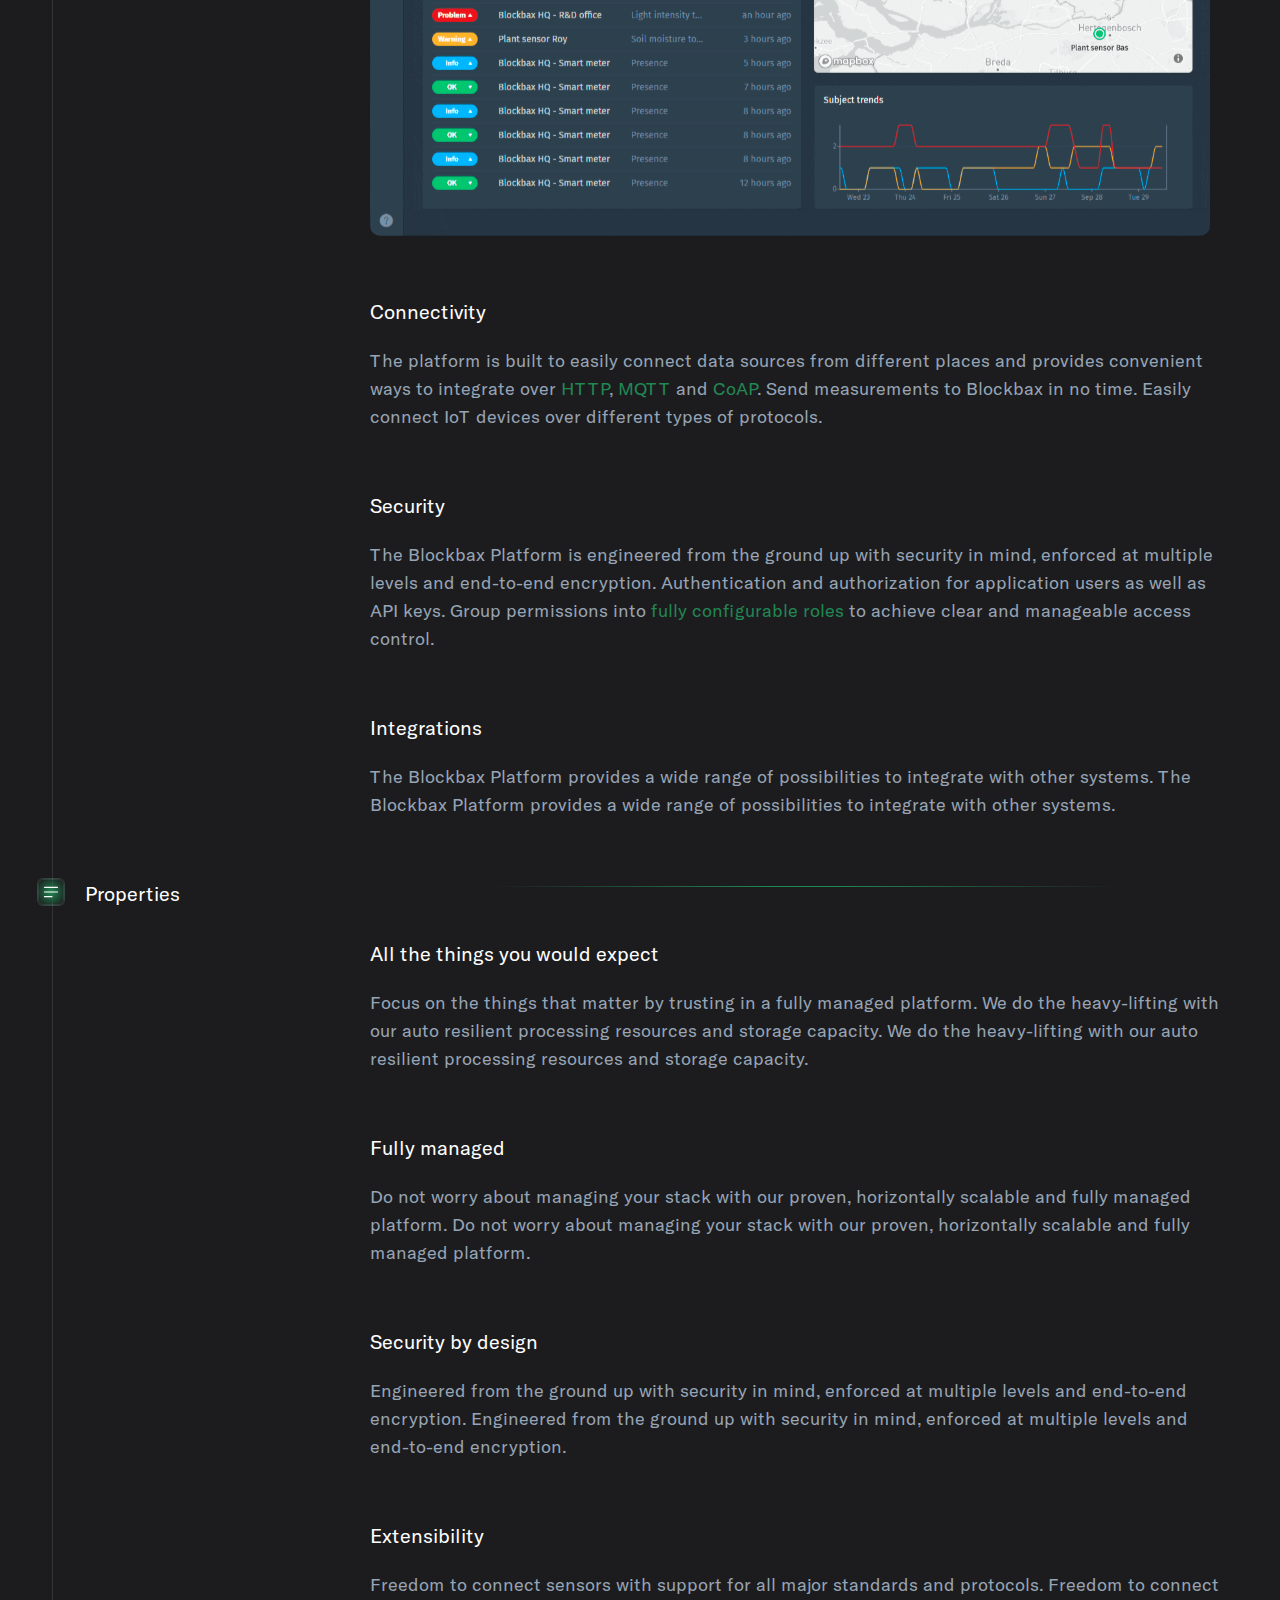
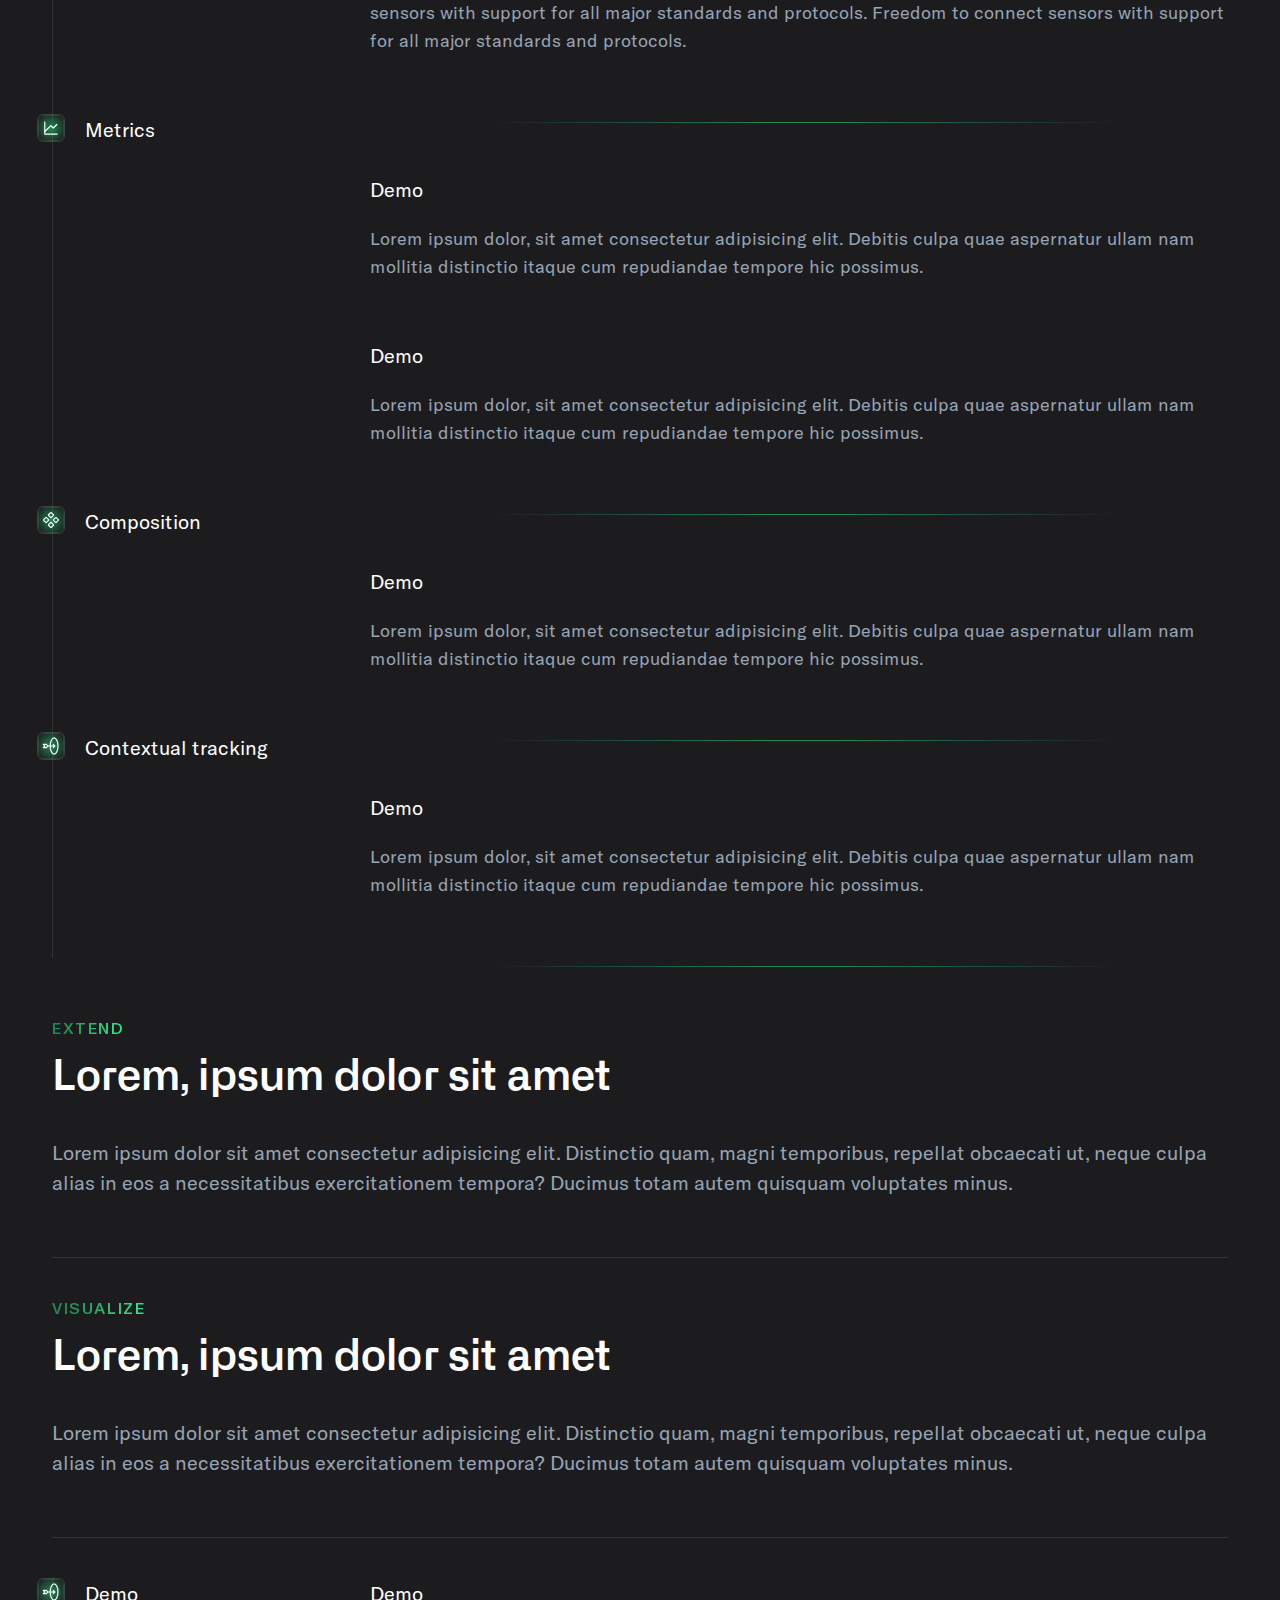
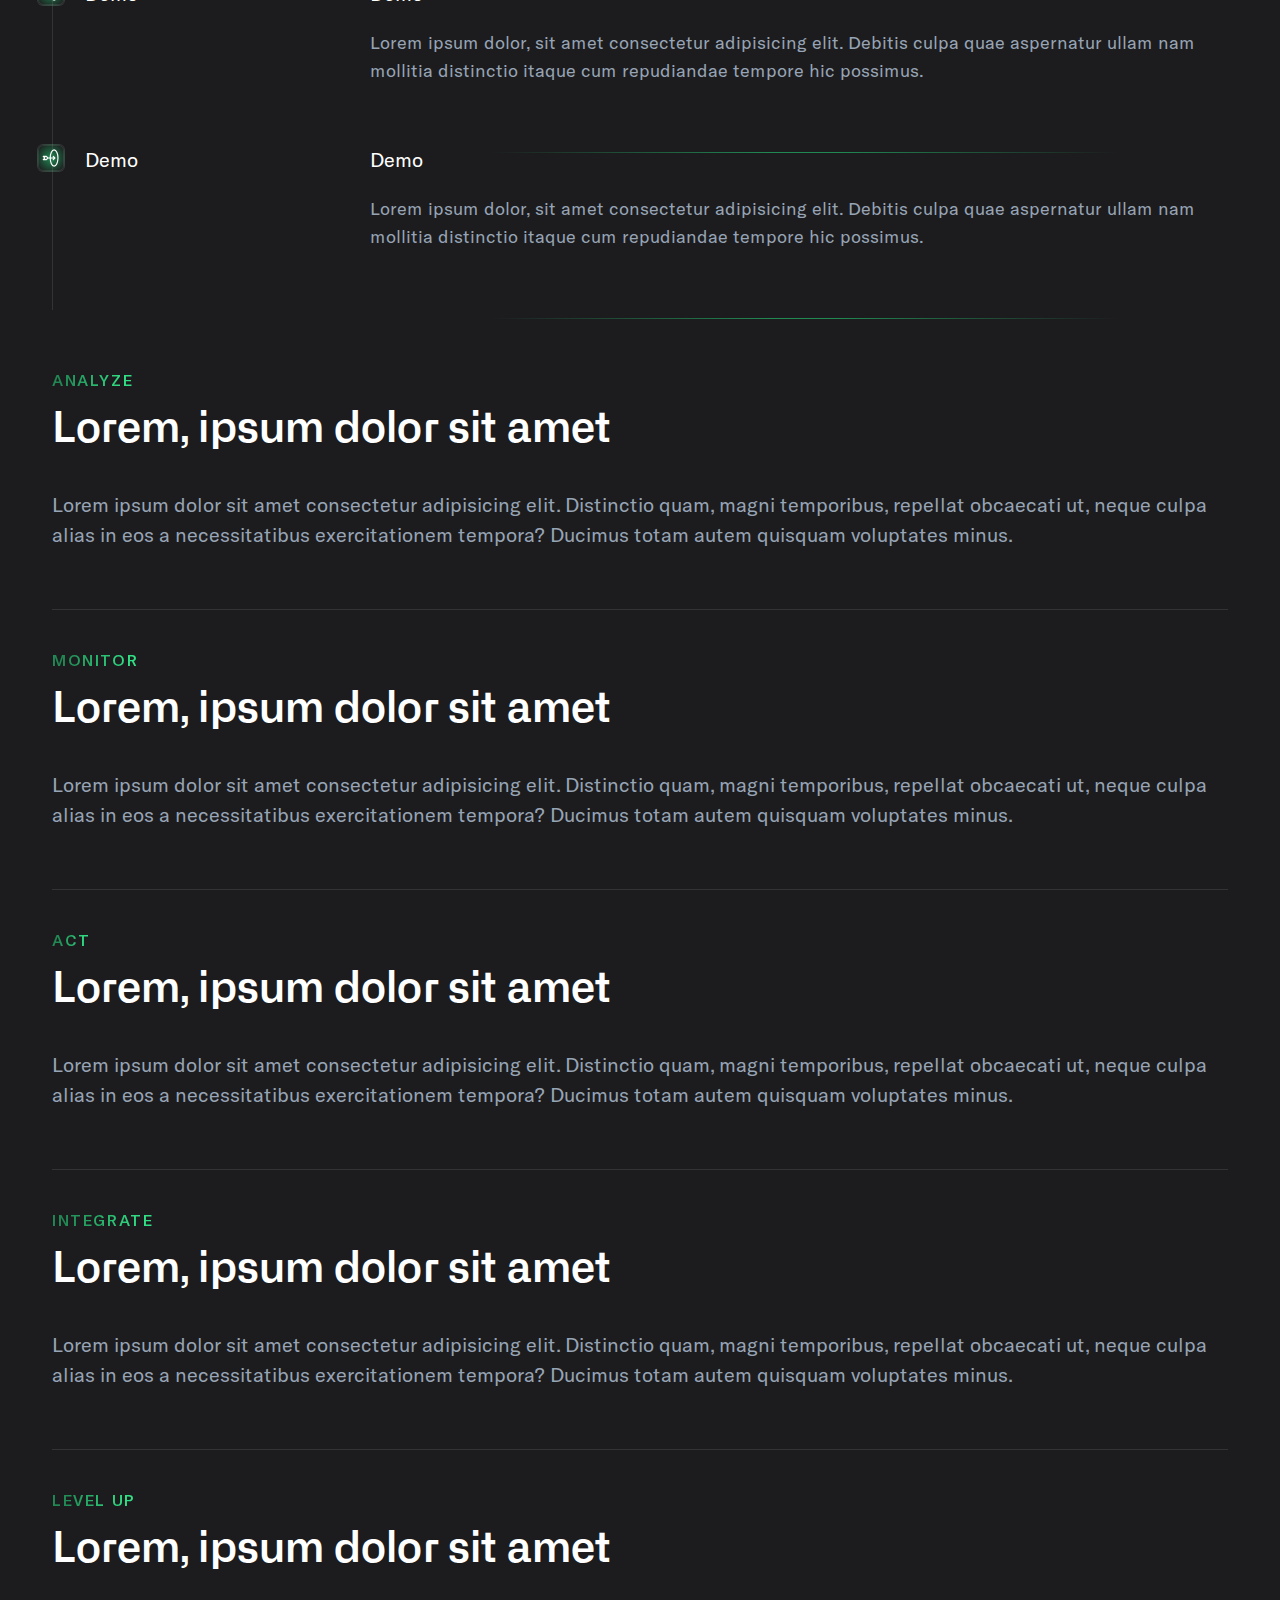
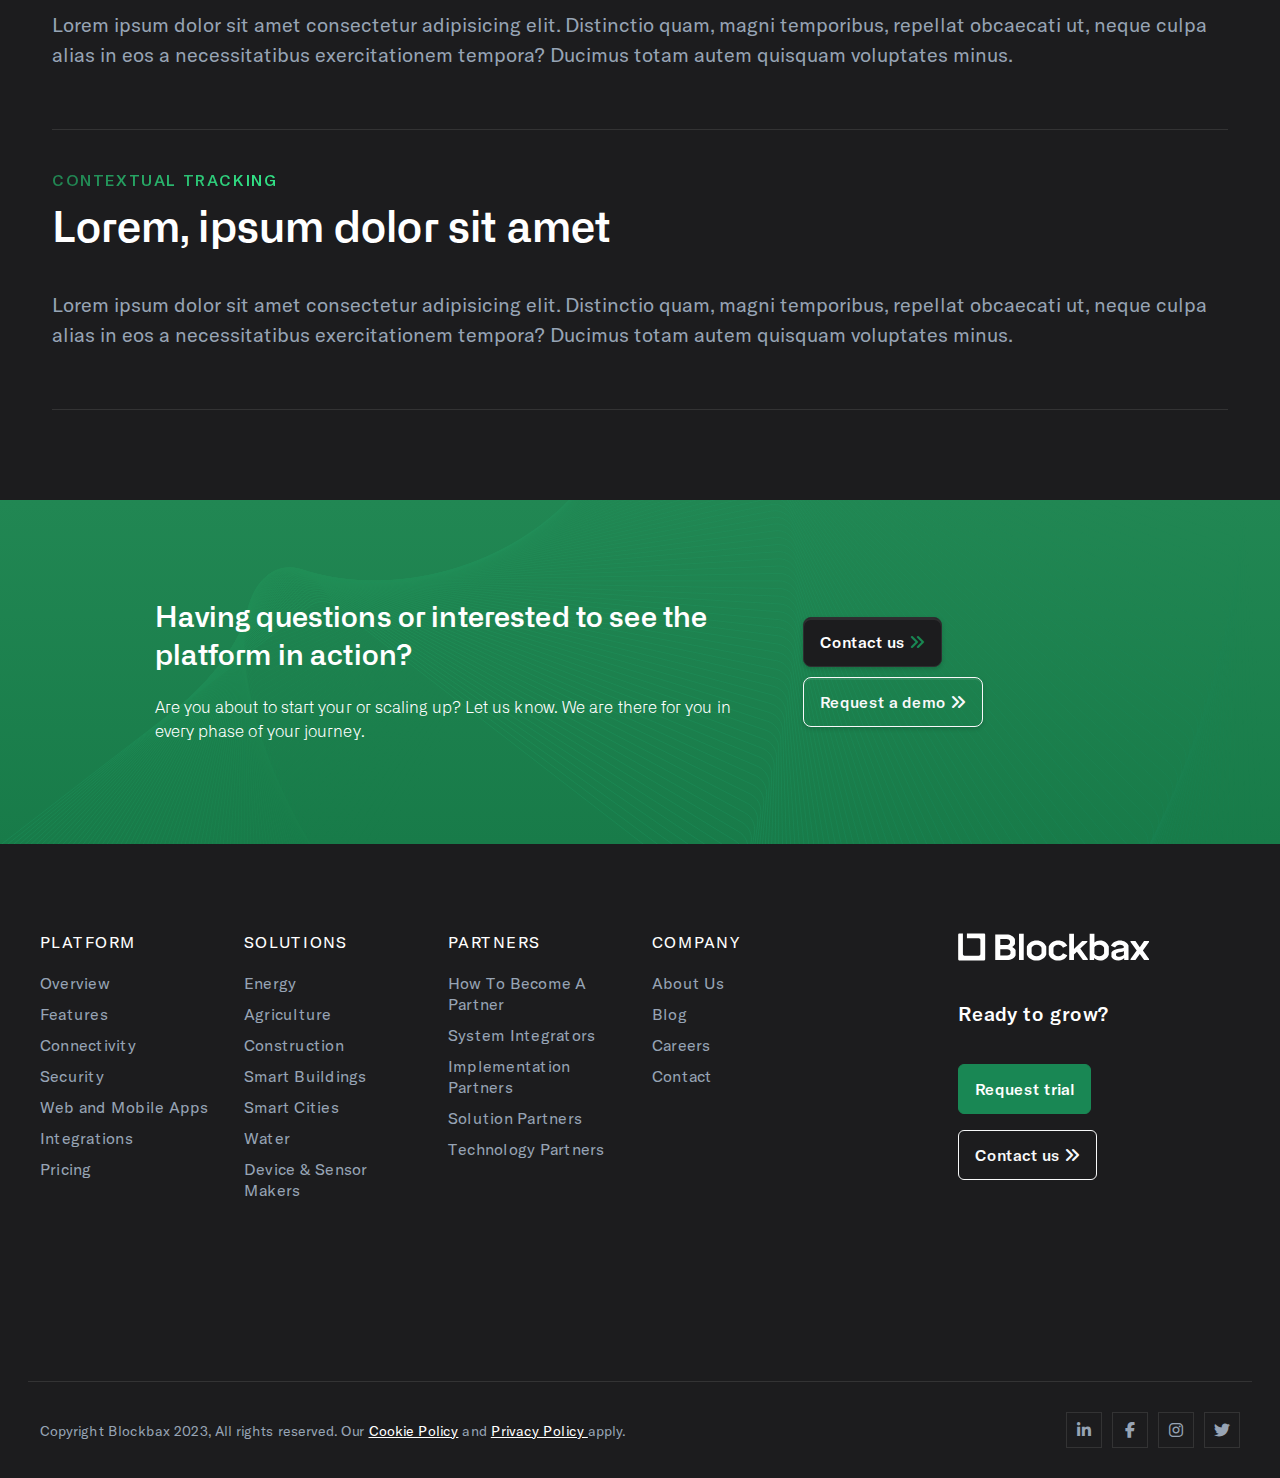
==== commit c4f8947d: "update draw line" ====
--- a/feature-detail-1.html
+++ b/feature-detail-1.html
@@ -336,7 +336,7 @@
                 competition​.</h5>
             </div>
             <!-- Section: Timeline -->
-            <section class="position-relative">
+            <section class="position-relative timeline">
               <ul class="timeline-with-icons mb_60">
                 <div class="draw-line" id="draw-line-1"></div>
                 <li class="timeline-item" id="asset_topology">
@@ -476,9 +476,9 @@
               </h5>
             </div>
             <!-- Section: Timeline -->
-            <section class="position-relative">
-              <ul class="timeline-with-icons mb_60">
-                <div class="draw-line" id="draw-line-2"></div>
+            <section class="position-relative timelines">
+              <ul class="timeline-with-icons1 mb_60">
+                <div class="draw-lines" id="draw-line-2"></div>
                 <li class="timeline-item" id="demo">
                   <span class="timeline-icon">
                     <img src="assets/image/icon/contextual-tracking-active.svg" alt="icon">
@@ -677,6 +677,7 @@
     </div>
   </footer>
 
+  <script src="assets/js/jquery-3.7.1.js"></script>
   <script src="assets/js/popper.min.js"></script>
   <script src="assets/js/bootstrap.min.js"></script>
   <script src="assets/js/slick.min.js"></script>
--- a/assets/css/style.css
+++ b/assets/css/style.css
@@ -1244,16 +1244,31 @@
 }
 
 .right_sidebar .border-bottom {
-  border-bottom: 1px solid rgba(255, 255, 255, 0.1) !important;
-}
-
-.timeline-with-icons {
-  border-left: 1px solid rgba(255, 255, 255, 0.1);
+  position: relative;
+  /* border-bottom: 1px solid rgba(255, 255, 255, 0.10) !important; */
+  border-bottom: 0px !important;
+}
+
+.right_sidebar .border-bottom:before {
+  content: '';
+  position: absolute;
+  bottom: -9px;
+  left: 0;
+  z-index: 111;
+  width: 100%;
+  height: 1px;
+  background: linear-gradient(270deg, rgba(47, 193, 119, 0.00) 12.86%, #218753 45.39%, #218753 53.54%, rgba(33, 135, 83, 0.00) 85.83%);
+}
+
+.timeline-with-icons,
+.timeline-with-icons1 {
+  border-left: 1px solid rgba(255, 255, 255, 0.10);
   position: relative;
   list-style: none;
 }
 
-.draw-line {
+.draw-line,
+.draw-lines {
   width: 1px;
   height: 0;
   position: absolute;
@@ -1262,19 +1277,22 @@
   transition: all ease 0.3s;
 }
 
-.timeline-with-icons .timeline-item {
+.timeline-with-icons .timeline-item,
+.timeline-with-icons1 .timeline-item {
   position: relative;
   display: flex;
   gap: 25px;
 }
 
-.timeline-with-icons .timeline-item:after {
+.timeline-with-icons .timeline-item:after,
+.timeline-with-icons1 .timeline-item:after {
   position: absolute;
   display: block;
   top: 0;
 }
 
-.timeline-with-icons .timeline-icon {
+.timeline-with-icons .timeline-icon,
+.timeline-with-icons1 .timeline-icon {
   position: absolute;
   left: -48px;
   width: 28px;
@@ -1283,15 +1301,12 @@
   justify-content: center;
   align-items: center;
   border-radius: 6px;
-  background: radial-gradient(
-    64.29% 64.29% at 50% 50%,
-    #218753 0%,
-    rgba(33, 135, 83, 0) 100%
-  );
-  border: 1px solid rgba(255, 255, 255, 0.1);
-}
-
-.timeline-with-icons .timeline-icon svg path {
+  background: radial-gradient(64.29% 64.29% at 50% 50%, #218753 0%, rgba(33, 135, 83, 0.00) 100%);
+  border: 1px solid rgba(255, 255, 255, 0.10);
+}
+
+.timeline-with-icons .timeline-icon svg path,
+.timeline-with-icons1 .timeline-icon svg path {
   stroke: #fff;
 }
 
